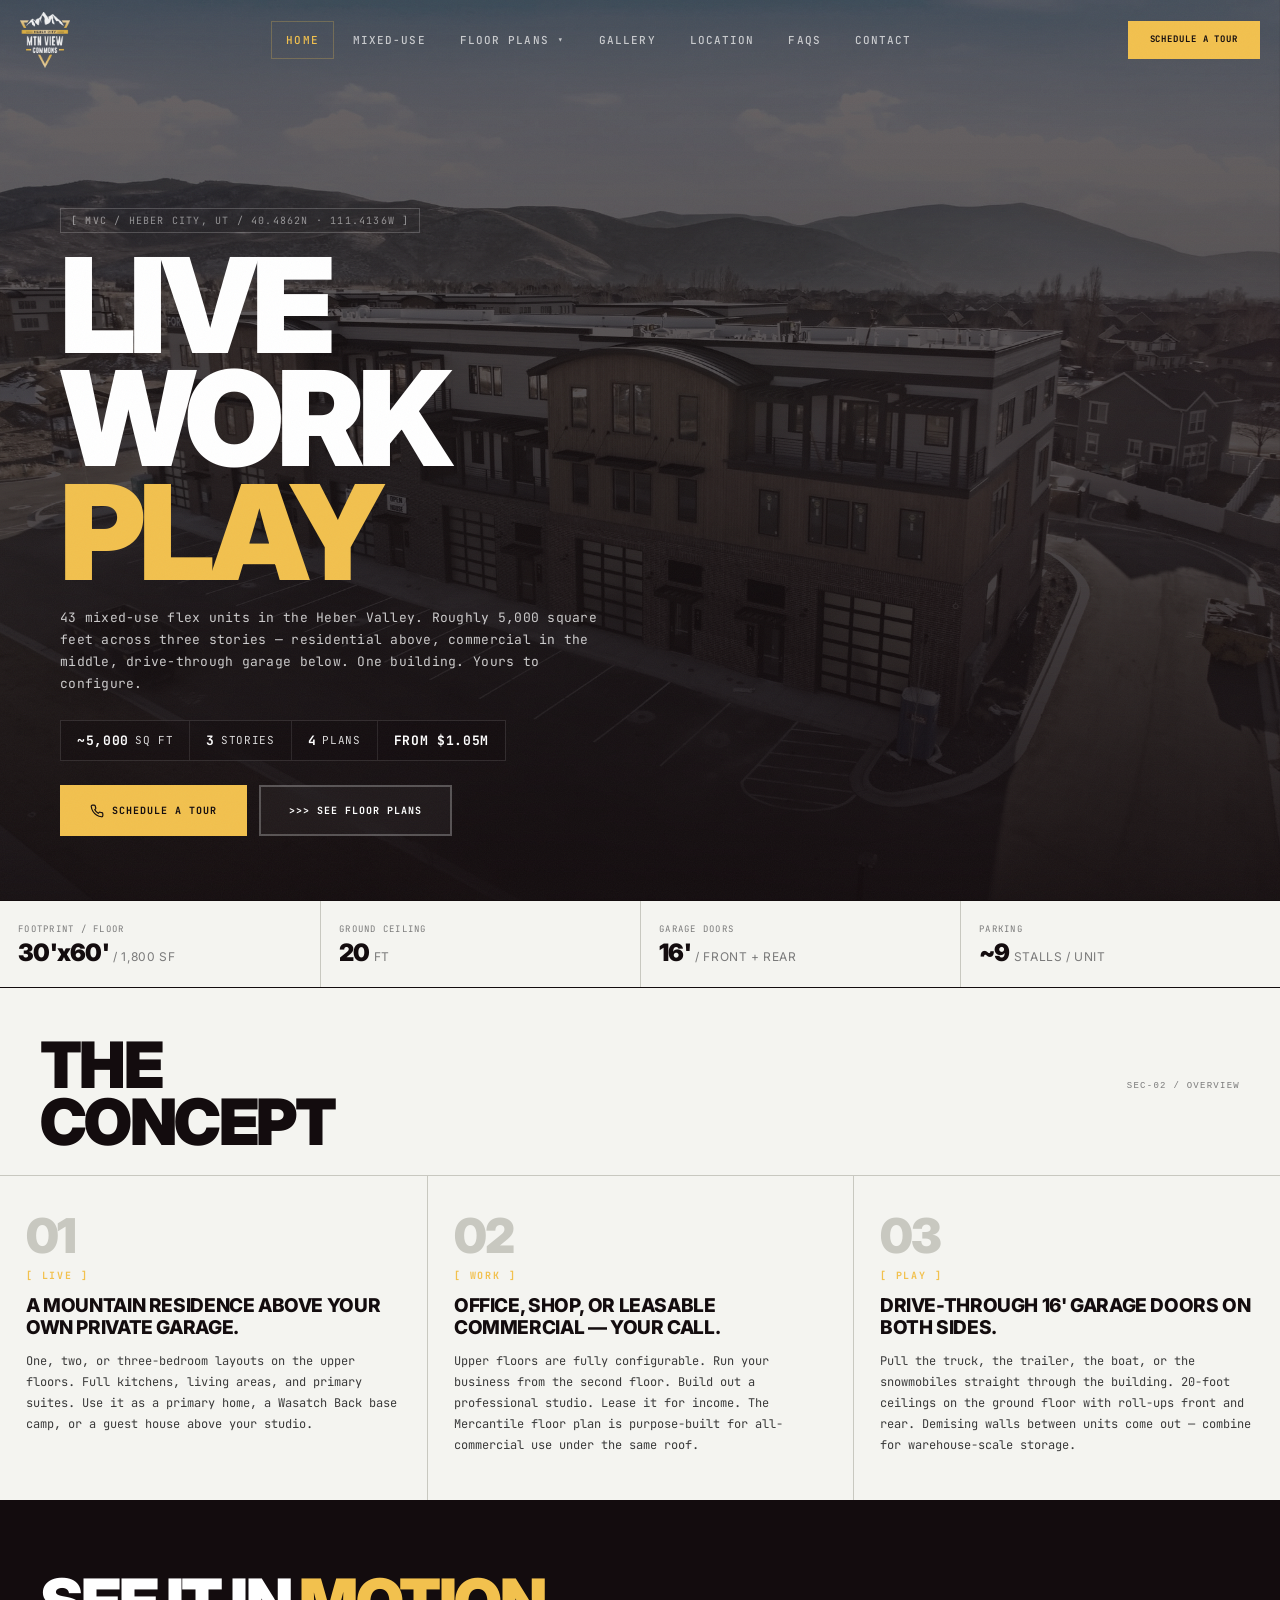
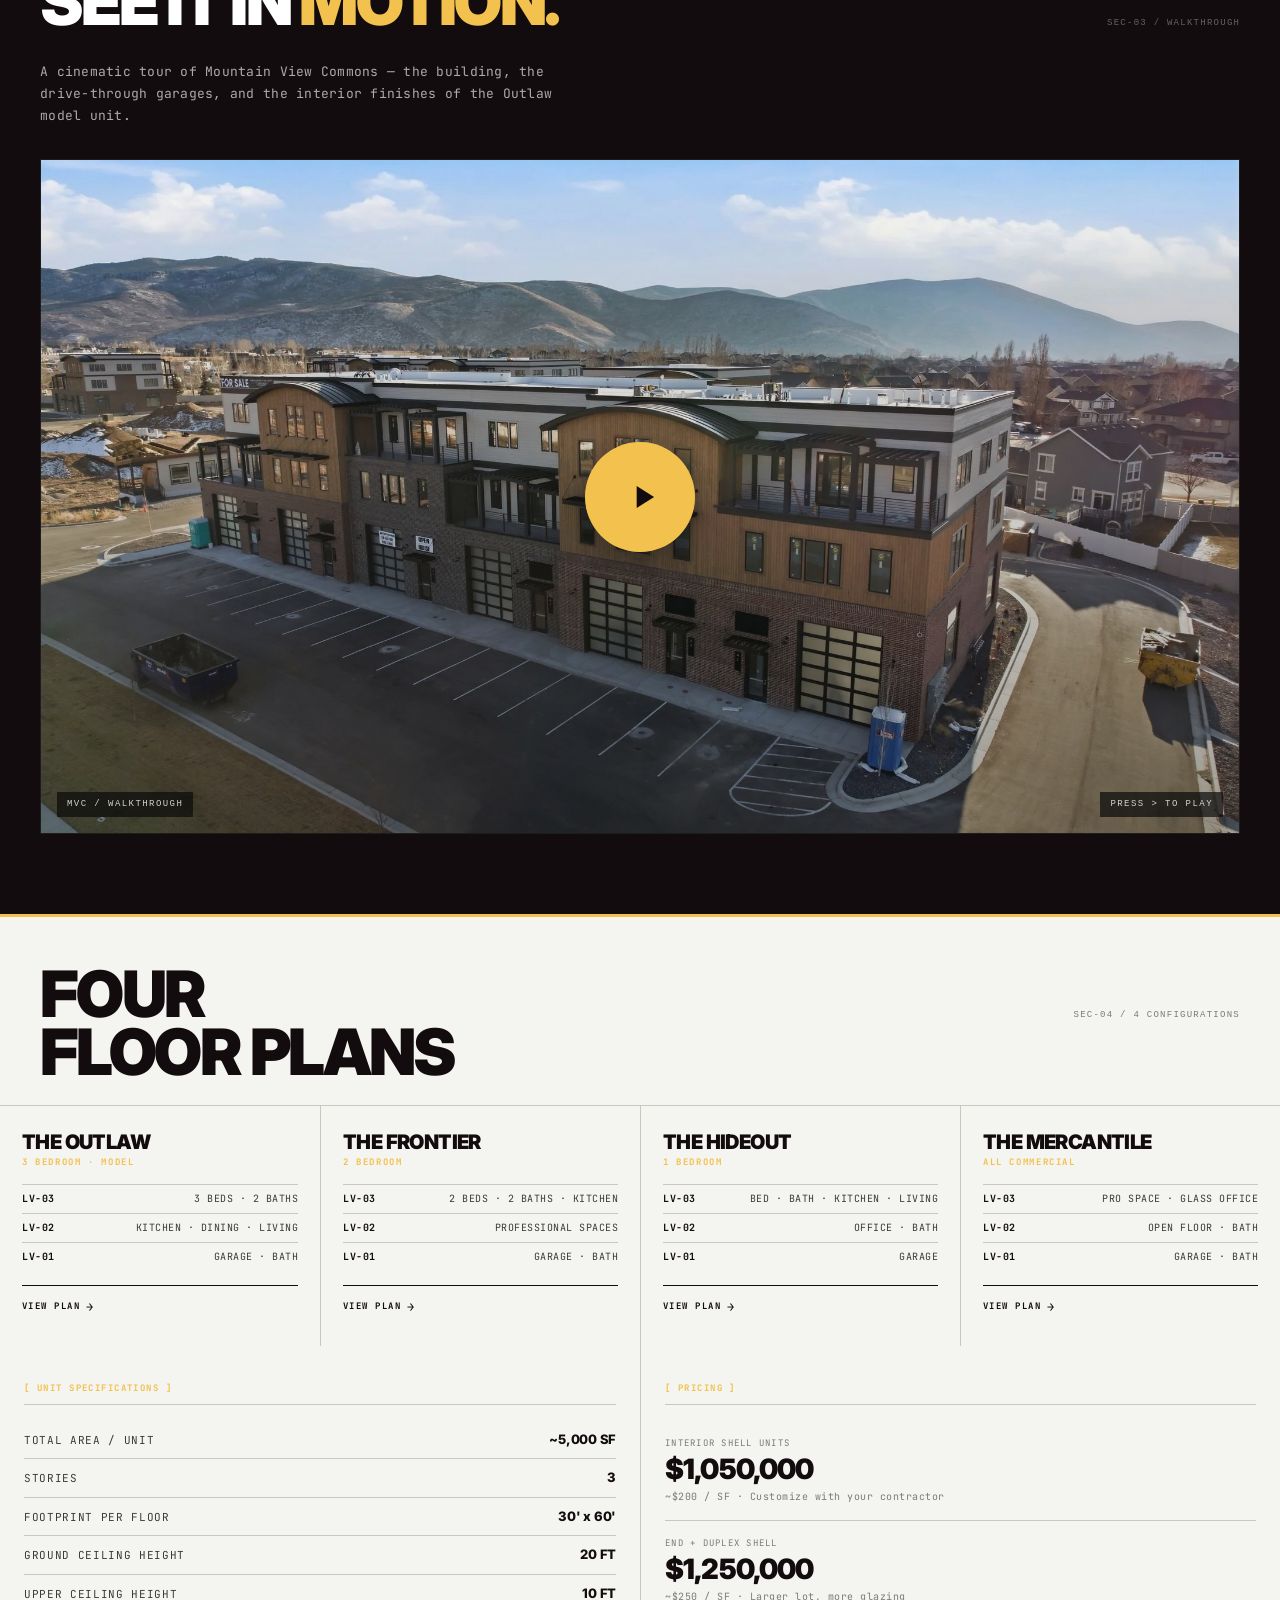
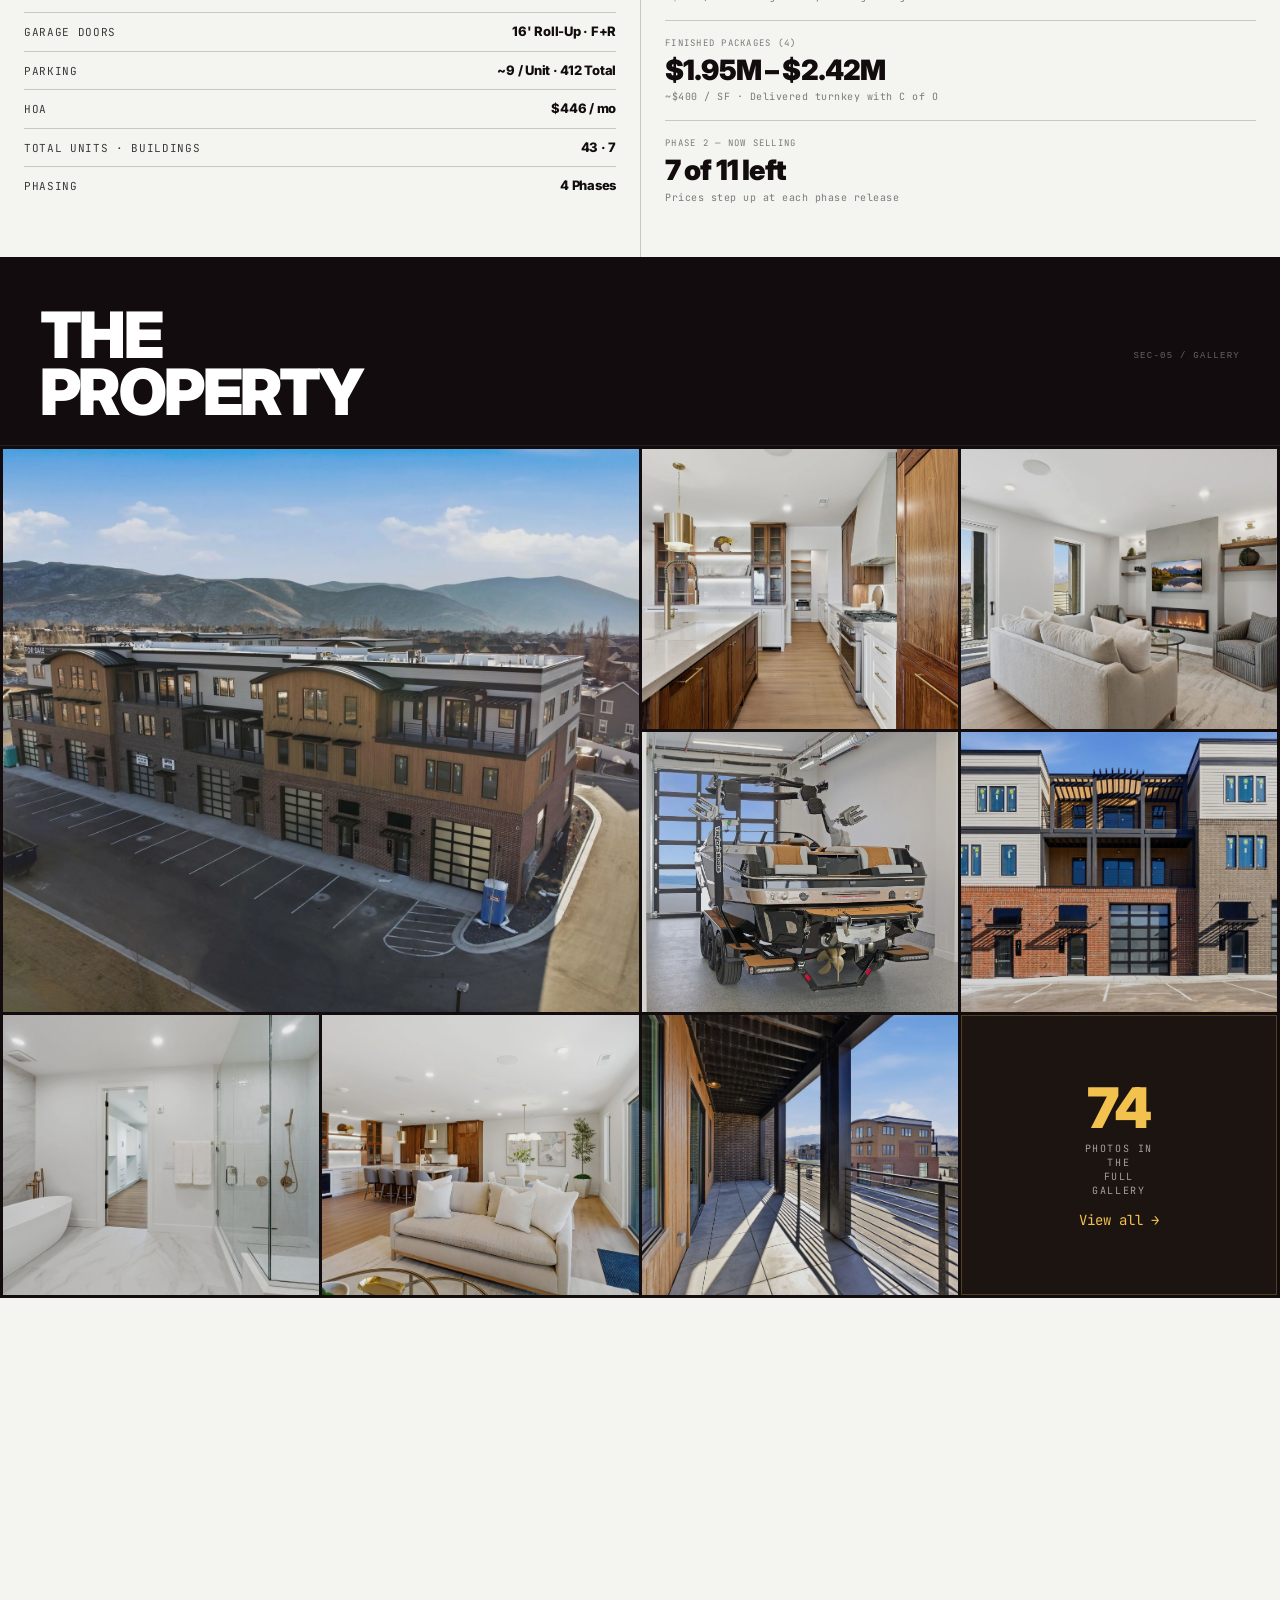
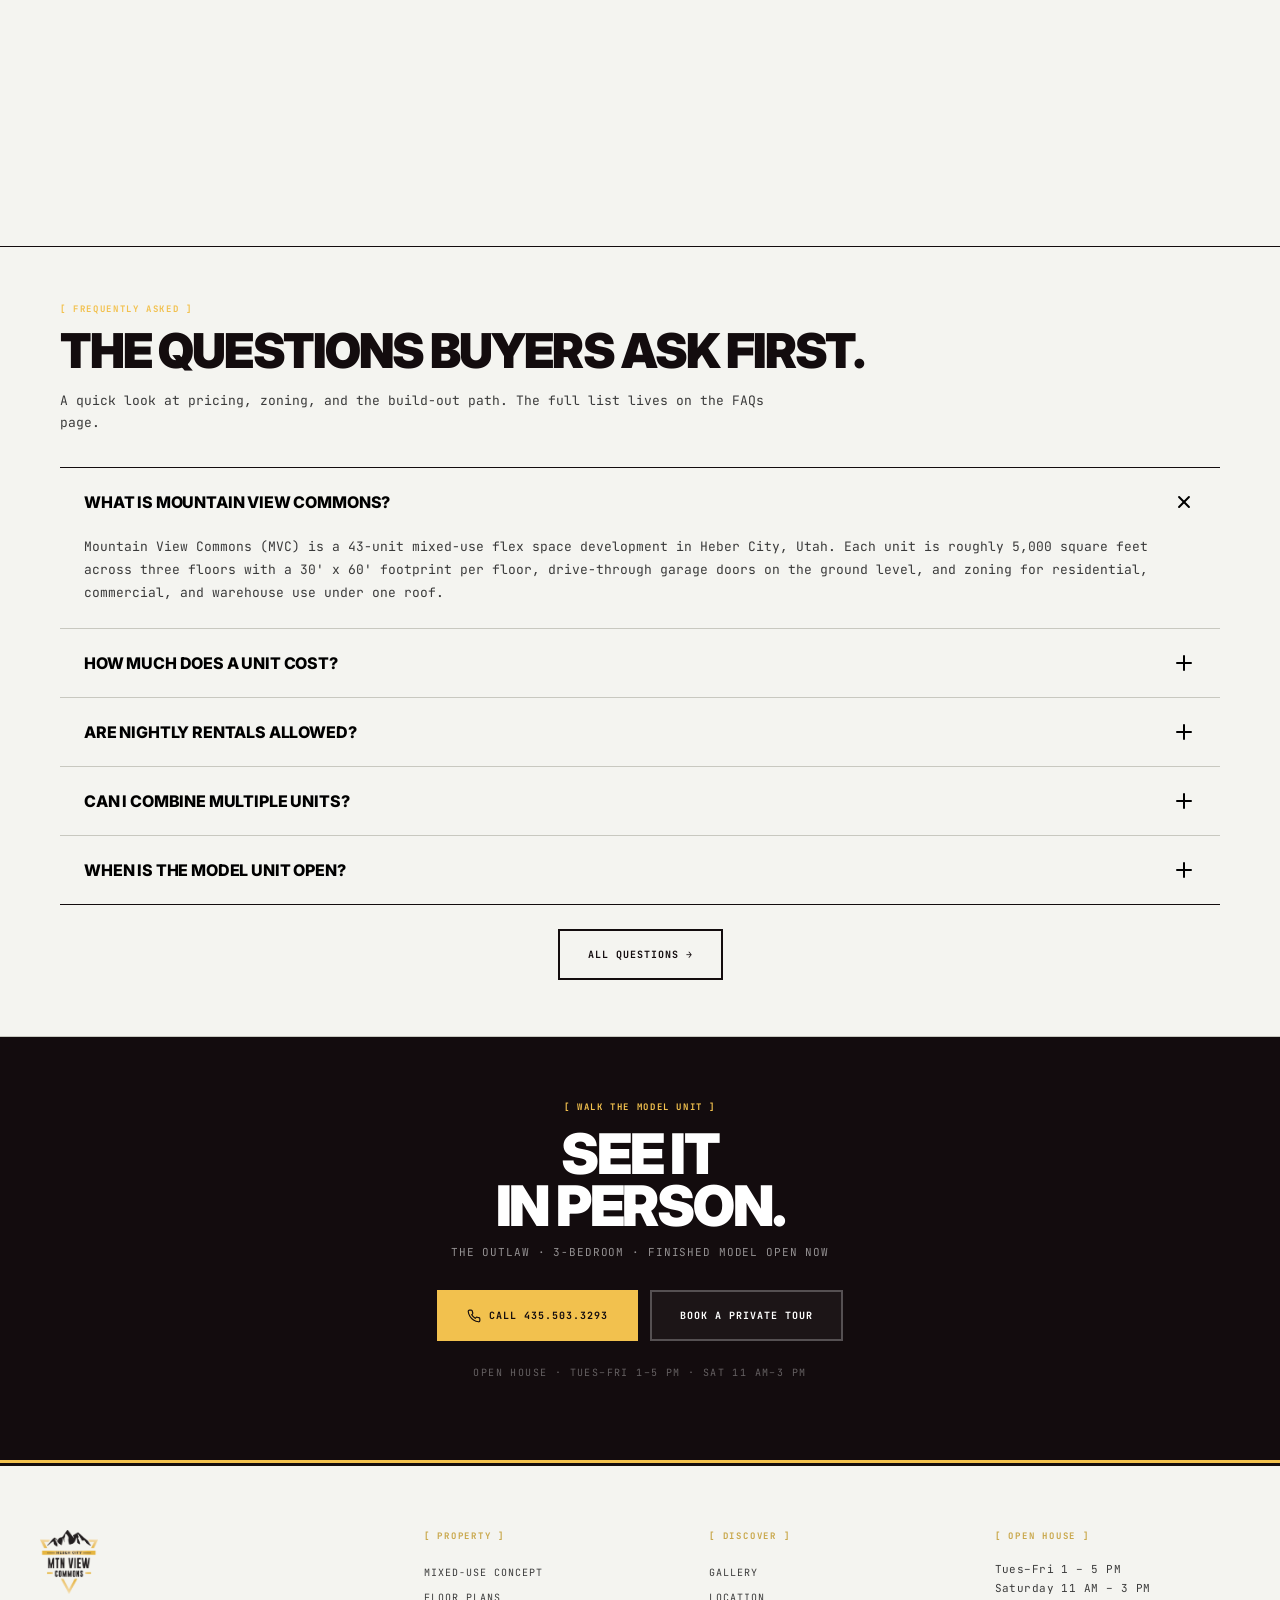
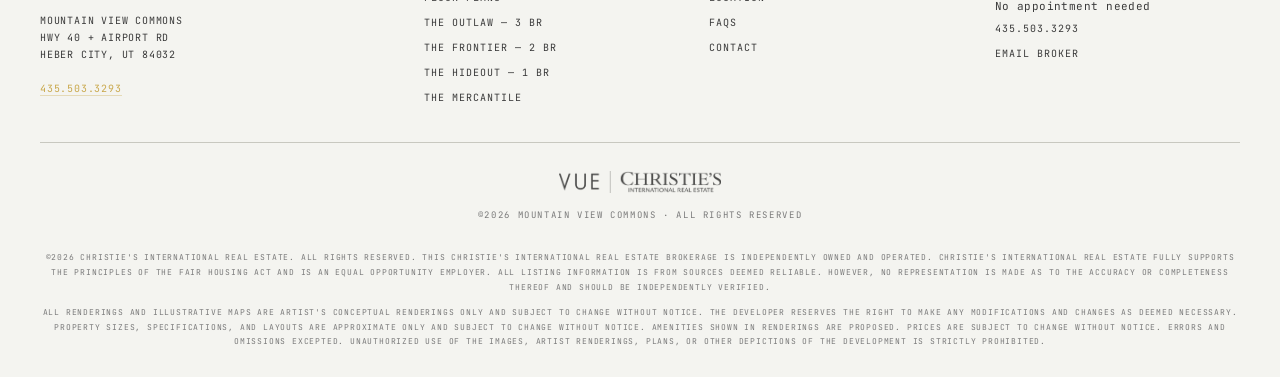
==== index.html @ 3036ed08 "Fix mobile Safari navbar behavior Stabilize the mobile nav scroll state by removing hidden fixed-lay" ====
<!DOCTYPE html>
<html lang="en">
<head>
    <meta charset="UTF-8">
    <meta name="viewport" content="width=device-width, initial-scale=1.0">
    <meta name="theme-color" content="#130C0E">
    <meta name="theme-color" content="#130C0E" media="(prefers-color-scheme: dark)">
    <meta name="theme-color" content="#130C0E" media="(prefers-color-scheme: light)">
    <meta name="apple-mobile-web-app-status-bar-style" content="black">
    <meta name="apple-mobile-web-app-capable" content="yes">

    <title>Mountain View Commons — Mixed-Use Flex Property in Heber City, Utah</title>
    <meta name="description" content="43 mixed-use flex units in Heber City, UT. ~5,000 sq ft across 3 floors with drive-through 16' garages. Residential, commercial, and warehouse zoning from $1.05M. 15 min to Deer Valley.">

    <link rel="canonical" href="https://www.mtnviewcommonsut.com/">

    <!-- Open Graph -->
    <meta property="og:type" content="website">
    <meta property="og:title" content="Mountain View Commons — Mixed-Use Flex Property in Heber City, Utah">
    <meta property="og:description" content="43 mixed-use flex units in Heber City, UT. ~5,000 sq ft across 3 floors with drive-through 16' garages. From $1.05M.">
    <meta property="og:url" content="https://www.mtnviewcommonsut.com/">
    <meta property="og:image" content="https://www.mtnviewcommonsut.com/assets/photos/DJI_0697.webp">
    <meta property="og:site_name" content="Mountain View Commons">

    <!-- Twitter -->
    <meta name="twitter:card" content="summary_large_image">
    <meta name="twitter:title" content="Mountain View Commons — Mixed-Use Flex Property in Heber City, Utah">
    <meta name="twitter:description" content="43 mixed-use flex units in Heber City, UT. Live, work, and store under one roof. Two miles from Heber Valley Airport.">
    <meta name="twitter:image" content="https://www.mtnviewcommonsut.com/assets/photos/DJI_0697.webp">

    <link rel="preconnect" href="https://fonts.googleapis.com">
    <link rel="preconnect" href="https://fonts.gstatic.com" crossorigin>
    <link href="https://fonts.googleapis.com/css2?family=Inter:wght@400;700;800;900&family=JetBrains+Mono:wght@400;500;700&display=swap" rel="stylesheet">

    <link rel="stylesheet" href="/assets/styles.css">

    <!-- Structured Data -->
    <script type="application/ld+json">
    {
      "@context": "https://schema.org",
      "@graph": [
        {
          "@type": "Organization",
          "@id": "https://www.mtnviewcommonsut.com/#org",
          "name": "Mountain View Commons",
          "alternateName": "MVC",
          "url": "https://www.mtnviewcommonsut.com/",
          "logo": "https://www.mtnviewcommonsut.com/assets/mvc-logo-white.png",
          "description": "Mixed-use flex space development in Heber City, Utah. 43 units across 7 buildings, zoned for residential, commercial, and warehouse use.",
          "telephone": "+1-435-503-3293",
          "email": "jonathan.crosswhite@vuere.com",
          "address": {
            "@type": "PostalAddress",
            "streetAddress": "Hwy 40 + Airport Rd",
            "addressLocality": "Heber City",
            "addressRegion": "UT",
            "postalCode": "84032",
            "addressCountry": "US"
          },
          "sameAs": []
        },
        {
          "@type": "RealEstateAgent",
          "@id": "https://www.mtnviewcommonsut.com/#agent",
          "name": "Christie's International Real Estate Park City",
          "url": "https://www.mtnviewcommonsut.com/contact/",
          "telephone": "+1-435-649-4757",
          "address": {
            "@type": "PostalAddress",
            "streetAddress": "1790 Bonanza Dr, Ste 201",
            "addressLocality": "Park City",
            "addressRegion": "UT",
            "postalCode": "84060",
            "addressCountry": "US"
          }
        },
        {
          "@type": "Place",
          "@id": "https://www.mtnviewcommonsut.com/#place",
          "name": "Mountain View Commons",
          "description": "43-unit mixed-use development on Hwy 40 in Heber City, Utah. Less than two miles from the Heber Valley Airport (HCR).",
          "geo": {
            "@type": "GeoCoordinates",
            "latitude": 40.4862,
            "longitude": -111.4136
          },
          "address": {
            "@type": "PostalAddress",
            "addressLocality": "Heber City",
            "addressRegion": "UT",
            "postalCode": "84032",
            "addressCountry": "US"
          }
        },
        {
          "@type": "WebSite",
          "url": "https://www.mtnviewcommonsut.com/",
          "name": "Mountain View Commons",
          "publisher": { "@id": "https://www.mtnviewcommonsut.com/#org" }
        },
        {
          "@type": "VideoObject",
          "name": "Mountain View Commons — Walkthrough",
          "description": "Cinematic walkthrough of Mountain View Commons in Heber City, Utah — the buildings, drive-through garages, and interior finishes of the Outlaw model unit.",
          "thumbnailUrl": "https://www.mtnviewcommonsut.com/assets/photos/DJI_0697.webp",
          "uploadDate": "2026-04-26",
          "contentUrl": "https://assets.cdn.filesafe.space/jmi9G6HcIXtki2Y1JVCz/media/69e1367f8696a78b8d68dff6.mov",
          "publisher": { "@id": "https://www.mtnviewcommonsut.com/#org" }
        }
      ]
    }
    </script>
</head>
<body>

<a class="skip-link" href="#main">Skip to content</a>

<!-- ================================================================
     NAVIGATION
     ================================================================ -->
<div class="navigation">
    <div class="nav-bar">
        <nav class="nav" aria-label="Primary">
            <a href="/" class="nav__logo" aria-label="Mountain View Commons — home">
                <img src="/assets/mvc-logo-white.png" alt="Mountain View Commons">
            </a>
            <ul class="nav__links">
                <li class="nav__item"><a class="nav__link" href="/" aria-current="page">Home</a></li>
                <li class="nav__item"><a class="nav__link" href="/mixed-use/">Mixed-Use</a></li>
                <li class="nav__item">
                    <a class="nav__link" href="/floor-plans/" aria-haspopup="true">Floor Plans ▾</a>
                    <ul class="nav__submenu" role="menu">
                        <li><a class="nav__sub-link" href="/floor-plans/the-outlaw/" role="menuitem"><strong>The Outlaw</strong>3 BR · Model unit open</a></li>
                        <li><a class="nav__sub-link" href="/floor-plans/the-frontier/" role="menuitem"><strong>The Frontier</strong>2 BR · Adventure / family</a></li>
                        <li><a class="nav__sub-link" href="/floor-plans/the-hideout/" role="menuitem"><strong>The Hideout</strong>1 BR · Crash pad / studio</a></li>
                        <li><a class="nav__sub-link" href="/floor-plans/the-mercantile/" role="menuitem"><strong>The Mercantile</strong>All commercial</a></li>
                    </ul>
                </li>
                <li class="nav__item"><a class="nav__link" href="/gallery/">Gallery</a></li>
                <li class="nav__item"><a class="nav__link" href="/location/">Location</a></li>
                <li class="nav__item"><a class="nav__link" href="/faqs/">FAQs</a></li>
                <li class="nav__item"><a class="nav__link" href="/contact/">Contact</a></li>
            </ul>
            <a href="tel:+14355033293" class="nav__cta btn btn--gold">Schedule a Tour</a>
            <button class="nav__toggle" type="button" aria-label="Open menu" aria-expanded="false" aria-controls="mobile-menu">
                <svg viewBox="0 0 24 24" fill="none" stroke="currentColor" stroke-width="2" stroke-linecap="round" stroke-linejoin="round" aria-hidden="true"><line x1="3" y1="6" x2="21" y2="6"/><line x1="3" y1="12" x2="21" y2="12"/><line x1="3" y1="18" x2="21" y2="18"/></svg>
            </button>
        </nav>
    </div>
</div>

<!-- Mobile menu -->
<aside class="mobile-menu" id="mobile-menu" aria-hidden="true">
    <div class="mobile-menu__head">
        <a href="/" class="nav__logo"><img src="/assets/mvc-logo-white.png" alt="Mountain View Commons" style="height:48px"></a>
        <button class="mobile-menu__close" type="button" aria-label="Close menu">
            <svg viewBox="0 0 24 24" fill="none" stroke="currentColor" stroke-width="2" stroke-linecap="round" stroke-linejoin="round" aria-hidden="true"><line x1="18" y1="6" x2="6" y2="18"/><line x1="6" y1="6" x2="18" y2="18"/></svg>
        </button>
    </div>
    <ul class="mobile-menu__list">
        <li><a class="mobile-menu__link" href="/" aria-current="page">Home <span class="mobile-menu__hint">01</span></a></li>
        <li><a class="mobile-menu__link" href="/mixed-use/">Mixed-Use <span class="mobile-menu__hint">02</span></a></li>
        <li>
            <a class="mobile-menu__link" href="/floor-plans/">Floor Plans <span class="mobile-menu__hint">03</span></a>
            <ul class="mobile-menu__sublist">
                <li><a class="mobile-menu__link" href="/floor-plans/the-outlaw/">The Outlaw — 3 BR</a></li>
                <li><a class="mobile-menu__link" href="/floor-plans/the-frontier/">The Frontier — 2 BR</a></li>
                <li><a class="mobile-menu__link" href="/floor-plans/the-hideout/">The Hideout — 1 BR</a></li>
                <li><a class="mobile-menu__link" href="/floor-plans/the-mercantile/">The Mercantile — Commercial</a></li>
            </ul>
        </li>
        <li><a class="mobile-menu__link" href="/gallery/">Gallery <span class="mobile-menu__hint">04</span></a></li>
        <li><a class="mobile-menu__link" href="/location/">Location <span class="mobile-menu__hint">05</span></a></li>
        <li><a class="mobile-menu__link" href="/faqs/">FAQs <span class="mobile-menu__hint">06</span></a></li>
        <li><a class="mobile-menu__link" href="/contact/">Contact <span class="mobile-menu__hint">07</span></a></li>
    </ul>
    <div class="mobile-menu__foot">
        <a href="tel:+14355033293" class="btn btn--gold">Call 435.503.3293</a>
        <a href="/contact/" class="btn btn--white">Schedule a Tour</a>
        <p class="mobile-menu__contact">Open House · Tues–Fri 1–5 PM · Sat 11 AM–3 PM</p>
    </div>
</aside>

<main id="main">

<!-- ================================================================
     HOME HERO
     ================================================================ -->
<section class="home-hero">
    <div class="home-hero__bg">
        <img src="/assets/photos/DJI_0697.webp" alt="Aerial view of Mountain View Commons mixed-use development in Heber City, Utah, with the Wasatch Range in the background" loading="eager" fetchpriority="high">
    </div>
    <div class="home-hero__content">
        <div class="home-hero__id">[ MVC / HEBER CITY, UT / 40.4862N · 111.4136W ]</div>
        <h1 class="home-hero__title">
            LIVE<br>
            WORK<br>
            <span class="gold-line">PLAY</span>
        </h1>
        <p class="home-hero__deck">
            43 mixed-use flex units in the Heber Valley. Roughly 5,000 square feet across three stories — residential above, commercial in the middle, drive-through garage below. One building. Yours to configure.
        </p>
        <div class="home-hero__meta">
            <span class="home-hero__meta-item"><strong>~5,000</strong> SQ FT</span>
            <span class="home-hero__meta-item"><strong>3</strong> STORIES</span>
            <span class="home-hero__meta-item"><strong>4</strong> PLANS</span>
            <span class="home-hero__meta-item"><strong>FROM&nbsp;$1.05M</strong></span>
        </div>
        <div class="btn-row">
            <a href="/contact/" class="btn btn--gold">
                <svg class="btn__icon" viewBox="0 0 24 24" fill="none" stroke="currentColor" stroke-width="2" stroke-linecap="round" stroke-linejoin="round"><path d="M22 16.92v3a2 2 0 0 1-2.18 2 19.79 19.79 0 0 1-8.63-3.07 19.5 19.5 0 0 1-6-6 19.79 19.79 0 0 1-3.07-8.67A2 2 0 0 1 4.11 2h3a2 2 0 0 1 2 1.72 12.84 12.84 0 0 0 .7 2.81 2 2 0 0 1-.45 2.11L8.09 9.91a16 16 0 0 0 6 6l1.27-1.27a2 2 0 0 1 2.11-.45 12.84 12.84 0 0 0 2.81.7A2 2 0 0 1 22 16.92z"/></svg>
                Schedule a Tour
            </a>
            <a href="/floor-plans/" class="btn btn--white">&gt;&gt;&gt; See Floor Plans</a>
        </div>
    </div>
</section>

<!-- ================================================================
     DATA STRIP
     ================================================================ -->
<div class="data-strip">
    <div class="data-strip__inner">
        <div class="data-strip__cell reveal">
            <p class="data-strip__label">Footprint / Floor</p>
            <p class="data-strip__value">30'x60' <span class="unit">/ 1,800 SF</span></p>
        </div>
        <div class="data-strip__cell reveal reveal-delay-1">
            <p class="data-strip__label">Ground Ceiling</p>
            <p class="data-strip__value">20 <span class="unit">FT</span></p>
        </div>
        <div class="data-strip__cell reveal reveal-delay-2">
            <p class="data-strip__label">Garage Doors</p>
            <p class="data-strip__value">16' <span class="unit">/ FRONT + REAR</span></p>
        </div>
        <div class="data-strip__cell reveal reveal-delay-3">
            <p class="data-strip__label">Parking</p>
            <p class="data-strip__value">~9 <span class="unit">STALLS / UNIT</span></p>
        </div>
    </div>
</div>

<!-- ================================================================
     CONCEPT — Live / Work / Play
     ================================================================ -->
<section class="trio" id="concept" aria-labelledby="concept-title">
    <div class="section-head">
        <div class="section-head__inner">
            <h2 class="section-head__title" id="concept-title">The<br>Concept</h2>
            <samp class="section-head__ref">SEC-02 / OVERVIEW</samp>
        </div>
    </div>
    <div class="trio__grid">
        <article class="trio__card reveal">
            <div class="trio__idx">01</div>
            <p class="trio__key">[ LIVE ]</p>
            <h3 class="trio__title">A mountain residence above your own private garage.</h3>
            <p class="trio__body">
                One, two, or three-bedroom layouts on the upper floors. Full kitchens, living areas, and primary suites. Use it as a primary home, a Wasatch Back base camp, or a guest house above your studio.
            </p>
        </article>
        <article class="trio__card reveal reveal-delay-1">
            <div class="trio__idx">02</div>
            <p class="trio__key">[ WORK ]</p>
            <h3 class="trio__title">Office, shop, or leasable commercial — your call.</h3>
            <p class="trio__body">
                Upper floors are fully configurable. Run your business from the second floor. Build out a professional studio. Lease it for income. The Mercantile floor plan is purpose-built for all-commercial use under the same roof.
            </p>
        </article>
        <article class="trio__card reveal reveal-delay-2">
            <div class="trio__idx">03</div>
            <p class="trio__key">[ PLAY ]</p>
            <h3 class="trio__title">Drive-through 16' garage doors on both sides.</h3>
            <p class="trio__body">
                Pull the truck, the trailer, the boat, or the snowmobiles straight through the building. 20-foot ceilings on the ground floor with roll-ups front and rear. Demising walls between units come out — combine for warehouse-scale storage.
            </p>
        </article>
    </div>
</section>

<!-- ================================================================
     FILM / WALKTHROUGH
     ================================================================ -->
<section class="film" id="film" aria-labelledby="film-title">
    <div class="film__inner">
        <div class="film__header">
            <h2 class="film__title reveal" id="film-title">See it in <span class="gold">motion.</span></h2>
            <samp class="film__ref reveal">SEC-03 / WALKTHROUGH</samp>
        </div>
        <p class="film__sub reveal">
            A cinematic tour of Mountain View Commons — the building, the drive-through garages, and the interior finishes of the Outlaw model unit.
        </p>
        <div class="film__stage reveal" id="filmStage" role="button" tabindex="0" aria-label="Play walkthrough video">
            <img class="film__poster" src="/assets/photos/DJI_0697.webp" alt="Mountain View Commons aerial view — walkthrough video poster">
            <video class="film__video"
                   id="filmVideo"
                   preload="none"
                   playsinline
                   controls
                   poster="/assets/photos/DJI_0697.webp"
                   src="https://assets.cdn.filesafe.space/jmi9G6HcIXtki2Y1JVCz/media/69e1367f8696a78b8d68dff6.mov"></video>
            <div class="film__overlay">
                <button class="film__play" type="button" aria-label="Play video">
                    <svg viewBox="0 0 24 24" fill="currentColor" aria-hidden="true"><path d="M8 5v14l11-7z"/></svg>
                </button>
            </div>
            <div class="film__caption">
                <samp>MVC / WALKTHROUGH</samp>
                <samp>PRESS &gt; TO PLAY</samp>
            </div>
        </div>
    </div>
</section>

<!-- ================================================================
     FLOOR PLANS
     ================================================================ -->
<section class="plans" id="floor-plans" aria-labelledby="plans-title">
    <div class="section-head">
        <div class="section-head__inner">
            <h2 class="section-head__title" id="plans-title">Four<br>Floor Plans</h2>
            <samp class="section-head__ref">SEC-04 / 4 CONFIGURATIONS</samp>
        </div>
    </div>
    <div class="plans__grid">
        <article class="plan reveal">
            <h3 class="plan__name">The Outlaw</h3>
            <p class="plan__type">3 Bedroom · Model</p>
            <ul class="plan__levels">
                <li><span class="plan__lv">LV-03</span><span class="plan__desc">3 Beds · 2 Baths</span></li>
                <li><span class="plan__lv">LV-02</span><span class="plan__desc">Kitchen · Dining · Living</span></li>
                <li><span class="plan__lv">LV-01</span><span class="plan__desc">Garage · Bath</span></li>
            </ul>
            <a class="plan__cta" href="/floor-plans/the-outlaw/">View Plan</a>
        </article>
        <article class="plan reveal reveal-delay-1">
            <h3 class="plan__name">The Frontier</h3>
            <p class="plan__type">2 Bedroom</p>
            <ul class="plan__levels">
                <li><span class="plan__lv">LV-03</span><span class="plan__desc">2 Beds · 2 Baths · Kitchen</span></li>
                <li><span class="plan__lv">LV-02</span><span class="plan__desc">Professional Spaces</span></li>
                <li><span class="plan__lv">LV-01</span><span class="plan__desc">Garage · Bath</span></li>
            </ul>
            <a class="plan__cta" href="/floor-plans/the-frontier/">View Plan</a>
        </article>
        <article class="plan reveal reveal-delay-2">
            <h3 class="plan__name">The Hideout</h3>
            <p class="plan__type">1 Bedroom</p>
            <ul class="plan__levels">
                <li><span class="plan__lv">LV-03</span><span class="plan__desc">Bed · Bath · Kitchen · Living</span></li>
                <li><span class="plan__lv">LV-02</span><span class="plan__desc">Office · Bath</span></li>
                <li><span class="plan__lv">LV-01</span><span class="plan__desc">Garage</span></li>
            </ul>
            <a class="plan__cta" href="/floor-plans/the-hideout/">View Plan</a>
        </article>
        <article class="plan reveal reveal-delay-3">
            <h3 class="plan__name">The Mercantile</h3>
            <p class="plan__type">All Commercial</p>
            <ul class="plan__levels">
                <li><span class="plan__lv">LV-03</span><span class="plan__desc">Pro Space · Glass Office</span></li>
                <li><span class="plan__lv">LV-02</span><span class="plan__desc">Open Floor · Bath</span></li>
                <li><span class="plan__lv">LV-01</span><span class="plan__desc">Garage · Bath</span></li>
            </ul>
            <a class="plan__cta" href="/floor-plans/the-mercantile/">View Plan</a>
        </article>
    </div>
</section>

<!-- ================================================================
     SPECS + PRICING
     ================================================================ -->
<section class="two-col" id="pricing" aria-labelledby="specs-title">
    <h2 id="specs-title" class="visually-hidden" style="position:absolute;left:-9999px;">Unit Specifications and Pricing</h2>
    <div class="two-col__grid">
        <div class="two-col__col reveal">
            <p class="two-col__label">[ Unit Specifications ]</p>
            <div class="spec-row"><span class="spec-row__k">Total Area / Unit</span><span class="spec-row__v">~5,000 SF</span></div>
            <div class="spec-row"><span class="spec-row__k">Stories</span><span class="spec-row__v">3</span></div>
            <div class="spec-row"><span class="spec-row__k">Footprint per Floor</span><span class="spec-row__v">30' x 60'</span></div>
            <div class="spec-row"><span class="spec-row__k">Ground Ceiling Height</span><span class="spec-row__v">20 FT</span></div>
            <div class="spec-row"><span class="spec-row__k">Upper Ceiling Height</span><span class="spec-row__v">10 FT</span></div>
            <div class="spec-row"><span class="spec-row__k">Garage Doors</span><span class="spec-row__v">16' Roll-Up · F+R</span></div>
            <div class="spec-row"><span class="spec-row__k">Parking</span><span class="spec-row__v">~9 / Unit · 412 Total</span></div>
            <div class="spec-row"><span class="spec-row__k">HOA</span><span class="spec-row__v">$446 / mo</span></div>
            <div class="spec-row"><span class="spec-row__k">Total Units · Buildings</span><span class="spec-row__v">43 · 7</span></div>
            <div class="spec-row"><span class="spec-row__k">Phasing</span><span class="spec-row__v">4 Phases</span></div>
        </div>
        <div class="two-col__col reveal reveal-delay-1">
            <p class="two-col__label">[ Pricing ]</p>
            <div class="pricing-row">
                <p class="pricing-row__type">Interior Shell Units</p>
                <p class="pricing-row__price">$1,050,000</p>
                <p class="pricing-row__note">~$200 / SF · Customize with your contractor</p>
            </div>
            <div class="pricing-row">
                <p class="pricing-row__type">End + Duplex Shell</p>
                <p class="pricing-row__price">$1,250,000</p>
                <p class="pricing-row__note">~$250 / SF · Larger lot, more glazing</p>
            </div>
            <div class="pricing-row">
                <p class="pricing-row__type">Finished Packages (4)</p>
                <p class="pricing-row__price">$1.95M – $2.42M</p>
                <p class="pricing-row__note">~$400 / SF · Delivered turnkey with C of O</p>
            </div>
            <div class="pricing-row">
                <p class="pricing-row__type">Phase 2 — Now Selling</p>
                <p class="pricing-row__price">7 of 11 left</p>
                <p class="pricing-row__note">Prices step up at each phase release</p>
            </div>
        </div>
    </div>
</section>

<!-- ================================================================
     GALLERY PREVIEW
     ================================================================ -->
<section class="bg-ink" aria-labelledby="gallery-title">
    <div class="section-head section-head--dark">
        <div class="section-head__inner">
            <h2 class="section-head__title" id="gallery-title">The<br>Property</h2>
            <samp class="section-head__ref">SEC-05 / GALLERY</samp>
        </div>
    </div>
    <div class="home-gallery">
        <button class="gallery-tile is-hero" data-cap="Aerial view of the development at golden hour" data-full="/assets/photos/DJI_0697.webp" type="button">
            <img src="/assets/photos/DJI_0697.webp" alt="Mountain View Commons aerial view at sunset over the Heber Valley" loading="lazy">
            <span class="gallery-tile__cap">Aerial · Site</span>
        </button>
        <button class="gallery-tile" data-cap="The Outlaw model — chef kitchen with walnut cabinetry" data-full="/assets/photos/DSC03782-SharpenAI-Motion.webp" type="button">
            <img src="/assets/photos/DSC03782-SharpenAI-Motion.webp" alt="Model unit kitchen with walnut cabinetry, brass hardware, and waterfall island" loading="lazy">
            <span class="gallery-tile__cap">Interior · Kitchen</span>
        </button>
        <button class="gallery-tile" data-cap="Living room with fireplace and mountain views" data-full="/assets/photos/DSC03807_with_fire.webp" type="button">
            <img src="/assets/photos/DSC03807_with_fire.webp" alt="Living room with stone fireplace, mounted television, and Wasatch Range views" loading="lazy">
            <span class="gallery-tile__cap">Interior · Living</span>
        </button>
        <button class="gallery-tile" data-cap="Drive-through garage with toy storage" data-full="/assets/photos/DSC04011.webp" type="button">
            <img src="/assets/photos/DSC04011.webp" alt="Drive-through garage with 20-foot ceilings storing a boat on a trailer" loading="lazy">
            <span class="gallery-tile__cap">Garage</span>
        </button>
        <button class="gallery-tile" data-cap="Exterior — three units fronting the lot" data-full="/assets/photos/DSC04001.webp" type="button">
            <img src="/assets/photos/DSC04001.webp" alt="Mountain View Commons exterior, three mixed-use units fronting the parking lot" loading="lazy">
            <span class="gallery-tile__cap">Exterior</span>
        </button>
        <button class="gallery-tile" data-cap="Primary bath with soaking tub" data-full="/assets/photos/DSC03931.webp" type="button">
            <img src="/assets/photos/DSC03931.webp" alt="Primary bathroom with marble shower and freestanding soaking tub" loading="lazy">
            <span class="gallery-tile__cap">Interior · Primary Bath</span>
        </button>
        <button class="gallery-tile" data-cap="Open great room and dining" data-full="/assets/photos/DSC03822-SharpenAI-Motion.webp" type="button">
            <img src="/assets/photos/DSC03822-SharpenAI-Motion.webp" alt="Great room with open dining area and floor-to-ceiling windows" loading="lazy">
            <span class="gallery-tile__cap">Interior · Great Room</span>
        </button>
        <button class="gallery-tile" data-cap="Balcony with valley view" data-full="/assets/photos/DSC03847.webp" type="button">
            <img src="/assets/photos/DSC03847.webp" alt="Private balcony at Mountain View Commons overlooking the Heber Valley" loading="lazy">
            <span class="gallery-tile__cap">Exterior · Balcony</span>
        </button>
        <a href="/gallery/" class="home-gallery__more" aria-label="View all 74 photos in the full gallery">
            <span class="home-gallery__more-num">74</span>
            <span class="home-gallery__more-label">Photos in the<br>full gallery</span>
            <span class="home-gallery__more-arrow">View all →</span>
        </a>
    </div>
</section>

<!-- Lightbox (shared) -->
<div class="lightbox" role="dialog" aria-modal="true" aria-label="Image gallery">
    <button class="lightbox__close" type="button" aria-label="Close">
        <svg viewBox="0 0 24 24" fill="none" stroke="currentColor" stroke-width="2" stroke-linecap="round" stroke-linejoin="round"><line x1="18" y1="6" x2="6" y2="18"/><line x1="6" y1="6" x2="18" y2="18"/></svg>
    </button>
    <button class="lightbox__nav lightbox__nav--prev" type="button" aria-label="Previous image">
        <svg viewBox="0 0 24 24" fill="none" stroke="currentColor" stroke-width="2" stroke-linecap="round" stroke-linejoin="round"><polyline points="15 18 9 12 15 6"/></svg>
    </button>
    <img class="lightbox__img" src="" alt="">
    <button class="lightbox__nav lightbox__nav--next" type="button" aria-label="Next image">
        <svg viewBox="0 0 24 24" fill="none" stroke="currentColor" stroke-width="2" stroke-linecap="round" stroke-linejoin="round"><polyline points="9 18 15 12 9 6"/></svg>
    </button>
    <div class="lightbox__cap"></div>
</div>

<!-- ================================================================
     LOCATION PREVIEW
     ================================================================ -->
<section class="two-col" id="location" aria-labelledby="location-title">
    <h2 id="location-title" style="position:absolute;left:-9999px;">Location and Heber Valley Market</h2>
    <div class="two-col__grid">
        <div class="two-col__col reveal">
            <p class="two-col__label">[ Location ]</p>
            <h3 class="two-col__title">Hwy 40 + Airport Rd, Heber City</h3>
            <p class="two-col__body">
                On U.S. Highway 40, half a mile east of Hwy 189, less than two miles from the Heber Valley Airport. Direct corridor access to Deer Valley, Park City, Sundance, and the Salt Lake International Airport.
            </p>
            <div class="dist-row"><span class="dist-row__place">Heber Valley Airport (HCR)</span><span class="dist-row__time">&lt;2 MI</span></div>
            <div class="dist-row"><span class="dist-row__place">Downtown Heber City</span><span class="dist-row__time">5 MIN</span></div>
            <div class="dist-row"><span class="dist-row__place">Deer Valley East Village</span><span class="dist-row__time">15 MIN</span></div>
            <div class="dist-row"><span class="dist-row__place">Park City Mountain Resort</span><span class="dist-row__time">25 MIN</span></div>
            <div class="dist-row"><span class="dist-row__place">Sundance Resort</span><span class="dist-row__time">20 MIN</span></div>
            <div class="dist-row"><span class="dist-row__place">Salt Lake International Airport</span><span class="dist-row__time">&lt;1 HR</span></div>
            <div style="margin-top:24px"><a class="btn btn--ghost" href="/location/">Full Location Page →</a></div>
        </div>
        <div class="two-col__col reveal reveal-delay-1">
            <p class="two-col__label">[ Why Heber, Why Now ]</p>
            <h3 class="two-col__title">A market in motion.</h3>
            <div class="market-item">Deer Valley's $1B East Village expansion is 15 minutes away — driving demand across the Wasatch Back.</div>
            <div class="market-item">Wasatch County is a host market for the 2034 Winter Olympics.</div>
            <div class="market-item">Heber Valley runs roughly half the price-per-square-foot of Park City — with the same access.</div>
            <div class="market-item">County population up 12.19% since 2020. Median household income $98,934.</div>
            <div class="market-item">Four-phase release. Each phase prices independently — earlier phases lock the lowest basis.</div>
            <div class="market-item">No direct competitor product in the Heber/Park City corridor for this combination of price, footprint, and zoning.</div>
        </div>
    </div>
</section>

<!-- ================================================================
     FAQ TEASER
     ================================================================ -->
<section class="bg-paper section-block" aria-labelledby="faq-title">
    <div class="section-block__inner">
        <div class="section-block__head">
            <p class="section-block__eyebrow">[ Frequently Asked ]</p>
            <h2 class="section-block__title" id="faq-title">The questions buyers ask first.</h2>
            <p class="section-block__deck">A quick look at pricing, zoning, and the build-out path. The full list lives on the FAQs page.</p>
        </div>
        <div class="faq-list" style="border-top:1px solid var(--ink);">
            <div class="faq-item">
                <button class="faq-q" aria-expanded="true" aria-controls="faq-1" type="button">
                    <span class="faq-q__text">What is Mountain View Commons?</span>
                    <svg class="faq-q__icon" viewBox="0 0 24 24" fill="none" stroke="currentColor" stroke-width="2" stroke-linecap="round" stroke-linejoin="round"><line x1="12" y1="5" x2="12" y2="19"/><line x1="5" y1="12" x2="19" y2="12"/></svg>
                </button>
                <div class="faq-a" id="faq-1" style="max-height:600px">
                    <div class="faq-a__inner">
                        <p>Mountain View Commons (MVC) is a 43-unit mixed-use flex space development in Heber City, Utah. Each unit is roughly 5,000 square feet across three floors with a 30' x 60' footprint per floor, drive-through garage doors on the ground level, and zoning for residential, commercial, and warehouse use under one roof.</p>
                    </div>
                </div>
            </div>
            <div class="faq-item">
                <button class="faq-q" aria-expanded="false" aria-controls="faq-2" type="button">
                    <span class="faq-q__text">How much does a unit cost?</span>
                    <svg class="faq-q__icon" viewBox="0 0 24 24" fill="none" stroke="currentColor" stroke-width="2" stroke-linecap="round" stroke-linejoin="round"><line x1="12" y1="5" x2="12" y2="19"/><line x1="5" y1="12" x2="19" y2="12"/></svg>
                </button>
                <div class="faq-a" id="faq-2">
                    <div class="faq-a__inner">
                        <p>Interior gray-shell units start at $1,050,000 (~$200/SF). End and duplex shells are $1,250,000 (~$250/SF). Finished, turnkey packages with a certificate of occupancy run $1,950,000 to $2,420,000 (~$400/SF) depending on the floor plan. Each phase releases at a higher price than the previous one.</p>
                    </div>
                </div>
            </div>
            <div class="faq-item">
                <button class="faq-q" aria-expanded="false" aria-controls="faq-3" type="button">
                    <span class="faq-q__text">Are nightly rentals allowed?</span>
                    <svg class="faq-q__icon" viewBox="0 0 24 24" fill="none" stroke="currentColor" stroke-width="2" stroke-linecap="round" stroke-linejoin="round"><line x1="12" y1="5" x2="12" y2="19"/><line x1="5" y1="12" x2="19" y2="12"/></svg>
                </button>
                <div class="faq-a" id="faq-3">
                    <div class="faq-a__inner">
                        <p>Yes. Mountain View Commons permits nightly rentals — useful for owners who want to lease the residential floors when not in use, or run a short-term rental as part of an investment strategy.</p>
                    </div>
                </div>
            </div>
            <div class="faq-item">
                <button class="faq-q" aria-expanded="false" aria-controls="faq-4" type="button">
                    <span class="faq-q__text">Can I combine multiple units?</span>
                    <svg class="faq-q__icon" viewBox="0 0 24 24" fill="none" stroke="currentColor" stroke-width="2" stroke-linecap="round" stroke-linejoin="round"><line x1="12" y1="5" x2="12" y2="19"/><line x1="5" y1="12" x2="19" y2="12"/></svg>
                </button>
                <div class="faq-a" id="faq-4">
                    <div class="faq-a__inner">
                        <p>Yes. Demising walls between adjacent units can be removed to combine two, three, or more units horizontally. One owner has already combined multiple units into a single building — ground floor warehouse, second floor showroom, third floor studio space.</p>
                    </div>
                </div>
            </div>
            <div class="faq-item">
                <button class="faq-q" aria-expanded="false" aria-controls="faq-5" type="button">
                    <span class="faq-q__text">When is the model unit open?</span>
                    <svg class="faq-q__icon" viewBox="0 0 24 24" fill="none" stroke="currentColor" stroke-width="2" stroke-linecap="round" stroke-linejoin="round"><line x1="12" y1="5" x2="12" y2="19"/><line x1="5" y1="12" x2="19" y2="12"/></svg>
                </button>
                <div class="faq-a" id="faq-5">
                    <div class="faq-a__inner">
                        <p>The Outlaw model is open Tuesday through Friday 1–5 PM and Saturday 11 AM–3 PM. No appointment is required during open hours. Private tours are available by calling <a href="tel:+14355033293" style="color:var(--gold-deep);border-bottom:1px solid var(--gold-deep)">435.503.3293</a>.</p>
                    </div>
                </div>
            </div>
        </div>
        <div style="margin-top:24px;text-align:center;">
            <a class="btn btn--ghost" href="/faqs/">All Questions →</a>
        </div>
    </div>
</section>

<!-- ================================================================
     CTA BANNER
     ================================================================ -->
<section class="cta-banner" id="contact-cta">
    <p class="cta-banner__label reveal">[ Walk the Model Unit ]</p>
    <h2 class="cta-banner__title reveal">See It<br>In Person.</h2>
    <p class="cta-banner__sub reveal">The Outlaw · 3-bedroom · finished model open now</p>
    <div class="btn-row reveal" style="justify-content:center">
        <a href="tel:+14355033293" class="btn btn--gold">
            <svg class="btn__icon" viewBox="0 0 24 24" fill="none" stroke="currentColor" stroke-width="2" stroke-linecap="round" stroke-linejoin="round"><path d="M22 16.92v3a2 2 0 0 1-2.18 2 19.79 19.79 0 0 1-8.63-3.07 19.5 19.5 0 0 1-6-6 19.79 19.79 0 0 1-3.07-8.67A2 2 0 0 1 4.11 2h3a2 2 0 0 1 2 1.72 12.84 12.84 0 0 0 .7 2.81 2 2 0 0 1-.45 2.11L8.09 9.91a16 16 0 0 0 6 6l1.27-1.27a2 2 0 0 1 2.11-.45 12.84 12.84 0 0 0 2.81.7A2 2 0 0 1 22 16.92z"/></svg>
            Call 435.503.3293
        </a>
        <a href="/contact/" class="btn btn--white">Book a Private Tour</a>
    </div>
    <p class="cta-banner__hours reveal">Open House · Tues–Fri 1–5 PM · Sat 11 AM–3 PM</p>
</section>

</main>

<!-- ================================================================
     FOOTER
     ================================================================ -->
<footer class="footer">
    <div class="footer__grid">
        <div class="footer__brand">
            <img src="/assets/mvc-logo-dark.png" alt="Mountain View Commons">
            <p class="footer__addr">
                Mountain View Commons<br>
                Hwy 40 + Airport Rd<br>
                Heber City, UT 84032<br><br>
                <a href="tel:+14355033293" style="color:var(--gold)">435.503.3293</a>
            </p>
        </div>
        <div>
            <p class="footer__col-title">[ Property ]</p>
            <ul class="footer__list">
                <li><a href="/mixed-use/">Mixed-Use Concept</a></li>
                <li><a href="/floor-plans/">Floor Plans</a></li>
                <li><a href="/floor-plans/the-outlaw/">The Outlaw — 3 BR</a></li>
                <li><a href="/floor-plans/the-frontier/">The Frontier — 2 BR</a></li>
                <li><a href="/floor-plans/the-hideout/">The Hideout — 1 BR</a></li>
                <li><a href="/floor-plans/the-mercantile/">The Mercantile</a></li>
            </ul>
        </div>
        <div>
            <p class="footer__col-title">[ Discover ]</p>
            <ul class="footer__list">
                <li><a href="/gallery/">Gallery</a></li>
                <li><a href="/location/">Location</a></li>
                <li><a href="/faqs/">FAQs</a></li>
                <li><a href="/contact/">Contact</a></li>
            </ul>
        </div>
        <div>
            <p class="footer__col-title">[ Open House ]</p>
            <ul class="footer__list">
                <li>Tues–Fri 1 – 5 PM</li>
                <li>Saturday 11 AM – 3 PM</li>
                <li>No appointment needed</li>
                <li><a href="tel:+14355033293">435.503.3293</a></li>
                <li><a href="mailto:jonathan.crosswhite@vuere.com">Email broker</a></li>
            </ul>
        </div>
    </div>
    <div class="footer__bottom">
        <img src="/assets/vue-dark.png" alt="VUE | Christie's International Real Estate">
        <p class="footer__copy">©2026 Mountain View Commons · All rights reserved</p>
    </div>
    <div class="footer__legal">
        <p>©2026 Christie's International Real Estate. All rights reserved. This Christie's International Real Estate brokerage is independently owned and operated. Christie's International Real Estate fully supports the principles of the Fair Housing Act and is an Equal Opportunity Employer. All listing information is from sources deemed reliable. However, no representation is made as to the accuracy or completeness thereof and should be independently verified.</p>
        <p>All renderings and illustrative maps are artist's conceptual renderings only and subject to change without notice. The developer reserves the right to make any modifications and changes as deemed necessary. Property sizes, specifications, and layouts are approximate only and subject to change without notice. Amenities shown in renderings are proposed. Prices are subject to change without notice. Errors and omissions excepted. Unauthorized use of the images, artist renderings, plans, or other depictions of the development is strictly prohibited.</p>
    </div>
</footer>

<script src="/assets/site.js"></script>

</body>
</html>
---- assets/styles.css ----
/* ================================================================
   MOUNTAIN VIEW COMMONS / SITE STYLES
   ================================================================ */

/* ----------------------------------------------------------------
   RESET / TOKENS
   ---------------------------------------------------------------- */
*, *::before, *::after { margin: 0; padding: 0; box-sizing: border-box; }
html { overflow-x: hidden; scroll-behavior: smooth; background-color: #130C0E; }

:root {
    --paper: #F4F4F0;
    --paper-mid: #EAEAE6;
    --ink: #130C0E;
    --ink-mid: #3A3A3A;
    --ink-light: #7A7A7A;
    --gold: #F2C14E;
    --gold-deep: #C9A84C;
    --rule: #1A1A2E;
    --rule-light: #C8C8C0;
    --shell: rgba(255,255,255,0.06);
}

body {
    font-family: 'JetBrains Mono', 'Courier New', monospace;
    background: var(--ink);
    color: var(--ink);
    font-size: 12px;
    line-height: 1.5;
    -webkit-font-smoothing: antialiased;
    text-rendering: optimizeLegibility;
}

main {
    background: var(--paper);
}

body::after {
    content: '';
    position: fixed;
    inset: 0;
    z-index: 9999;
    pointer-events: none;
    opacity: 0.035;
    background-image: url("data:image/svg+xml,%3Csvg viewBox='0 0 256 256' xmlns='http://www.w3.org/2000/svg'%3E%3Cfilter id='n'%3E%3CfeTurbulence type='fractalNoise' baseFrequency='0.9' numOctaves='4' stitchTiles='stitch'/%3E%3C/filter%3E%3Crect width='100%25' height='100%25' filter='url(%23n)'/%3E%3C/svg%3E");
    background-repeat: repeat;
    background-size: 256px 256px;
}

img { max-width: 100%; height: auto; display: block; }
a { color: inherit; text-decoration: none; }
button { font: inherit; }

::selection { background: var(--gold); color: var(--ink); }

/* ----------------------------------------------------------------
   TYPOGRAPHY
   ---------------------------------------------------------------- */
.t-macro {
    font-family: 'Inter', 'Helvetica Neue', sans-serif;
    font-weight: 900;
    text-transform: uppercase;
    letter-spacing: -0.04em;
    line-height: 0.9;
}
.t-display {
    font-family: 'Inter', sans-serif;
    font-weight: 900;
    text-transform: uppercase;
    letter-spacing: -0.03em;
    line-height: 0.95;
}
.t-mono {
    font-family: 'JetBrains Mono', monospace;
    font-weight: 400;
    text-transform: uppercase;
    letter-spacing: 0.08em;
    font-size: 11px;
}
.t-mono-sm {
    font-family: 'JetBrains Mono', monospace;
    font-weight: 400;
    text-transform: uppercase;
    letter-spacing: 0.12em;
    font-size: 9px;
    color: var(--ink-light);
}
.t-body {
    font-family: 'JetBrains Mono', monospace;
    font-weight: 400;
    font-size: 12px;
    line-height: 1.7;
    letter-spacing: 0.02em;
}
.t-eyebrow {
    font-family: 'JetBrains Mono', monospace;
    font-size: 10px;
    font-weight: 700;
    letter-spacing: 0.18em;
    text-transform: uppercase;
    color: var(--gold);
}
.gold { color: var(--gold); }
.ink-mid { color: var(--ink-mid); }
.ink-light { color: var(--ink-light); }

/* ----------------------------------------------------------------
   LAYOUT PRIMITIVES
   ---------------------------------------------------------------- */
.container {
    max-width: 1200px;
    margin: 0 auto;
    padding: 0 20px;
}

.rule { border: none; height: 2px; background: var(--ink); margin: 0; }
.rule--thin { height: 1px; background: var(--rule-light); }
.rule--gold { height: 3px; background: var(--gold); }

.section-pad {
    padding: 64px 0;
}
@media (min-width: 768px) {
    .section-pad { padding: 96px 0; }
}

.section-head {
    padding: 48px 20px 24px 20px;
    border-bottom: 1px solid var(--rule-light);
}
.section-head__inner {
    max-width: 1200px;
    margin: 0 auto;
    display: flex;
    justify-content: space-between;
    align-items: baseline;
    flex-wrap: wrap;
    gap: 8px;
}
.section-head__title {
    font-family: 'Inter', sans-serif;
    font-weight: 900;
    font-size: clamp(32px, 6vw, 64px);
    text-transform: uppercase;
    letter-spacing: -0.04em;
    line-height: 0.9;
}
.section-head__ref {
    font-size: 9px;
    letter-spacing: 0.14em;
    color: var(--ink-light);
    text-transform: uppercase;
}

/* On dark sections (--ink background), invert head colors */
.section-head--dark { border-bottom-color: rgba(255,255,255,0.08); }
.section-head--dark .section-head__title { color: #fff; }
.section-head--dark .section-head__ref { color: rgba(255,255,255,0.35); }

/* ----------------------------------------------------------------
   BUTTONS
   ---------------------------------------------------------------- */
.btn {
    display: inline-flex;
    align-items: center;
    justify-content: center;
    gap: 8px;
    font-family: 'JetBrains Mono', monospace;
    font-size: 10px;
    font-weight: 700;
    letter-spacing: 0.1em;
    text-transform: uppercase;
    padding: 16px 28px;
    border: 2px solid var(--ink);
    cursor: pointer;
    transition: transform 0.4s cubic-bezier(0.16, 1, 0.3, 1),
                filter 0.4s cubic-bezier(0.16, 1, 0.3, 1),
                background 0.3s cubic-bezier(0.16, 1, 0.3, 1),
                border-color 0.3s cubic-bezier(0.16, 1, 0.3, 1),
                color 0.3s cubic-bezier(0.16, 1, 0.3, 1);
    white-space: nowrap;
    background: transparent;
    color: var(--ink);
    text-decoration: none;
}

.btn--gold { background: var(--gold); color: var(--ink); border-color: var(--gold); }
.btn--gold:hover { filter: brightness(1.08); transform: scale(1.02); }
.btn--gold:active { filter: brightness(0.95); transform: scale(0.98); }

.btn--white {
    background: rgba(255,255,255,0.04);
    color: #fff;
    border-color: rgba(255,255,255,0.25);
    -webkit-backdrop-filter: blur(12px);
    backdrop-filter: blur(12px);
}
.btn--white:hover { border-color: rgba(255,255,255,0.7); background: rgba(255,255,255,0.1); }

.btn--dark { background: var(--ink); color: var(--paper); border-color: var(--ink); }
.btn--dark:hover { border-color: var(--gold); color: var(--gold); }

.btn--ghost { background: transparent; color: var(--ink); border-color: var(--ink); }
.btn--ghost:hover { background: var(--ink); color: var(--paper); }

.btn__icon { width: 14px; height: 14px; flex-shrink: 0; transition: transform 0.4s cubic-bezier(0.16, 1, 0.3, 1); }
.btn:hover .btn__icon { transform: scale(1.15) rotate(-8deg); }

.btn-row { display: flex; gap: 12px; flex-wrap: wrap; }
@media (max-width: 640px) {
    .btn-row { flex-direction: column; }
    .btn-row .btn { width: 100%; min-height: 52px; }
}

/* ----------------------------------------------------------------
   NAVIGATION (multi-page, two-layer pattern)
   ---------------------------------------------------------------- */
.navigation {
    position: fixed;
    top: 0; left: 0; right: 0;
    z-index: 50;
}

.nav-bar {
    position: relative;
    width: 100%;
    background: transparent;
    border-bottom: 1px solid transparent;
    transition: background 0.5s cubic-bezier(0.16, 1, 0.3, 1),
                border-color 0.5s cubic-bezier(0.16, 1, 0.3, 1);
}
.nav-bar.scrolled {
    background: var(--ink);
    border-bottom-color: rgba(201, 168, 76, 0.22);
}

/* Mobile Safari fix (≤520px):
   Keep the working BHI-style structure, but use the MVC dark nav color.
   Avoid scroll-time theme-color mutation and hidden fixed overlays. */
@media (max-width: 520px) {
    body::after {
        display: none;
    }

    body > main {
        margin-top: -81px;
    }

    .navigation {
        position: sticky;
        top: 0;
        left: auto;
        right: auto;
        width: 100%;
        z-index: 999;
        background: transparent;
        -webkit-transform: translate3d(0, 0, 0);
        transform: translate3d(0, 0, 0);
        -webkit-backface-visibility: hidden;
        backface-visibility: hidden;
    }

    .navigation.is-scrolled {
        background: var(--ink);
    }

    .nav-bar {
        background: transparent;
        border-bottom-color: transparent;
    }

    .nav-bar.scrolled {
        background: var(--ink);
        border-bottom-color: rgba(201, 168, 76, 0.22);
    }

    .nav__toggle {
        color: #fff;
        border-color: rgba(255,255,255,0.18);
    }
}

.nav {
    display: flex;
    align-items: center;
    justify-content: space-between;
    padding: 12px 20px;
    max-width: 1280px;
    margin: 0 auto;
    gap: 24px;
}

.nav__logo { display: inline-flex; flex-shrink: 0; }
.nav__logo img {
    height: 56px;
    width: auto;
    opacity: 0.92;
    transition: transform 0.5s cubic-bezier(0.16, 1, 0.3, 1), opacity 0.5s cubic-bezier(0.16, 1, 0.3, 1);
    transform-origin: left center;
}
.nav-bar.scrolled .nav__logo img { transform: scale(0.78); opacity: 0.85; }

.nav__links {
    display: none;
    gap: 4px;
    align-items: center;
    list-style: none;
    flex: 1;
    justify-content: center;
}
@media (min-width: 1024px) {
    .nav__links { display: flex; }
}

.nav__link {
    display: inline-flex;
    align-items: center;
    gap: 4px;
    font-family: 'JetBrains Mono', monospace;
    font-size: 11px;
    font-weight: 500;
    letter-spacing: 0.1em;
    text-transform: uppercase;
    color: rgba(255,255,255,0.7);
    padding: 10px 14px;
    border: 1px solid transparent;
    transition: color 0.3s ease, border-color 0.3s ease, background 0.3s ease;
    cursor: pointer;
    background: transparent;
}
.nav__link:hover { color: #fff; border-color: rgba(255,255,255,0.15); }
.nav__link[aria-current="page"] { color: var(--gold); border-color: rgba(242,193,78,0.25); }
.nav__link[aria-expanded="true"] { color: #fff; border-color: rgba(255,255,255,0.2); }

.nav__cta {
    display: none;
    flex-shrink: 0;
}
@media (min-width: 768px) {
    .nav__cta { display: inline-flex; padding: 10px 20px; font-size: 9px; }
}

.nav__toggle {
    display: inline-flex;
    align-items: center;
    justify-content: center;
    width: 44px;
    height: 44px;
    background: transparent;
    border: 1px solid rgba(255,255,255,0.18);
    color: #fff;
    cursor: pointer;
    transition: border-color 0.3s ease, background 0.3s ease;
}
.nav__toggle:hover { border-color: rgba(255,255,255,0.5); }
.nav__toggle svg { width: 18px; height: 18px; }
@media (min-width: 1024px) { .nav__toggle { display: none; } }

/* Submenu */
.nav__submenu {
    position: absolute;
    top: calc(100% - 1px);
    left: 50%;
    transform: translateX(-50%) translateY(-6px);
    background: var(--ink);
    border: 1px solid rgba(255,255,255,0.1);
    min-width: 280px;
    padding: 8px;
    opacity: 0;
    pointer-events: none;
    transition: opacity 0.25s ease, transform 0.25s ease;
    z-index: 60;
    list-style: none;
}
.nav__item { position: relative; }
.nav__item:hover .nav__submenu,
.nav__submenu:hover { opacity: 1; pointer-events: auto; transform: translateX(-50%) translateY(0); }

.nav__sub-link {
    display: block;
    padding: 12px 16px;
    font-family: 'JetBrains Mono', monospace;
    font-size: 11px;
    letter-spacing: 0.06em;
    color: rgba(255,255,255,0.75);
    border: 1px solid transparent;
    transition: color 0.2s ease, background 0.2s ease, border-color 0.2s ease;
}
.nav__sub-link strong { display: block; color: #fff; font-weight: 700; letter-spacing: 0.02em; font-size: 12px; margin-bottom: 2px; }
.nav__sub-link:hover { background: rgba(242,193,78,0.06); border-color: rgba(242,193,78,0.2); color: #fff; }

/* Mobile menu drawer */
.mobile-menu {
    position: fixed;
    inset: 0;
    z-index: 100;
    background: var(--ink);
    transform: translateY(0);
    transition: transform 0.5s cubic-bezier(0.85, 0, 0.15, 1);
    display: none;
    flex-direction: column;
    padding: max(env(safe-area-inset-top, 16px), 16px) 20px 32px 20px;
    overflow-y: auto;
}
.mobile-menu.open { display: flex; }
.mobile-menu__head {
    display: flex;
    justify-content: space-between;
    align-items: center;
    padding-bottom: 24px;
    border-bottom: 1px solid rgba(255,255,255,0.08);
}
.mobile-menu__close {
    width: 44px; height: 44px;
    display: inline-flex; align-items: center; justify-content: center;
    background: transparent;
    border: 1px solid rgba(255,255,255,0.18);
    color: #fff;
    cursor: pointer;
}
.mobile-menu__close svg { width: 18px; height: 18px; }
.mobile-menu__list {
    list-style: none;
    margin-top: 12px;
}
.mobile-menu__list li { border-bottom: 1px solid rgba(255,255,255,0.06); }
.mobile-menu__link {
    display: flex;
    justify-content: space-between;
    align-items: center;
    padding: 18px 4px;
    font-family: 'Inter', sans-serif;
    font-weight: 800;
    font-size: 22px;
    text-transform: uppercase;
    letter-spacing: -0.01em;
    color: #fff;
}
.mobile-menu__link[aria-current="page"] { color: var(--gold); }
.mobile-menu__link span.mobile-menu__hint {
    font-family: 'JetBrains Mono', monospace;
    font-size: 9px;
    letter-spacing: 0.12em;
    color: rgba(255,255,255,0.35);
    font-weight: 400;
}
.mobile-menu__sublist {
    list-style: none;
    margin: 0 0 12px 0;
    padding: 0 0 0 12px;
    border-left: 1px solid rgba(255,255,255,0.08);
}
.mobile-menu__sublist .mobile-menu__link {
    font-size: 14px;
    padding: 12px 4px;
    color: rgba(255,255,255,0.75);
    text-transform: none;
    letter-spacing: 0.02em;
    font-weight: 600;
}
.mobile-menu__foot {
    margin-top: auto;
    padding-top: 24px;
    display: grid;
    gap: 8px;
}
.mobile-menu__foot .btn { width: 100%; min-height: 52px; }
.mobile-menu__contact {
    margin-top: 16px;
    padding-top: 16px;
    border-top: 1px solid rgba(255,255,255,0.08);
    font-size: 10px;
    letter-spacing: 0.12em;
    color: rgba(255,255,255,0.45);
    text-transform: uppercase;
    line-height: 1.8;
}

body.menu-open { overflow: hidden; }

/* ----------------------------------------------------------------
   PAGE HERO (smaller than home hero)
   ---------------------------------------------------------------- */
.page-hero {
    position: relative;
    min-height: 60vh;
    padding-top: 96px;
    background: var(--ink);
    overflow: hidden;
    color: #fff;
    display: flex;
    align-items: flex-end;
}
@media (min-width: 768px) {
    .page-hero { min-height: 70vh; padding-top: 120px; }
}

.page-hero__bg { position: absolute; inset: 0; z-index: 1; }
.page-hero__bg img {
    width: 100%; height: 100%; object-fit: cover;
    opacity: 0.45;
    filter: grayscale(50%) contrast(1.05) brightness(1.05);
}
.page-hero__bg::after {
    content: '';
    position: absolute; inset: 0;
    background: linear-gradient(to top,
        rgba(19,12,14,0.95) 0%,
        rgba(19,12,14,0.55) 55%,
        rgba(19,12,14,0.25) 100%);
}

.page-hero__inner {
    position: relative;
    z-index: 3;
    width: 100%;
    max-width: 1200px;
    margin: 0 auto;
    padding: 32px 20px 48px 20px;
}

.breadcrumbs {
    display: flex;
    flex-wrap: wrap;
    gap: 8px;
    align-items: center;
    margin-bottom: 18px;
    font-family: 'JetBrains Mono', monospace;
    font-size: 9px;
    letter-spacing: 0.14em;
    text-transform: uppercase;
    color: rgba(255,255,255,0.5);
}
.breadcrumbs a:hover { color: var(--gold); }
.breadcrumbs span[aria-current] { color: var(--gold); }
.breadcrumbs .sep { color: rgba(255,255,255,0.2); }

.page-hero__id {
    display: inline-block;
    border: 1px solid rgba(255,255,255,0.2);
    padding: 4px 10px;
    margin-bottom: 16px;
    font-family: 'JetBrains Mono', monospace;
    font-size: 10px;
    letter-spacing: 0.12em;
    color: rgba(255,255,255,0.5);
    text-transform: uppercase;
}

.page-hero__title {
    font-family: 'Inter', sans-serif;
    font-weight: 900;
    font-size: clamp(44px, 9vw, 112px);
    text-transform: uppercase;
    letter-spacing: -0.05em;
    line-height: 0.86;
    color: #fff;
    margin-bottom: 20px;
}
.page-hero__title .gold { color: var(--gold); }

.page-hero__deck {
    max-width: 640px;
    font-size: 13px;
    line-height: 1.7;
    color: rgba(255,255,255,0.75);
    letter-spacing: 0.02em;
    margin-bottom: 24px;
}

/* ----------------------------------------------------------------
   HOMEPAGE HERO (full-bleed)
   ---------------------------------------------------------------- */
.home-hero {
    position: relative;
    min-height: 100dvh;
    display: flex;
    flex-direction: column;
    justify-content: flex-end;
    overflow: hidden;
    background: var(--ink);
}
.home-hero__bg { position: absolute; inset: 0; z-index: 1; }

@keyframes hero-drift {
    0%   { transform: scale(1.05) translate(0, 0); }
    50%  { transform: scale(1.08) translate(-0.5%, -0.3%); }
    100% { transform: scale(1.05) translate(0, 0); }
}

.home-hero__bg img {
    width: 100%; height: 100%; object-fit: cover;
    opacity: 0.5;
    filter: grayscale(60%) contrast(1.05) brightness(1.1);
    animation: hero-drift 25s cubic-bezier(0.45, 0, 0.55, 1) infinite;
    will-change: transform;
}
.home-hero__bg::after {
    content: '';
    position: absolute; inset: 0;
    background: linear-gradient(to top,
        rgba(19,12,14,0.92) 0%,
        rgba(19,12,14,0.5) 45%,
        rgba(19,12,14,0.25) 100%);
}

.home-hero__content {
    position: relative;
    z-index: 3;
    padding: 0 20px 48px 20px;
    max-width: 1200px;
    margin: 0 auto;
    width: 100%;
}
@media (min-width: 768px) { .home-hero__content { padding-bottom: 64px; } }

.home-hero__id {
    display: inline-block;
    border: 1px solid rgba(255,255,255,0.2);
    padding: 4px 10px;
    margin-bottom: 16px;
    font-family: 'JetBrains Mono', monospace;
    font-size: 10px;
    letter-spacing: 0.12em;
    color: rgba(255,255,255,0.5);
    text-transform: uppercase;
}

.home-hero__title {
    font-family: 'Inter', sans-serif;
    font-weight: 900;
    font-size: clamp(46px, 11vw, 132px);
    text-transform: uppercase;
    letter-spacing: -0.05em;
    line-height: 0.86;
    color: #fff;
    margin-bottom: 18px;
}
.home-hero__title .gold-line { display: block; color: var(--gold); }
@media (max-width: 380px) {
    .home-hero__title { font-size: 42px; }
}

.home-hero__deck {
    max-width: 540px;
    font-size: 13px;
    line-height: 1.7;
    color: rgba(255,255,255,0.78);
    letter-spacing: 0.02em;
    margin-bottom: 24px;
}

.home-hero__meta {
    display: flex;
    margin-bottom: 24px;
    background: rgba(19, 12, 14, 0.45);
    border: 1px solid rgba(255,255,255,0.12);
    overflow: hidden;
    width: fit-content;
    -webkit-backdrop-filter: blur(10px);
    backdrop-filter: blur(10px);
}
.home-hero__meta-item {
    font-family: 'JetBrains Mono', monospace;
    font-size: 11px;
    letter-spacing: 0.06em;
    text-transform: uppercase;
    color: rgba(255,255,255,0.85);
    padding: 10px 16px;
    display: flex;
    align-items: center;
    gap: 6px;
    white-space: nowrap;
}
.home-hero__meta-item + .home-hero__meta-item { border-left: 1px solid rgba(255,255,255,0.1); }
.home-hero__meta-item strong { color: #fff; font-weight: 700; font-size: 13px; }
@media (max-width: 767px) {
    .home-hero__meta { display: grid; grid-template-columns: 1fr 1fr; width: 100%; }
    .home-hero__meta-item { font-size: 11px; padding: 10px 12px; justify-content: center; }
    .home-hero__meta-item + .home-hero__meta-item { border-left: none; }
    .home-hero__meta-item:nth-child(odd) { border-right: 1px solid rgba(255,255,255,0.1); }
    .home-hero__meta-item:nth-child(n+3) { border-top: 1px solid rgba(255,255,255,0.1); }
}

/* ----------------------------------------------------------------
   DATA STRIP (4-up cells with hover)
   ---------------------------------------------------------------- */
.data-strip {
    border-top: 1px solid var(--ink);
    border-bottom: 1px solid var(--ink);
    background: var(--paper);
}
.data-strip__inner {
    display: grid;
    grid-template-columns: 1fr;
}
.data-strip__cell {
    background: var(--paper);
    padding: 22px 18px;
    transition: background 0.5s cubic-bezier(0.16, 1, 0.3, 1);
    border-top: 1px solid var(--rule-light);
}
.data-strip__cell:first-child { border-top: none; }
@media (min-width: 640px) {
    .data-strip__inner { grid-template-columns: repeat(4, 1fr); }
    .data-strip__cell { border-top: none; border-left: 1px solid var(--rule-light); }
    .data-strip__cell:first-child { border-left: none; }
}
.data-strip__cell:hover { background: var(--paper-mid); }

.data-strip__label {
    font-size: 9px;
    letter-spacing: 0.14em;
    color: var(--ink-light);
    text-transform: uppercase;
    margin-bottom: 4px;
}
.data-strip__value {
    font-family: 'Inter', sans-serif;
    font-weight: 900;
    font-size: 24px;
    letter-spacing: -0.03em;
    color: var(--ink);
    line-height: 1;
}
.data-strip__value .unit {
    font-size: 12px;
    font-weight: 400;
    letter-spacing: 0.05em;
    color: var(--ink-light);
}

/* ----------------------------------------------------------------
   TRIO GRID (3-card pattern from LP-FLY)
   ---------------------------------------------------------------- */
.trio { padding: 0; }
.trio__grid {
    display: grid;
    grid-template-columns: 1fr;
    background: var(--paper);
    border-bottom: 1px solid var(--ink);
}
@media (min-width: 768px) {
    .trio__grid { grid-template-columns: repeat(3, 1fr); }
}
.trio__card {
    background: var(--paper);
    padding: 36px 26px 44px 26px;
    border-top: 1px solid var(--rule-light);
    transition: background 0.5s cubic-bezier(0.16, 1, 0.3, 1);
}
.trio__card:first-child { border-top: none; }
@media (min-width: 768px) {
    .trio__card { border-top: none; border-left: 1px solid var(--rule-light); }
    .trio__card:first-child { border-left: none; }
    .trio__card:hover { background: var(--paper-mid); }
}
.trio__idx {
    font-family: 'Inter', sans-serif;
    font-weight: 900;
    font-size: 48px;
    letter-spacing: -0.04em;
    line-height: 1;
    color: var(--rule-light);
    margin-bottom: 8px;
}
.trio__key {
    font-family: 'JetBrains Mono', monospace;
    font-size: 10px;
    font-weight: 700;
    letter-spacing: 0.18em;
    text-transform: uppercase;
    color: var(--gold);
    margin-bottom: 12px;
}
.trio__title {
    font-family: 'Inter', sans-serif;
    font-weight: 800;
    font-size: 19px;
    text-transform: uppercase;
    letter-spacing: -0.02em;
    line-height: 1.15;
    margin-bottom: 12px;
}
.trio__body { font-size: 12px; line-height: 1.75; color: var(--ink-mid); }

/* ----------------------------------------------------------------
   TWO-COL (specs/pricing/location)
   ---------------------------------------------------------------- */
.two-col { border-bottom: 1px solid var(--ink); }
.two-col__grid { display: grid; grid-template-columns: 1fr; background: var(--paper); }
.two-col__col {
    background: var(--paper);
    padding: 36px 24px;
    border-top: 1px solid var(--rule-light);
}
.two-col__col:first-child { border-top: none; }
@media (min-width: 768px) {
    .two-col__grid { grid-template-columns: 1fr 1fr; }
    .two-col__col { border-top: none; border-left: 1px solid var(--rule-light); }
    .two-col__col:first-child { border-left: none; }
}
.two-col__label {
    font-size: 9px;
    font-weight: 700;
    letter-spacing: 0.16em;
    text-transform: uppercase;
    color: var(--gold);
    margin-bottom: 16px;
    padding-bottom: 8px;
    border-bottom: 1px solid var(--rule-light);
}
.two-col__title {
    font-family: 'Inter', sans-serif;
    font-weight: 900;
    font-size: clamp(22px, 3vw, 32px);
    text-transform: uppercase;
    letter-spacing: -0.03em;
    line-height: 1;
    margin-bottom: 16px;
}
.two-col__body {
    font-size: 12px;
    line-height: 1.75;
    color: var(--ink-mid);
    margin-bottom: 20px;
}
.two-col__body p + p { margin-top: 12px; }

/* ----------------------------------------------------------------
   SPEC + PRICING ROWS
   ---------------------------------------------------------------- */
.spec-row {
    display: flex;
    justify-content: space-between;
    align-items: baseline;
    gap: 12px;
    padding: 9px 0;
    border-bottom: 1px solid var(--rule-light);
}
.spec-row:last-child { border-bottom: none; }
.spec-row__k {
    font-size: 11px;
    color: var(--ink-mid);
    letter-spacing: 0.06em;
    text-transform: uppercase;
}
.spec-row__v {
    font-family: 'Inter', sans-serif;
    font-weight: 800;
    font-size: 13px;
    letter-spacing: -0.02em;
    text-align: right;
}

.pricing-row { padding: 16px 0; border-bottom: 1px solid var(--rule-light); }
.pricing-row:last-child { border-bottom: none; }
.pricing-row__type {
    font-size: 9px;
    letter-spacing: 0.14em;
    color: var(--ink-light);
    text-transform: uppercase;
    margin-bottom: 4px;
}
.pricing-row__price {
    font-family: 'Inter', sans-serif;
    font-weight: 900;
    font-size: 28px;
    letter-spacing: -0.03em;
    line-height: 1.1;
}
.pricing-row__note {
    font-size: 10px;
    color: var(--ink-light);
    letter-spacing: 0.05em;
    margin-top: 4px;
}

/* Distance / market row */
.dist-row {
    display: flex;
    justify-content: space-between;
    align-items: baseline;
    padding: 9px 0;
    border-bottom: 1px solid var(--rule-light);
    font-size: 11px;
    gap: 12px;
}
.dist-row:last-child { border-bottom: none; }
.dist-row__place { color: var(--ink-mid); letter-spacing: 0.05em; text-transform: uppercase; }
.dist-row__time {
    font-family: 'Inter', sans-serif;
    font-weight: 800;
    font-size: 13px;
    letter-spacing: -0.02em;
    flex-shrink: 0;
}

.market-item {
    padding: 11px 0 11px 18px;
    border-bottom: 1px solid var(--rule-light);
    font-size: 11px;
    line-height: 1.65;
    color: var(--ink-mid);
    letter-spacing: 0.03em;
    position: relative;
}
.market-item:last-child { border-bottom: none; }
.market-item::before {
    content: '///';
    position: absolute;
    left: 0; top: 11px;
    font-size: 8px;
    color: var(--gold);
    letter-spacing: 0;
}

/* ----------------------------------------------------------------
   PLAN CARDS (4-up)
   ---------------------------------------------------------------- */
.plans { border-bottom: 1px solid var(--ink); }
.plans__grid { display: grid; grid-template-columns: 1fr; background: var(--paper); }
.plan {
    background: var(--paper);
    padding: 26px 22px 30px 22px;
    border-top: 1px solid var(--rule-light);
    transition: background 0.5s cubic-bezier(0.16, 1, 0.3, 1);
    display: flex; flex-direction: column;
}
.plan:first-child { border-top: none; }

@media (min-width: 640px) and (max-width: 959.98px) {
    .plans__grid { grid-template-columns: repeat(2, 1fr); }
    .plan { border-top: 1px solid var(--rule-light); border-left: 1px solid var(--rule-light); }
    .plan:nth-child(1) { border-top: none; border-left: none; }
    .plan:nth-child(2) { border-top: none; }
    .plan:nth-child(odd) { border-left: none; }
}
@media (min-width: 960px) {
    .plans__grid { grid-template-columns: repeat(4, 1fr); }
    .plan { border-top: none; border-left: 1px solid var(--rule-light); }
    .plan:first-child { border-left: none; }
}
.plan:hover { background: var(--paper-mid); }

.plan__name {
    font-family: 'Inter', sans-serif;
    font-weight: 900;
    font-size: 20px;
    text-transform: uppercase;
    letter-spacing: -0.03em;
    line-height: 1;
    margin-bottom: 4px;
}
.plan__type {
    font-size: 9px;
    font-weight: 700;
    letter-spacing: 0.18em;
    text-transform: uppercase;
    color: var(--gold);
    margin-bottom: 14px;
}
.plan__levels { list-style: none; margin-bottom: 14px; }
.plan__levels li {
    display: flex;
    justify-content: space-between;
    gap: 8px;
    padding: 7px 0;
    border-top: 1px solid var(--rule-light);
    font-size: 10px;
    letter-spacing: 0.05em;
    line-height: 1.4;
}
.plan__lv { font-weight: 700; white-space: nowrap; flex-shrink: 0; }
.plan__desc { color: var(--ink-mid); text-align: right; text-transform: uppercase; }

.plan__cta {
    margin-top: auto;
    font-family: 'JetBrains Mono', monospace;
    font-size: 9px;
    font-weight: 700;
    letter-spacing: 0.16em;
    text-transform: uppercase;
    color: var(--ink);
    border-top: 1px solid var(--ink);
    padding-top: 12px;
    display: inline-flex;
    align-items: center;
    gap: 6px;
    transition: color 0.3s ease, border-color 0.3s ease;
}
.plan__cta:hover { color: var(--gold-deep); border-top-color: var(--gold-deep); }
.plan__cta::after { content: '→'; font-size: 12px; }

/* ----------------------------------------------------------------
   GALLERY (page) — masonry-style grid + lightbox
   ---------------------------------------------------------------- */
.gallery-page { background: var(--ink); padding: 0 0 64px 0; }

.gallery-cat-bar {
    display: flex;
    gap: 0;
    overflow-x: auto;
    border-bottom: 1px solid rgba(255,255,255,0.08);
    padding: 0 8px;
    scrollbar-width: none;
    background: rgba(0,0,0,0.2);
}
.gallery-cat-bar::-webkit-scrollbar { display: none; }
.gallery-cat {
    background: transparent;
    border: 0;
    color: rgba(255,255,255,0.55);
    font-family: 'JetBrains Mono', monospace;
    font-size: 10px;
    font-weight: 600;
    letter-spacing: 0.14em;
    text-transform: uppercase;
    padding: 18px 18px;
    cursor: pointer;
    white-space: nowrap;
    border-bottom: 2px solid transparent;
    transition: color 0.25s ease, border-color 0.25s ease;
}
.gallery-cat:hover { color: #fff; }
.gallery-cat[aria-pressed="true"] { color: var(--gold); border-bottom-color: var(--gold); }
.gallery-cat__count {
    color: rgba(255,255,255,0.3);
    font-weight: 400;
    margin-left: 6px;
}

.gallery-grid {
    display: grid;
    grid-template-columns: repeat(auto-fill, minmax(180px, 1fr));
    gap: 2px;
    padding: 2px;
}
@media (min-width: 768px) {
    .gallery-grid { grid-template-columns: repeat(auto-fill, minmax(280px, 1fr)); gap: 3px; padding: 3px; }
}

.gallery-tile {
    position: relative;
    aspect-ratio: 4 / 3;
    overflow: hidden;
    background: #0a0a0a;
    cursor: zoom-in;
    border: 0;
    padding: 0;
    margin: 0;
    display: block;
    width: 100%;
}
.gallery-tile img {
    width: 100%; height: 100%;
    object-fit: cover;
    transition: transform 0.7s cubic-bezier(0.16, 1, 0.3, 1), opacity 0.3s ease;
    opacity: 0.92;
}
.gallery-tile:hover img { transform: scale(1.05); opacity: 1; }

.gallery-tile__cap {
    position: absolute;
    left: 10px; bottom: 10px;
    font-family: 'JetBrains Mono', monospace;
    font-size: 9px;
    letter-spacing: 0.14em;
    text-transform: uppercase;
    color: rgba(255,255,255,0.85);
    background: rgba(10,10,10,0.7);
    padding: 5px 9px;
    opacity: 0;
    transform: translateY(6px);
    transition: opacity 0.3s ease, transform 0.3s ease;
}
.gallery-tile:hover .gallery-tile__cap { opacity: 1; transform: translateY(0); }

.gallery-tile.is-tall { grid-row: span 2; aspect-ratio: 3 / 5; }
.gallery-tile.is-wide { grid-column: span 2; aspect-ratio: 8 / 5; }

/* ----------------------------------------------------------------
   HOME GALLERY (editorial mosaic — fixed grid, deliberate composition)
   ---------------------------------------------------------------- */
.home-gallery {
    display: grid;
    grid-template-columns: 1fr;
    gap: 3px;
    padding: 3px;
    background: transparent;
}
@media (min-width: 640px) {
    .home-gallery {
        grid-template-columns: repeat(2, 1fr);
        grid-auto-rows: 220px;
    }
}
@media (min-width: 1024px) {
    .home-gallery {
        grid-template-columns: repeat(4, 1fr);
        grid-auto-rows: 250px;
    }
}
@media (min-width: 1280px) {
    .home-gallery {
        grid-auto-rows: 280px;
    }
}

.home-gallery .gallery-tile {
    aspect-ratio: 4 / 3;
}
@media (min-width: 640px) {
    .home-gallery .gallery-tile { aspect-ratio: auto; }
}

/* Hero tile: spans 2 cols × 2 rows on tablet+, full-width on mobile */
.home-gallery .gallery-tile.is-hero {
    aspect-ratio: 16 / 10;
}
@media (min-width: 640px) {
    .home-gallery .gallery-tile.is-hero {
        grid-column: span 2;
        grid-row: span 2;
        aspect-ratio: auto;
    }
}

/* "View all" CTA tile that fills the last cell */
.home-gallery__more {
    position: relative;
    display: flex;
    flex-direction: column;
    align-items: center;
    justify-content: center;
    text-align: center;
    aspect-ratio: 4 / 3;
    background: rgba(242, 193, 78, 0.04);
    border: 1px solid rgba(242, 193, 78, 0.25);
    color: rgba(255,255,255,0.85);
    text-decoration: none;
    padding: 20px;
    transition: background 0.3s ease, border-color 0.3s ease;
}
@media (min-width: 640px) {
    .home-gallery__more { aspect-ratio: auto; }
}
.home-gallery__more:hover {
    background: rgba(242, 193, 78, 0.08);
    border-color: var(--gold);
}
.home-gallery__more-num {
    font-family: 'Inter', sans-serif;
    font-weight: 900;
    font-size: clamp(36px, 5vw, 56px);
    letter-spacing: -0.04em;
    line-height: 1;
    color: var(--gold);
    margin-bottom: 6px;
}
.home-gallery__more-label {
    font-family: 'JetBrains Mono', monospace;
    font-size: 10px;
    letter-spacing: 0.16em;
    text-transform: uppercase;
    color: rgba(255,255,255,0.6);
    line-height: 1.4;
    max-width: 14ch;
}
.home-gallery__more-arrow {
    margin-top: 12px;
    font-size: 14px;
    color: var(--gold);
    transition: transform 0.4s cubic-bezier(0.16, 1, 0.3, 1);
}
.home-gallery__more:hover .home-gallery__more-arrow { transform: translateX(4px); }

/* Lightbox */
.lightbox {
    position: fixed;
    inset: 0;
    z-index: 200;
    background: rgba(10,10,10,0.96);
    display: flex;
    align-items: center;
    justify-content: center;
    opacity: 0;
    pointer-events: none;
    transition: opacity 0.3s ease;
}
.lightbox.open { opacity: 1; pointer-events: auto; }
.lightbox__img {
    max-width: 95vw;
    max-height: 90vh;
    object-fit: contain;
    background: #0a0a0a;
}
.lightbox__close, .lightbox__nav {
    position: absolute;
    width: 48px; height: 48px;
    display: inline-flex; align-items: center; justify-content: center;
    background: rgba(255,255,255,0.05);
    border: 1px solid rgba(255,255,255,0.18);
    color: #fff;
    cursor: pointer;
    transition: background 0.2s, border-color 0.2s;
}
.lightbox__close:hover, .lightbox__nav:hover {
    background: rgba(255,255,255,0.1);
    border-color: rgba(255,255,255,0.4);
}
.lightbox__close { top: 16px; right: 16px; }
.lightbox__nav--prev { left: 16px; top: 50%; transform: translateY(-50%); }
.lightbox__nav--next { right: 16px; top: 50%; transform: translateY(-50%); }
.lightbox__cap {
    position: absolute;
    bottom: 16px; left: 50%; transform: translateX(-50%);
    font-family: 'JetBrains Mono', monospace;
    font-size: 10px;
    letter-spacing: 0.14em;
    text-transform: uppercase;
    color: rgba(255,255,255,0.65);
    background: rgba(10,10,10,0.6);
    padding: 8px 14px;
    border: 1px solid rgba(255,255,255,0.08);
}
.lightbox svg { width: 18px; height: 18px; }

@media (max-width: 600px) {
    .lightbox__nav { width: 40px; height: 40px; }
    .lightbox__nav--prev { left: 8px; }
    .lightbox__nav--next { right: 8px; }
    .lightbox__close { top: 8px; right: 8px; width: 40px; height: 40px; }
}

/* ----------------------------------------------------------------
   FAQ
   ---------------------------------------------------------------- */
.faq-list { background: var(--paper); border-top: 1px solid var(--ink); border-bottom: 1px solid var(--ink); }
.faq-item { border-bottom: 1px solid var(--rule-light); }
.faq-item:last-child { border-bottom: none; }
.faq-q {
    width: 100%;
    background: transparent;
    border: 0;
    padding: 22px 24px;
    display: flex;
    justify-content: space-between;
    align-items: center;
    gap: 16px;
    cursor: pointer;
    text-align: left;
    transition: background 0.3s ease;
}
.faq-q:hover { background: var(--paper-mid); }
.faq-q__text {
    font-family: 'Inter', sans-serif;
    font-weight: 800;
    font-size: 16px;
    text-transform: uppercase;
    letter-spacing: -0.01em;
    line-height: 1.25;
    flex: 1;
}
.faq-q__icon {
    width: 24px; height: 24px;
    flex-shrink: 0;
    transition: transform 0.4s cubic-bezier(0.16, 1, 0.3, 1);
}
.faq-q[aria-expanded="true"] .faq-q__icon { transform: rotate(45deg); }

.faq-a {
    max-height: 0;
    overflow: hidden;
    transition: max-height 0.5s cubic-bezier(0.85, 0, 0.15, 1);
}
.faq-a__inner {
    padding: 0 24px 24px 24px;
    font-size: 13px;
    line-height: 1.75;
    color: var(--ink-mid);
}
.faq-a__inner p + p { margin-top: 12px; }

/* ----------------------------------------------------------------
   CONTACT FORM
   ---------------------------------------------------------------- */
.form { display: grid; gap: 16px; }
.form__row {
    display: grid;
    grid-template-columns: 1fr;
    gap: 16px;
}
@media (min-width: 640px) { .form__row { grid-template-columns: 1fr 1fr; } }

.form__field { display: flex; flex-direction: column; gap: 6px; }
.form__label {
    font-family: 'JetBrains Mono', monospace;
    font-size: 10px;
    letter-spacing: 0.16em;
    text-transform: uppercase;
    color: var(--ink-mid);
    font-weight: 700;
}
.form__input, .form__select, .form__textarea {
    background: rgba(255,255,255,0.04);
    border: 1px solid rgba(255,255,255,0.18);
    color: #fff;
    padding: 14px 14px;
    font-family: 'JetBrains Mono', monospace;
    font-size: 13px;
    letter-spacing: 0.02em;
    transition: border-color 0.25s ease, background 0.25s ease;
}
.form__input:focus, .form__select:focus, .form__textarea:focus {
    outline: none;
    border-color: var(--gold);
    background: rgba(255,255,255,0.07);
}
.form__textarea { min-height: 120px; resize: vertical; }
.form__select {
    appearance: none;
    -webkit-appearance: none;
    background-image: url("data:image/svg+xml,%3Csvg xmlns='http://www.w3.org/2000/svg' width='12' height='8' viewBox='0 0 12 8'%3E%3Cpath fill='%23F2C14E' d='M6 8 0 0h12z'/%3E%3C/svg%3E");
    background-repeat: no-repeat;
    background-position: right 14px center;
    padding-right: 38px;
}
.form__select option { background: var(--ink); color: #fff; }

.form__submit { margin-top: 8px; }
.form__hint {
    font-family: 'JetBrains Mono', monospace;
    font-size: 10px;
    letter-spacing: 0.06em;
    color: rgba(255,255,255,0.45);
    line-height: 1.6;
}

/* ----------------------------------------------------------------
   CTA BANNER (final cta on most pages)
   ---------------------------------------------------------------- */
.cta-banner {
    background: var(--ink);
    padding: 64px 20px 80px 20px;
    text-align: center;
    border-bottom: 3px solid var(--gold);
    position: relative;
    overflow: hidden;
}
.cta-banner__label {
    font-size: 9px;
    font-weight: 700;
    letter-spacing: 0.18em;
    text-transform: uppercase;
    color: var(--gold);
    margin-bottom: 14px;
}
.cta-banner__title {
    font-family: 'Inter', sans-serif;
    font-weight: 900;
    font-size: clamp(28px, 5vw, 56px);
    text-transform: uppercase;
    letter-spacing: -0.04em;
    line-height: 0.92;
    color: #fff;
    margin-bottom: 12px;
}
.cta-banner__sub {
    font-size: 11px;
    letter-spacing: 0.08em;
    color: rgba(255,255,255,0.55);
    text-transform: uppercase;
    margin-bottom: 30px;
}

@keyframes cta-pulse {
    0%   { box-shadow: 0 0 0 0 rgba(242, 193, 78, 0.4); }
    70%  { box-shadow: 0 0 0 12px rgba(242, 193, 78, 0); }
    100% { box-shadow: 0 0 0 0 rgba(242, 193, 78, 0); }
}
.cta-banner .btn--gold {
    animation: cta-pulse 2.5s cubic-bezier(0.16, 1, 0.3, 1) infinite;
}

.cta-banner__hours {
    font-size: 10px;
    letter-spacing: 0.14em;
    color: rgba(255,255,255,0.35);
    text-transform: uppercase;
    margin-top: 24px;
}

/* ----------------------------------------------------------------
   FOOTER (light / paper)
   ---------------------------------------------------------------- */
.footer {
    background: var(--paper);
    border-top: 3px solid var(--ink);
    padding: 64px 24px 28px 24px;
    color: var(--ink-mid);
}
.footer__grid {
    max-width: 1200px;
    margin: 0 auto;
    display: grid;
    grid-template-columns: 1fr;
    gap: 32px;
    padding-bottom: 32px;
    border-bottom: 1px solid var(--rule-light);
}
@media (min-width: 768px) {
    .footer__grid { grid-template-columns: 1.4fr 1fr 1fr 1fr; gap: 40px; }
}
.footer__col-title {
    font-family: 'JetBrains Mono', monospace;
    font-size: 9px;
    letter-spacing: 0.2em;
    text-transform: uppercase;
    color: var(--gold-deep);
    margin-bottom: 16px;
    font-weight: 700;
}
.footer__brand img { height: 64px; width: auto; opacity: 1; margin-bottom: 18px; }
.footer__addr {
    font-size: 10px;
    line-height: 1.7;
    letter-spacing: 0.08em;
    text-transform: uppercase;
    color: var(--ink-mid);
}
.footer__addr a { color: var(--gold-deep) !important; border-bottom: 1px solid rgba(201, 168, 76, 0.35); }
.footer__addr a:hover { border-bottom-color: var(--gold-deep); }

.footer__list { list-style: none; }
.footer__list li {
    font-size: 11px;
    line-height: 1.7;
    letter-spacing: 0.04em;
    color: var(--ink-mid);
}
.footer__list a {
    color: var(--ink-mid);
    transition: color 0.25s ease;
    text-transform: uppercase;
    font-size: 10px;
    letter-spacing: 0.1em;
    padding: 4px 0;
    display: inline-block;
}
.footer__list a:hover { color: var(--gold-deep); }

.footer__legal {
    max-width: 1200px;
    margin: 28px auto 0 auto;
    font-size: 8px;
    letter-spacing: 0.1em;
    color: var(--ink-light);
    text-transform: uppercase;
    line-height: 1.85;
    text-align: center;
}
.footer__legal p + p { margin-top: 10px; }
.footer__bottom {
    max-width: 1200px;
    margin: 28px auto 0 auto;
    display: flex;
    flex-direction: column;
    gap: 16px;
    align-items: center;
    text-align: center;
}
.footer__bottom img { height: 22px; opacity: 0.7; }
.footer__copy {
    font-size: 9px;
    letter-spacing: 0.18em;
    color: var(--ink-light);
    text-transform: uppercase;
}

/* ----------------------------------------------------------------
   SCROLL REVEAL
   ---------------------------------------------------------------- */
.reveal {
    opacity: 0;
    transform: translateY(14px);
    transition:
        opacity 0.7s cubic-bezier(0.16, 1, 0.3, 1),
        transform 0.7s cubic-bezier(0.16, 1, 0.3, 1);
    will-change: transform, opacity;
}
.reveal.visible { opacity: 1; transform: translateY(0); }
.reveal-delay-1 { transition-delay: 0.1s; }
.reveal-delay-2 { transition-delay: 0.2s; }
.reveal-delay-3 { transition-delay: 0.3s; }
.reveal-delay-4 { transition-delay: 0.4s; }

@media (prefers-reduced-motion: reduce) {
    *, *::before, *::after {
        animation-duration: 0.01ms !important;
        animation-iteration-count: 1 !important;
        transition-duration: 0.01ms !important;
    }
    .reveal { opacity: 1; transform: none; }
    .home-hero__bg img { animation: none; }
}

/* ----------------------------------------------------------------
   SECTION VARIANTS
   ---------------------------------------------------------------- */
.bg-paper { background: var(--paper); color: var(--ink); }
.bg-ink { background: var(--ink); color: #fff; }

.section-block {
    padding: 56px 0;
    border-bottom: 1px solid var(--rule-light);
}
.section-block.bg-ink { border-bottom-color: rgba(255,255,255,0.08); }
.section-block:last-child { border-bottom: none; }

.section-block__inner {
    max-width: 1200px;
    margin: 0 auto;
    padding: 0 20px;
}

.section-block__head {
    margin-bottom: 32px;
}
.section-block__eyebrow {
    font-size: 9px;
    font-weight: 700;
    letter-spacing: 0.18em;
    text-transform: uppercase;
    color: var(--gold);
    margin-bottom: 12px;
}
.section-block__title {
    font-family: 'Inter', sans-serif;
    font-weight: 900;
    font-size: clamp(28px, 4.5vw, 48px);
    text-transform: uppercase;
    letter-spacing: -0.04em;
    line-height: 0.95;
    margin-bottom: 16px;
    max-width: 880px;
}
.section-block__deck {
    max-width: 720px;
    font-size: 13px;
    line-height: 1.75;
    color: var(--ink-mid);
}
.bg-ink .section-block__deck { color: rgba(255,255,255,0.7); }

/* Persona cards (mixed-use page) */
.persona-grid {
    display: grid;
    grid-template-columns: 1fr;
    gap: 1px;
    background: var(--rule-light);
    border: 1px solid var(--rule-light);
}
@media (min-width: 768px) { .persona-grid { grid-template-columns: 1fr 1fr; } }

.persona {
    background: var(--paper);
    padding: 28px 24px;
    transition: background 0.4s ease;
}
.persona:hover { background: var(--paper-mid); }
.persona__num {
    font-family: 'Inter', sans-serif;
    font-weight: 900;
    font-size: 32px;
    letter-spacing: -0.04em;
    color: var(--gold);
    line-height: 1;
    margin-bottom: 8px;
}
.persona__name {
    font-family: 'Inter', sans-serif;
    font-weight: 800;
    font-size: 18px;
    text-transform: uppercase;
    letter-spacing: -0.02em;
    margin-bottom: 8px;
}
.persona__tag {
    font-family: 'JetBrains Mono', monospace;
    font-size: 9px;
    letter-spacing: 0.16em;
    text-transform: uppercase;
    color: var(--ink-light);
    margin-bottom: 14px;
}
.persona__body { font-size: 12px; line-height: 1.75; color: var(--ink-mid); }

/* Use-case feature block (AV company) */
.use-case {
    background: var(--ink);
    color: #fff;
    padding: 56px 24px;
    border-bottom: 3px solid var(--gold);
}
.use-case__inner {
    max-width: 1200px;
    margin: 0 auto;
    display: grid;
    grid-template-columns: 1fr;
    gap: 32px;
}
@media (min-width: 900px) {
    .use-case__inner { grid-template-columns: 1fr 1fr; gap: 48px; align-items: center; }
}
.use-case__label {
    font-size: 9px;
    letter-spacing: 0.18em;
    color: var(--gold);
    text-transform: uppercase;
    margin-bottom: 14px;
    font-weight: 700;
}
.use-case__title {
    font-family: 'Inter', sans-serif;
    font-weight: 900;
    font-size: clamp(28px, 4.5vw, 44px);
    text-transform: uppercase;
    letter-spacing: -0.04em;
    line-height: 0.95;
    margin-bottom: 18px;
}
.use-case__body {
    font-size: 13px;
    line-height: 1.75;
    color: rgba(255,255,255,0.75);
    margin-bottom: 18px;
}
.use-case__levels { list-style: none; padding: 0; }
.use-case__levels li {
    display: flex;
    justify-content: space-between;
    padding: 12px 0;
    border-bottom: 1px solid rgba(255,255,255,0.08);
    font-size: 11px;
    text-transform: uppercase;
    letter-spacing: 0.06em;
    gap: 12px;
}
.use-case__levels li:last-child { border-bottom: none; }
.use-case__levels strong {
    font-family: 'Inter', sans-serif;
    font-weight: 800;
    color: var(--gold);
    letter-spacing: -0.01em;
    flex-shrink: 0;
}
.use-case__levels span { color: rgba(255,255,255,0.7); text-align: right; }

/* Render block (floor plan detail) */
.render-stack {
    display: grid;
    gap: 1px;
    background: var(--rule-light);
    border: 1px solid var(--rule-light);
    grid-template-columns: 1fr;
}
@media (min-width: 768px) { .render-stack { grid-template-columns: 1fr 1fr 1fr; } }
.render-stack figure {
    background: var(--paper);
    padding: 0;
    margin: 0;
}
.render-stack img {
    width: 100%;
    aspect-ratio: 4 / 3;
    object-fit: cover;
    background: #1a1a1a;
}
.render-stack figcaption {
    padding: 12px 16px;
    font-family: 'JetBrains Mono', monospace;
    font-size: 10px;
    letter-spacing: 0.14em;
    text-transform: uppercase;
    color: var(--ink-mid);
    border-top: 1px solid var(--rule-light);
    background: var(--paper);
}

/* Plan-detail hero overrides */
.plan-hero__id {
    color: var(--gold);
    border-color: rgba(242,193,78,0.3);
}

/* ----------------------------------------------------------------
   FILM / WALKTHROUGH VIDEO
   ---------------------------------------------------------------- */
.film {
    background: var(--ink);
    color: #fff;
    padding: 72px 24px 80px 24px;
    border-bottom: 3px solid var(--gold);
    position: relative;
    overflow: hidden;
}
.film__inner { max-width: 1200px; margin: 0 auto; }
.film__header {
    display: flex;
    justify-content: space-between;
    align-items: baseline;
    gap: 16px;
    margin-bottom: 28px;
    flex-wrap: wrap;
}
.film__title {
    font-family: 'Inter', sans-serif;
    font-weight: 900;
    font-size: clamp(28px, 5vw, 64px);
    text-transform: uppercase;
    letter-spacing: -0.04em;
    line-height: 0.95;
    color: #fff;
}
.film__title .gold { color: var(--gold); }
.film__ref {
    font-size: 9px;
    letter-spacing: 0.14em;
    color: rgba(255,255,255,0.35);
    text-transform: uppercase;
}
.film__sub {
    max-width: 560px;
    margin-bottom: 32px;
    font-size: 13px;
    line-height: 1.7;
    color: rgba(255,255,255,0.65);
    letter-spacing: 0.02em;
}
.film__stage {
    position: relative;
    aspect-ratio: 16 / 9;
    background: #0a0a0a;
    overflow: hidden;
    border: 1px solid rgba(255,255,255,0.08);
    cursor: pointer;
}
.film__video {
    position: absolute;
    inset: 0;
    width: 100%;
    height: 100%;
    object-fit: cover;
    background: #0a0a0a;
}
.film__poster {
    position: absolute;
    inset: 0;
    width: 100%;
    height: 100%;
    object-fit: cover;
    transition: transform 0.8s cubic-bezier(0.16, 1, 0.3, 1), opacity 0.4s ease;
    z-index: 2;
}
.film__stage:hover .film__poster { transform: scale(1.025); }
.film__stage.is-playing .film__poster { opacity: 0; pointer-events: none; }

.film__overlay {
    position: absolute;
    inset: 0;
    z-index: 3;
    display: flex;
    align-items: center;
    justify-content: center;
    background: linear-gradient(180deg, rgba(0,0,0,0) 0%, rgba(0,0,0,0.35) 100%);
    transition: opacity 0.3s ease;
}
.film__stage.is-playing .film__overlay { opacity: 0; pointer-events: none; }

.film__play {
    position: relative;
    display: inline-flex;
    align-items: center;
    justify-content: center;
    width: 110px;
    height: 110px;
    border-radius: 50%;
    background: var(--gold);
    color: var(--ink);
    border: 0;
    cursor: pointer;
    transition: transform 0.25s cubic-bezier(0.16, 1, 0.3, 1), box-shadow 0.25s ease;
    box-shadow: 0 10px 40px rgba(0,0,0,0.4);
}
.film__play::before {
    content: '';
    position: absolute;
    width: 110px;
    height: 110px;
    border-radius: 50%;
    border: 1px solid rgba(242, 193, 78, 0.4);
    animation: filmPulse 2.2s ease-out infinite;
}
@keyframes filmPulse {
    0%   { transform: scale(1);    opacity: 0.8; }
    100% { transform: scale(1.45); opacity: 0;   }
}
.film__stage:hover .film__play {
    transform: scale(1.07);
    box-shadow: 0 14px 50px rgba(0,0,0,0.55);
}
.film__play svg { width: 38px; height: 38px; margin-left: 6px; }

.film__caption {
    position: absolute;
    bottom: 16px; left: 16px; right: 16px;
    display: flex;
    justify-content: space-between;
    align-items: center;
    font-size: 9px;
    letter-spacing: 0.16em;
    text-transform: uppercase;
    color: rgba(255,255,255,0.8);
    gap: 12px;
    pointer-events: none;
    z-index: 3;
    transition: opacity 0.3s ease;
}
.film__caption samp { background: rgba(10,10,10,0.7); padding: 6px 10px; }
.film__stage.is-playing .film__caption { opacity: 0; }

@media (max-width: 640px) {
    .film { padding: 48px 16px 60px 16px; }
    .film__play { width: 76px; height: 76px; }
    .film__play::before { width: 76px; height: 76px; }
    .film__play svg { width: 28px; height: 28px; margin-left: 4px; }
}

/* Skip link */
.skip-link {
    position: absolute;
    top: -100px;
    left: 0;
    background: var(--gold);
    color: var(--ink);
    padding: 12px 16px;
    font-family: 'JetBrains Mono', monospace;
    font-size: 11px;
    text-transform: uppercase;
    letter-spacing: 0.12em;
    z-index: 999;
    transition: top 0.2s ease;
}
.skip-link:focus { top: 0; }

/* Utility */
.text-center { text-align: center; }
.mt-4 { margin-top: 16px; }
.mt-6 { margin-top: 24px; }
.mt-8 { margin-top: 32px; }
.mb-4 { margin-bottom: 16px; }
.mb-6 { margin-bottom: 24px; }
.mb-8 { margin-bottom: 32px; }
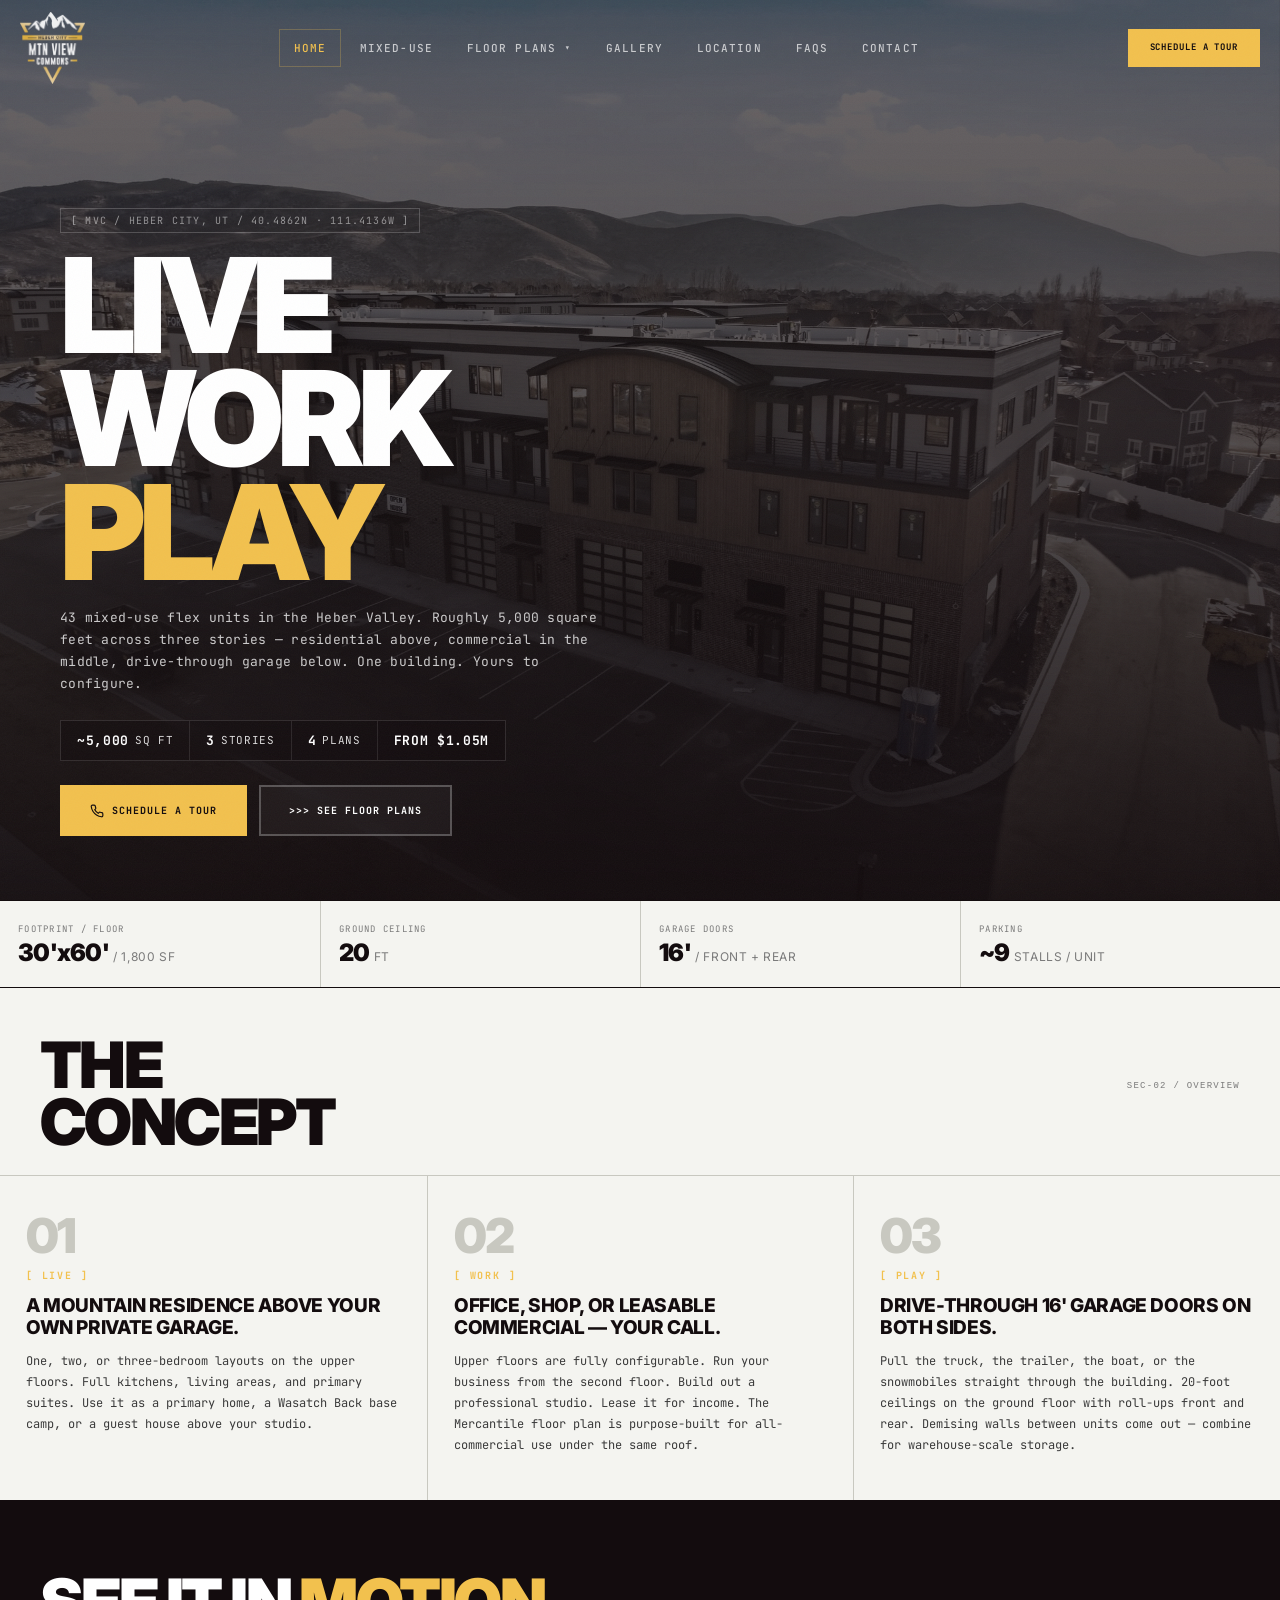
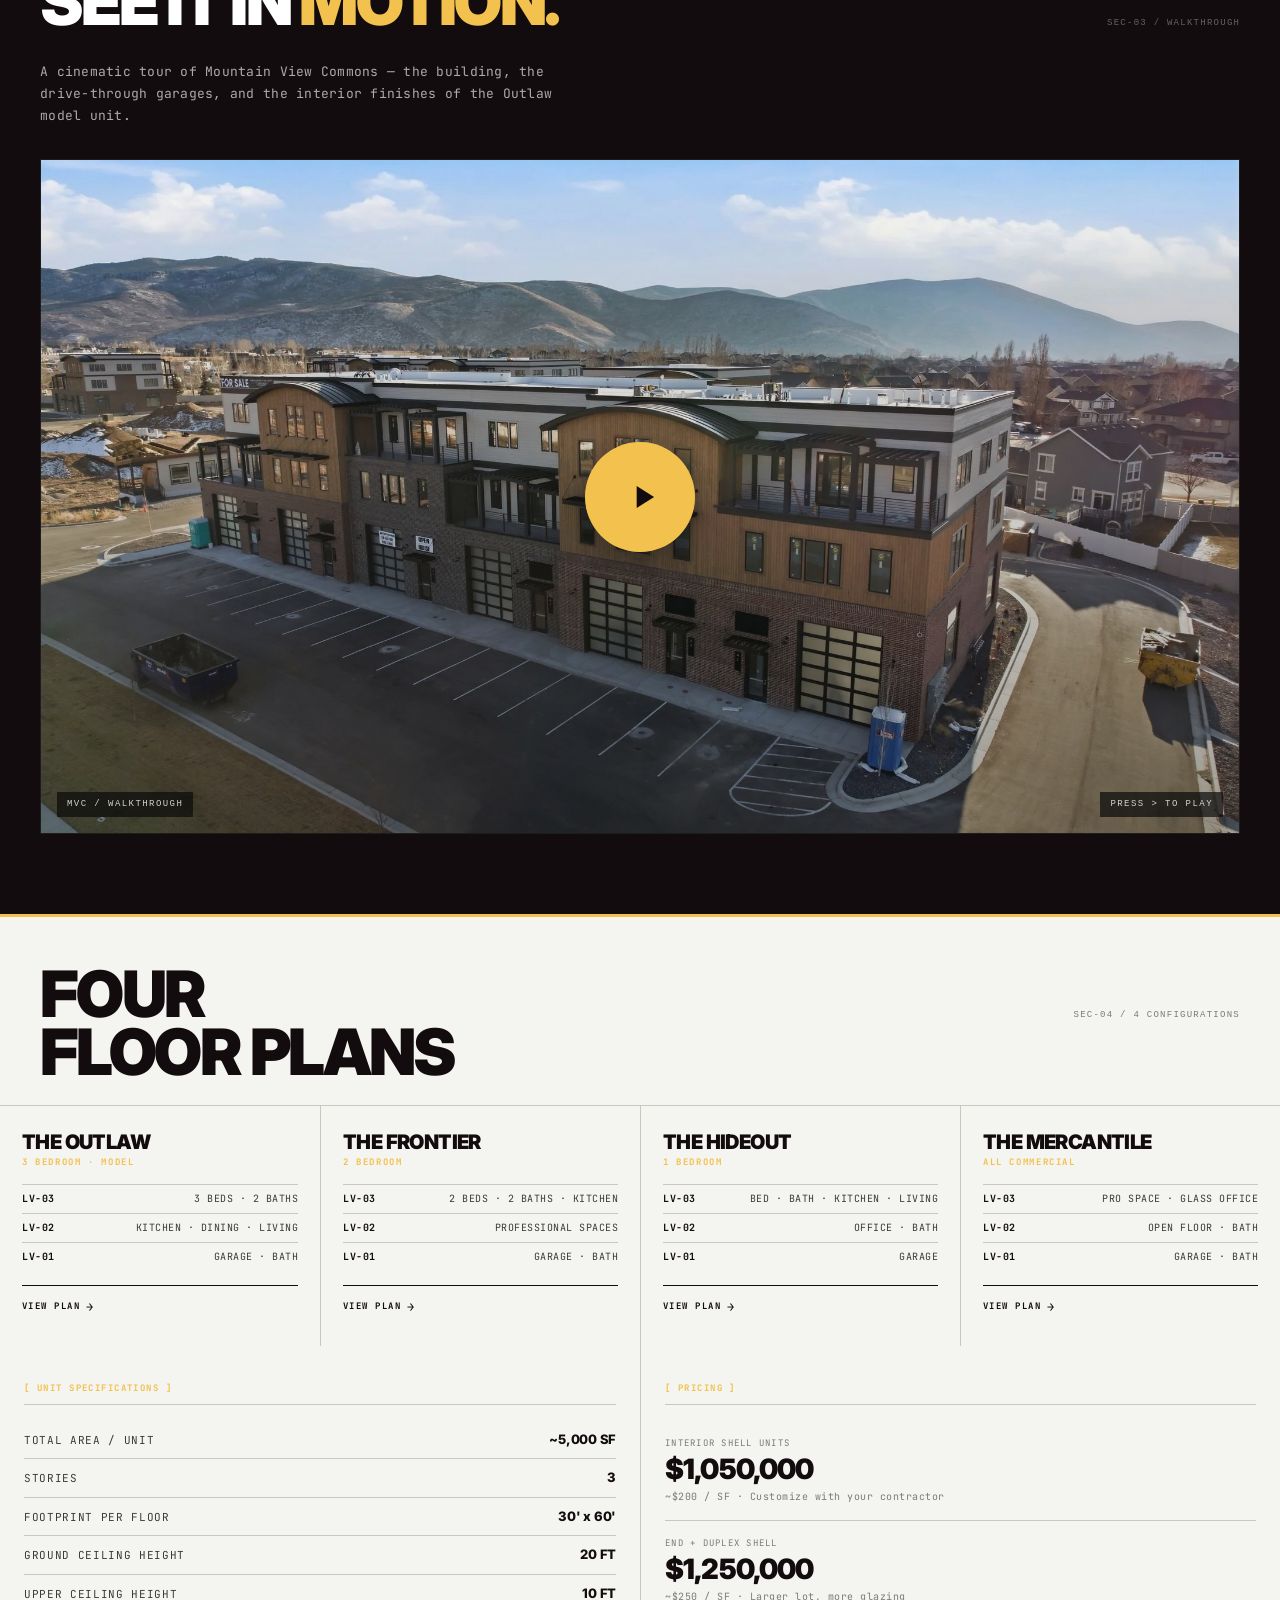
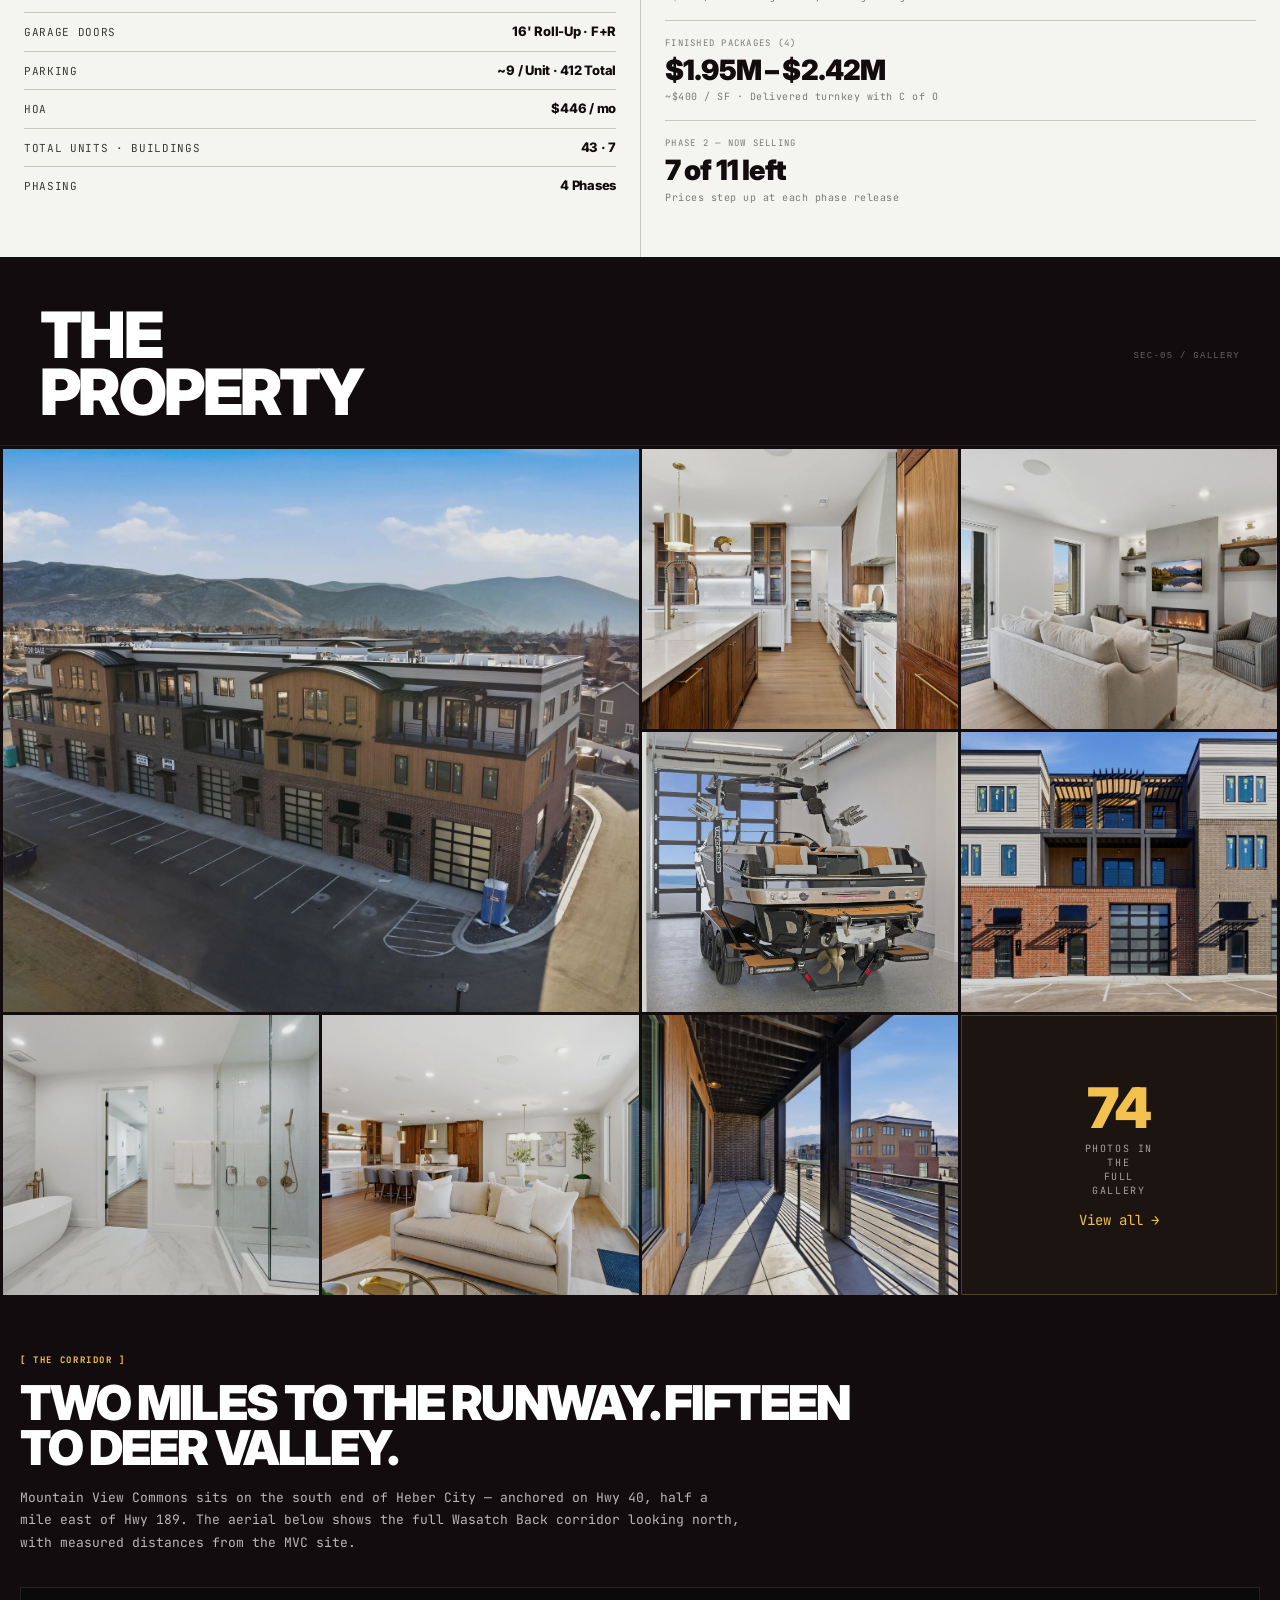
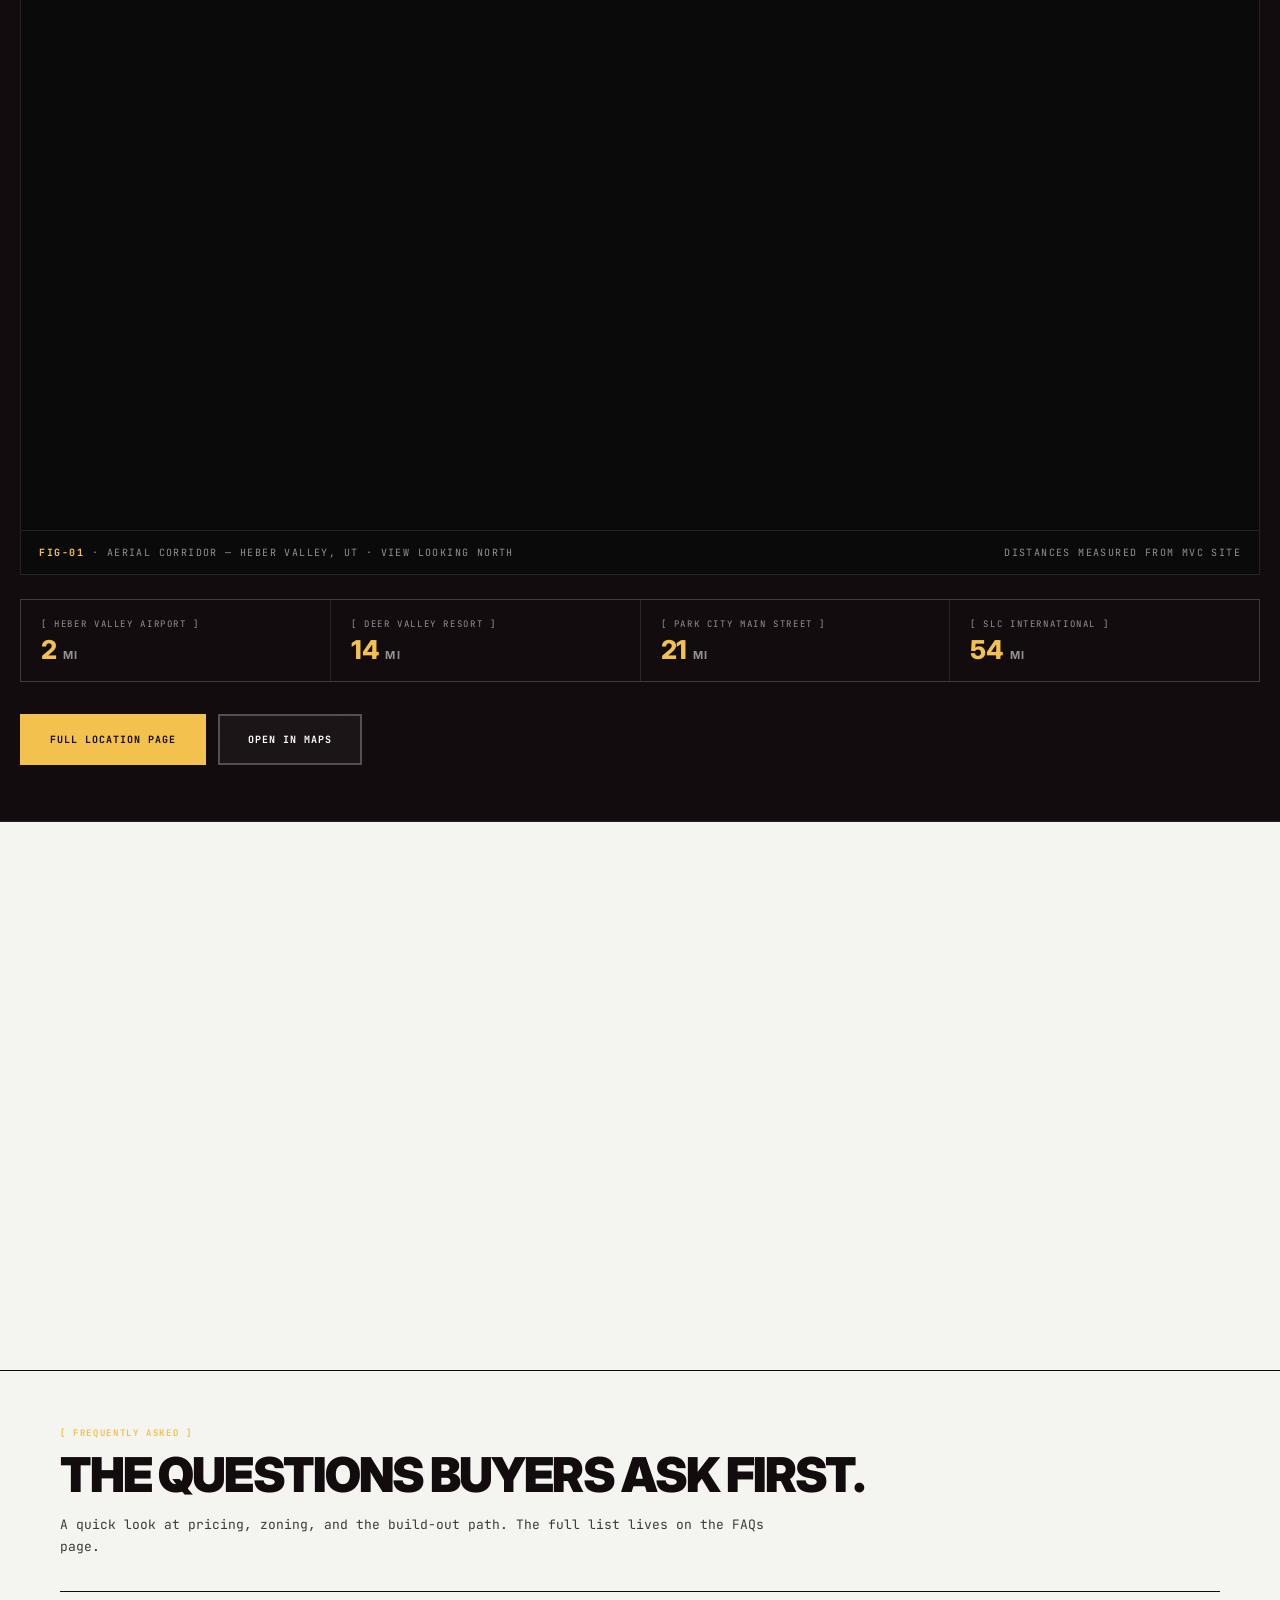
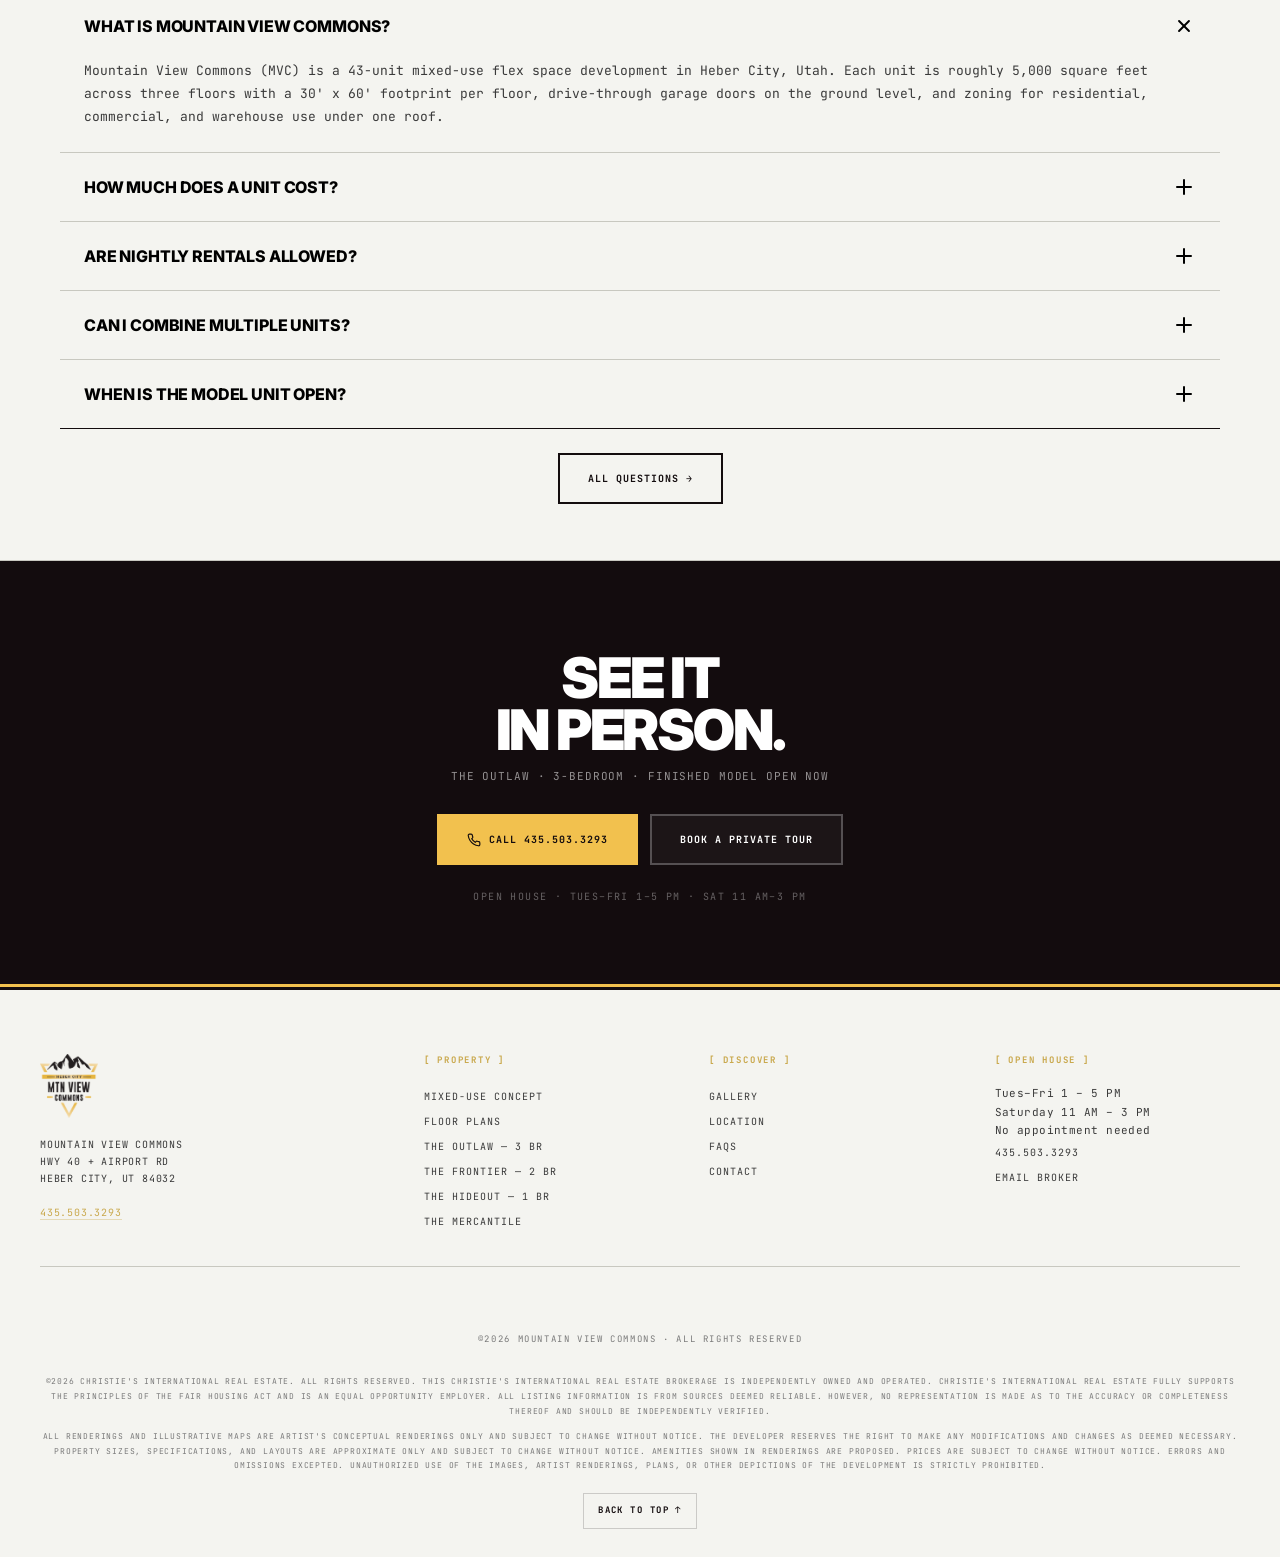
==== commit 9f52f519: "Production prep: LeadConnector form, a11y, SEO, perf Form: replace FormSubmit endpoint with LeadConn" ====
--- a/index.html
+++ b/index.html
@@ -8,6 +8,14 @@
     <meta name="theme-color" content="#130C0E" media="(prefers-color-scheme: light)">
     <meta name="apple-mobile-web-app-status-bar-style" content="black">
     <meta name="apple-mobile-web-app-capable" content="yes">
+
+    <!-- Favicons -->
+    <link rel="icon" type="image/png" href="/assets/favicons/favicon-96x96.png" sizes="96x96">
+    <link rel="icon" type="image/svg+xml" href="/assets/favicons/favicon.svg">
+    <link rel="shortcut icon" href="/favicon.ico">
+    <link rel="apple-touch-icon" sizes="180x180" href="/assets/favicons/apple-touch-icon.png">
+    <meta name="apple-mobile-web-app-title" content="MVC">
+    <link rel="manifest" href="/assets/favicons/site.webmanifest">
 
     <title>Mountain View Commons — Mixed-Use Flex Property in Heber City, Utah</title>
     <meta name="description" content="43 mixed-use flex units in Heber City, UT. ~5,000 sq ft across 3 floors with drive-through 16' garages. Residential, commercial, and warehouse zoning from $1.05M. 15 min to Deer Valley.">
@@ -86,6 +94,7 @@
           },
           "address": {
             "@type": "PostalAddress",
+            "streetAddress": "Hwy 40 + Airport Rd",
             "addressLocality": "Heber City",
             "addressRegion": "UT",
             "postalCode": "84032",
@@ -188,7 +197,7 @@
      ================================================================ -->
 <section class="home-hero">
     <div class="home-hero__bg">
-        <img src="/assets/photos/DJI_0697.webp" alt="Aerial view of Mountain View Commons mixed-use development in Heber City, Utah, with the Wasatch Range in the background" loading="eager" fetchpriority="high">
+        <img src="/assets/photos/DJI_0697.webp" alt="Aerial view of Mountain View Commons mixed-use development in Heber City, Utah, with the Wasatch Range in the background" width="2048" height="1364" loading="eager" fetchpriority="high">
     </div>
     <div class="home-hero__content">
         <div class="home-hero__id">[ MVC / HEBER CITY, UT / 40.4862N · 111.4136W ]</div>
@@ -463,7 +472,7 @@
 </section>
 
 <!-- Lightbox (shared) -->
-<div class="lightbox" role="dialog" aria-modal="true" aria-label="Image gallery">
+<div class="lightbox" role="dialog" aria-modal="true" aria-hidden="true" aria-label="Image gallery">
     <button class="lightbox__close" type="button" aria-label="Close">
         <svg viewBox="0 0 24 24" fill="none" stroke="currentColor" stroke-width="2" stroke-linecap="round" stroke-linejoin="round"><line x1="18" y1="6" x2="6" y2="18"/><line x1="6" y1="6" x2="18" y2="18"/></svg>
     </button>
@@ -476,6 +485,57 @@
     </button>
     <div class="lightbox__cap"></div>
 </div>
+
+<!-- ================================================================
+     LOCATOR MAP (aerial corridor)
+     ================================================================ -->
+<section class="bg-ink section-block locator-map" aria-labelledby="locator-map-title">
+    <div class="section-block__inner">
+        <div class="section-block__head">
+            <p class="section-block__eyebrow">[ The Corridor ]</p>
+            <h2 class="section-block__title" id="locator-map-title" style="color:#fff">Two miles to the runway. Fifteen to Deer Valley.</h2>
+            <p class="section-block__deck">Mountain View Commons sits on the south end of Heber City — anchored on Hwy 40, half a mile east of Hwy 189. The aerial below shows the full Wasatch Back corridor looking north, with measured distances from the MVC site.</p>
+        </div>
+        <figure class="locator-map__figure">
+            <picture>
+                <source media="(min-width: 1200px)" srcset="/assets/photos/mountain-view-commons-location-map-heber-valley-utah.webp" type="image/webp">
+                <source media="(min-width: 768px)" srcset="/assets/photos/mountain-view-commons-location-map-heber-valley-utah-1600.webp" type="image/webp">
+                <img src="/assets/photos/mountain-view-commons-location-map-heber-valley-utah-1200.webp"
+                     alt="Aerial map of Mountain View Commons in Heber City, Utah, looking north toward Salt Lake City. Labeled distances from the MVC site: Heber Valley Airport 2 miles, Deer Creek Reservoir 4 miles, Deer Valley Resort 14 miles, Jordanelle Reservoir 15 miles, Sundance Resort 16 miles, Park City Main Street 21 miles, Provo Airport 32 miles, Salt Lake City International Airport 54 miles."
+                     width="2400" height="1050"
+                     class="locator-map__img"
+                     loading="lazy"
+                     decoding="async">
+            </picture>
+            <figcaption class="locator-map__caption">
+                <span><strong>FIG-01</strong> · Aerial corridor — Heber Valley, UT · view looking north</span>
+                <span>Distances measured from MVC site</span>
+            </figcaption>
+        </figure>
+        <div class="locator-map__legend" aria-label="Distances from Mountain View Commons">
+            <div class="locator-map__legend-item">
+                <p class="locator-map__legend-key">[ Heber Valley Airport ]</p>
+                <p class="locator-map__legend-val"><span class="num">2</span><span class="unit">mi</span></p>
+            </div>
+            <div class="locator-map__legend-item">
+                <p class="locator-map__legend-key">[ Deer Valley Resort ]</p>
+                <p class="locator-map__legend-val"><span class="num">14</span><span class="unit">mi</span></p>
+            </div>
+            <div class="locator-map__legend-item">
+                <p class="locator-map__legend-key">[ Park City Main Street ]</p>
+                <p class="locator-map__legend-val"><span class="num">21</span><span class="unit">mi</span></p>
+            </div>
+            <div class="locator-map__legend-item">
+                <p class="locator-map__legend-key">[ SLC International ]</p>
+                <p class="locator-map__legend-val"><span class="num">54</span><span class="unit">mi</span></p>
+            </div>
+        </div>
+        <div class="btn-row" style="margin-top:32px">
+            <a href="/location/" class="btn btn--gold">Full Location Page</a>
+            <a href="https://www.google.com/maps/search/?api=1&amp;query=Mountain+View+Commons+Heber+City+UT" target="_blank" rel="noopener noreferrer" class="btn btn--white">Open in Maps</a>
+        </div>
+    </div>
+</section>
 
 <!-- ================================================================
      LOCATION PREVIEW
@@ -648,13 +708,14 @@
         </div>
     </div>
     <div class="footer__bottom">
-        <img src="/assets/vue-dark.png" alt="VUE | Christie's International Real Estate">
+        <img src="/assets/vue-dark.png" alt="VUE | Christie's International Real Estate" width="163" height="22" loading="lazy" decoding="async">
         <p class="footer__copy">©2026 Mountain View Commons · All rights reserved</p>
     </div>
     <div class="footer__legal">
         <p>©2026 Christie's International Real Estate. All rights reserved. This Christie's International Real Estate brokerage is independently owned and operated. Christie's International Real Estate fully supports the principles of the Fair Housing Act and is an Equal Opportunity Employer. All listing information is from sources deemed reliable. However, no representation is made as to the accuracy or completeness thereof and should be independently verified.</p>
         <p>All renderings and illustrative maps are artist's conceptual renderings only and subject to change without notice. The developer reserves the right to make any modifications and changes as deemed necessary. Property sizes, specifications, and layouts are approximate only and subject to change without notice. Amenities shown in renderings are proposed. Prices are subject to change without notice. Errors and omissions excepted. Unauthorized use of the images, artist renderings, plans, or other depictions of the development is strictly prohibited.</p>
     </div>
+    <a class="footer__top-link" href="#" aria-label="Back to top">Back to top ↑</a>
 </footer>
 
 <script src="/assets/site.js"></script>
--- a/assets/styles.css
+++ b/assets/styles.css
@@ -56,20 +56,6 @@
 /* ----------------------------------------------------------------
    TYPOGRAPHY
    ---------------------------------------------------------------- */
-.t-macro {
-    font-family: 'Inter', 'Helvetica Neue', sans-serif;
-    font-weight: 900;
-    text-transform: uppercase;
-    letter-spacing: -0.04em;
-    line-height: 0.9;
-}
-.t-display {
-    font-family: 'Inter', sans-serif;
-    font-weight: 900;
-    text-transform: uppercase;
-    letter-spacing: -0.03em;
-    line-height: 0.95;
-}
 .t-mono {
     font-family: 'JetBrains Mono', monospace;
     font-weight: 400;
@@ -101,29 +87,10 @@
     color: var(--gold);
 }
 .gold { color: var(--gold); }
-.ink-mid { color: var(--ink-mid); }
-.ink-light { color: var(--ink-light); }
 
 /* ----------------------------------------------------------------
    LAYOUT PRIMITIVES
    ---------------------------------------------------------------- */
-.container {
-    max-width: 1200px;
-    margin: 0 auto;
-    padding: 0 20px;
-}
-
-.rule { border: none; height: 2px; background: var(--ink); margin: 0; }
-.rule--thin { height: 1px; background: var(--rule-light); }
-.rule--gold { height: 3px; background: var(--gold); }
-
-.section-pad {
-    padding: 64px 0;
-}
-@media (min-width: 768px) {
-    .section-pad { padding: 96px 0; }
-}
-
 .section-head {
     padding: 48px 20px 24px 20px;
     border-bottom: 1px solid var(--rule-light);
@@ -197,9 +164,6 @@
 }
 .btn--white:hover { border-color: rgba(255,255,255,0.7); background: rgba(255,255,255,0.1); }
 
-.btn--dark { background: var(--ink); color: var(--paper); border-color: var(--ink); }
-.btn--dark:hover { border-color: var(--gold); color: var(--gold); }
-
 .btn--ghost { background: transparent; color: var(--ink); border-color: var(--ink); }
 .btn--ghost:hover { background: var(--ink); color: var(--paper); }
 
@@ -219,6 +183,24 @@
     position: fixed;
     top: 0; left: 0; right: 0;
     z-index: 50;
+}
+.navigation::after {
+    content: '';
+    position: absolute;
+    left: 0;
+    right: 0;
+    bottom: 0;
+    height: 3px;
+    background: var(--gold);
+    opacity: 0;
+    pointer-events: none;
+    transform: scaleX(var(--scroll-progress, 0));
+    transform-origin: left center;
+    transition: opacity 0.3s ease;
+    z-index: 2;
+}
+.navigation.is-scrolled::after {
+    opacity: 1;
 }
 
 .nav-bar {
@@ -297,6 +279,11 @@
     opacity: 0.92;
     transition: transform 0.5s cubic-bezier(0.16, 1, 0.3, 1), opacity 0.5s cubic-bezier(0.16, 1, 0.3, 1);
     transform-origin: left center;
+}
+@media (min-width: 1024px) {
+    .nav__logo img {
+        height: 72px;
+    }
 }
 .nav-bar.scrolled .nav__logo img { transform: scale(0.78); opacity: 0.85; }
 
@@ -1033,16 +1020,27 @@
 .gallery-grid {
     display: grid;
     grid-template-columns: repeat(auto-fill, minmax(180px, 1fr));
+    grid-auto-rows: 200px;
+    grid-auto-flow: dense;
     gap: 2px;
     padding: 2px;
 }
 @media (min-width: 768px) {
-    .gallery-grid { grid-template-columns: repeat(auto-fill, minmax(280px, 1fr)); gap: 3px; padding: 3px; }
+    .gallery-grid { 
+        grid-template-columns: repeat(auto-fill, minmax(280px, 1fr)); 
+        grid-auto-rows: 250px;
+        gap: 3px; 
+        padding: 3px; 
+    }
+}
+@media (min-width: 1200px) {
+    .gallery-grid { 
+        grid-auto-rows: 300px;
+    }
 }
 
 .gallery-tile {
     position: relative;
-    aspect-ratio: 4 / 3;
     overflow: hidden;
     background: #0a0a0a;
     cursor: zoom-in;
@@ -1051,6 +1049,7 @@
     margin: 0;
     display: block;
     width: 100%;
+    height: 100%;
 }
 .gallery-tile img {
     width: 100%; height: 100%;
@@ -1076,8 +1075,8 @@
 }
 .gallery-tile:hover .gallery-tile__cap { opacity: 1; transform: translateY(0); }
 
-.gallery-tile.is-tall { grid-row: span 2; aspect-ratio: 3 / 5; }
-.gallery-tile.is-wide { grid-column: span 2; aspect-ratio: 8 / 5; }
+.gallery-tile.is-tall { grid-row: span 2; }
+.gallery-tile.is-wide { grid-column: span 2; }
 
 /* ----------------------------------------------------------------
    HOME GALLERY (editorial mosaic — fixed grid, deliberate composition)
@@ -1329,12 +1328,27 @@
 .form__select option { background: var(--ink); color: #fff; }
 
 .form__submit { margin-top: 8px; }
+.form__submit[disabled] { opacity: 0.6; cursor: progress; }
 .form__hint {
     font-family: 'JetBrains Mono', monospace;
     font-size: 10px;
     letter-spacing: 0.06em;
     color: rgba(255,255,255,0.45);
     line-height: 1.6;
+    transition: color 0.25s ease;
+}
+.form__success {
+    border: 1px solid rgba(242,193,78,0.35);
+    background: rgba(242,193,78,0.04);
+    padding: 32px 28px;
+    animation: form-success-in 0.4s ease;
+}
+@keyframes form-success-in {
+    from { opacity: 0; transform: translateY(8px); }
+    to { opacity: 1; transform: translateY(0); }
+}
+@media (prefers-reduced-motion: reduce) {
+    .form__success { animation: none; }
 }
 
 /* ----------------------------------------------------------------
@@ -1461,6 +1475,25 @@
     text-align: center;
 }
 .footer__legal p + p { margin-top: 10px; }
+.footer__top-link {
+    display: flex;
+    width: fit-content;
+    margin: 20px auto 0 auto;
+    padding: 10px 14px;
+    border: 1px solid rgba(19, 12, 14, 0.18);
+    color: var(--ink);
+    font-family: 'JetBrains Mono', monospace;
+    font-size: 9px;
+    font-weight: 700;
+    letter-spacing: 0.16em;
+    text-transform: uppercase;
+    transition: color 0.25s ease, border-color 0.25s ease, background 0.25s ease;
+}
+.footer__top-link:hover {
+    background: var(--ink);
+    border-color: var(--ink);
+    color: var(--paper);
+}
 .footer__bottom {
     max-width: 1200px;
     margin: 28px auto 0 auto;
@@ -1493,7 +1526,6 @@
 .reveal-delay-1 { transition-delay: 0.1s; }
 .reveal-delay-2 { transition-delay: 0.2s; }
 .reveal-delay-3 { transition-delay: 0.3s; }
-.reveal-delay-4 { transition-delay: 0.4s; }
 
 @media (prefers-reduced-motion: reduce) {
     *, *::before, *::after {
@@ -1665,7 +1697,6 @@
     border: 1px solid var(--rule-light);
     grid-template-columns: 1fr;
 }
-@media (min-width: 768px) { .render-stack { grid-template-columns: 1fr 1fr 1fr; } }
 .render-stack figure {
     background: var(--paper);
     padding: 0;
@@ -1673,8 +1704,8 @@
 }
 .render-stack img {
     width: 100%;
-    aspect-ratio: 4 / 3;
-    object-fit: cover;
+    height: auto;
+    display: block;
     background: #1a1a1a;
 }
 .render-stack figcaption {
@@ -1854,11 +1885,81 @@
 }
 .skip-link:focus { top: 0; }
 
-/* Utility */
-.text-center { text-align: center; }
-.mt-4 { margin-top: 16px; }
-.mt-6 { margin-top: 24px; }
-.mt-8 { margin-top: 32px; }
-.mb-4 { margin-bottom: 16px; }
-.mb-6 { margin-bottom: 24px; }
-.mb-8 { margin-bottom: 32px; }
+/* ----------------------------------------------------------------
+   LOCATOR MAP (aerial corridor map)
+   ---------------------------------------------------------------- */
+.locator-map .section-block__inner { max-width: 1320px; }
+
+.locator-map__figure {
+    margin: 0;
+    padding: 0;
+    border: 1px solid rgba(255,255,255,0.10);
+    background: #0a0a0a;
+    position: relative;
+    overflow: hidden;
+}
+.bg-paper .locator-map__figure {
+    border-color: var(--rule-light);
+    background: var(--ink);
+}
+.locator-map__img {
+    display: block;
+    width: 100%;
+    height: auto;
+    background: #0a0a0a;
+}
+.locator-map__caption {
+    border-top: 1px solid rgba(255,255,255,0.10);
+    padding: 14px 18px;
+    font-family: 'JetBrains Mono', monospace;
+    font-size: 10px;
+    letter-spacing: 0.14em;
+    text-transform: uppercase;
+    color: rgba(255,255,255,0.55);
+    display: flex;
+    justify-content: space-between;
+    align-items: center;
+    gap: 16px;
+    flex-wrap: wrap;
+    background: #0a0a0a;
+}
+.locator-map__caption strong { color: var(--gold); font-weight: 700; letter-spacing: 0.16em; }
+.bg-paper .locator-map__caption {
+    background: var(--paper);
+    color: var(--ink-mid);
+    border-top-color: var(--rule-light);
+}
+.bg-paper .locator-map__caption strong { color: var(--gold-deep); }
+
+.locator-map__legend {
+    display: grid;
+    grid-template-columns: repeat(2, 1fr);
+    gap: 1px;
+    background: rgba(255,255,255,0.10);
+    border: 1px solid rgba(255,255,255,0.10);
+    margin-top: 24px;
+}
+@media (min-width: 768px) { .locator-map__legend { grid-template-columns: repeat(4, 1fr); } }
+.locator-map__legend-item {
+    background: var(--ink);
+    padding: 18px 20px;
+}
+.locator-map__legend-key {
+    font-family: 'JetBrains Mono', monospace;
+    font-size: 9px;
+    letter-spacing: 0.18em;
+    text-transform: uppercase;
+    color: rgba(255,255,255,0.55);
+    margin: 0 0 6px 0;
+}
+.locator-map__legend-val {
+    font-family: 'Inter', sans-serif;
+    font-weight: 800;
+    font-size: 18px;
+    color: #fff;
+    letter-spacing: -0.01em;
+    line-height: 1;
+    margin: 0;
+}
+.locator-map__legend-val .num { color: var(--gold); font-size: 26px; margin-right: 2px; }
+.locator-map__legend-val .unit { color: rgba(255,255,255,0.55); font-size: 11px; font-weight: 700; letter-spacing: 0.12em; text-transform: uppercase; margin-left: 4px; }
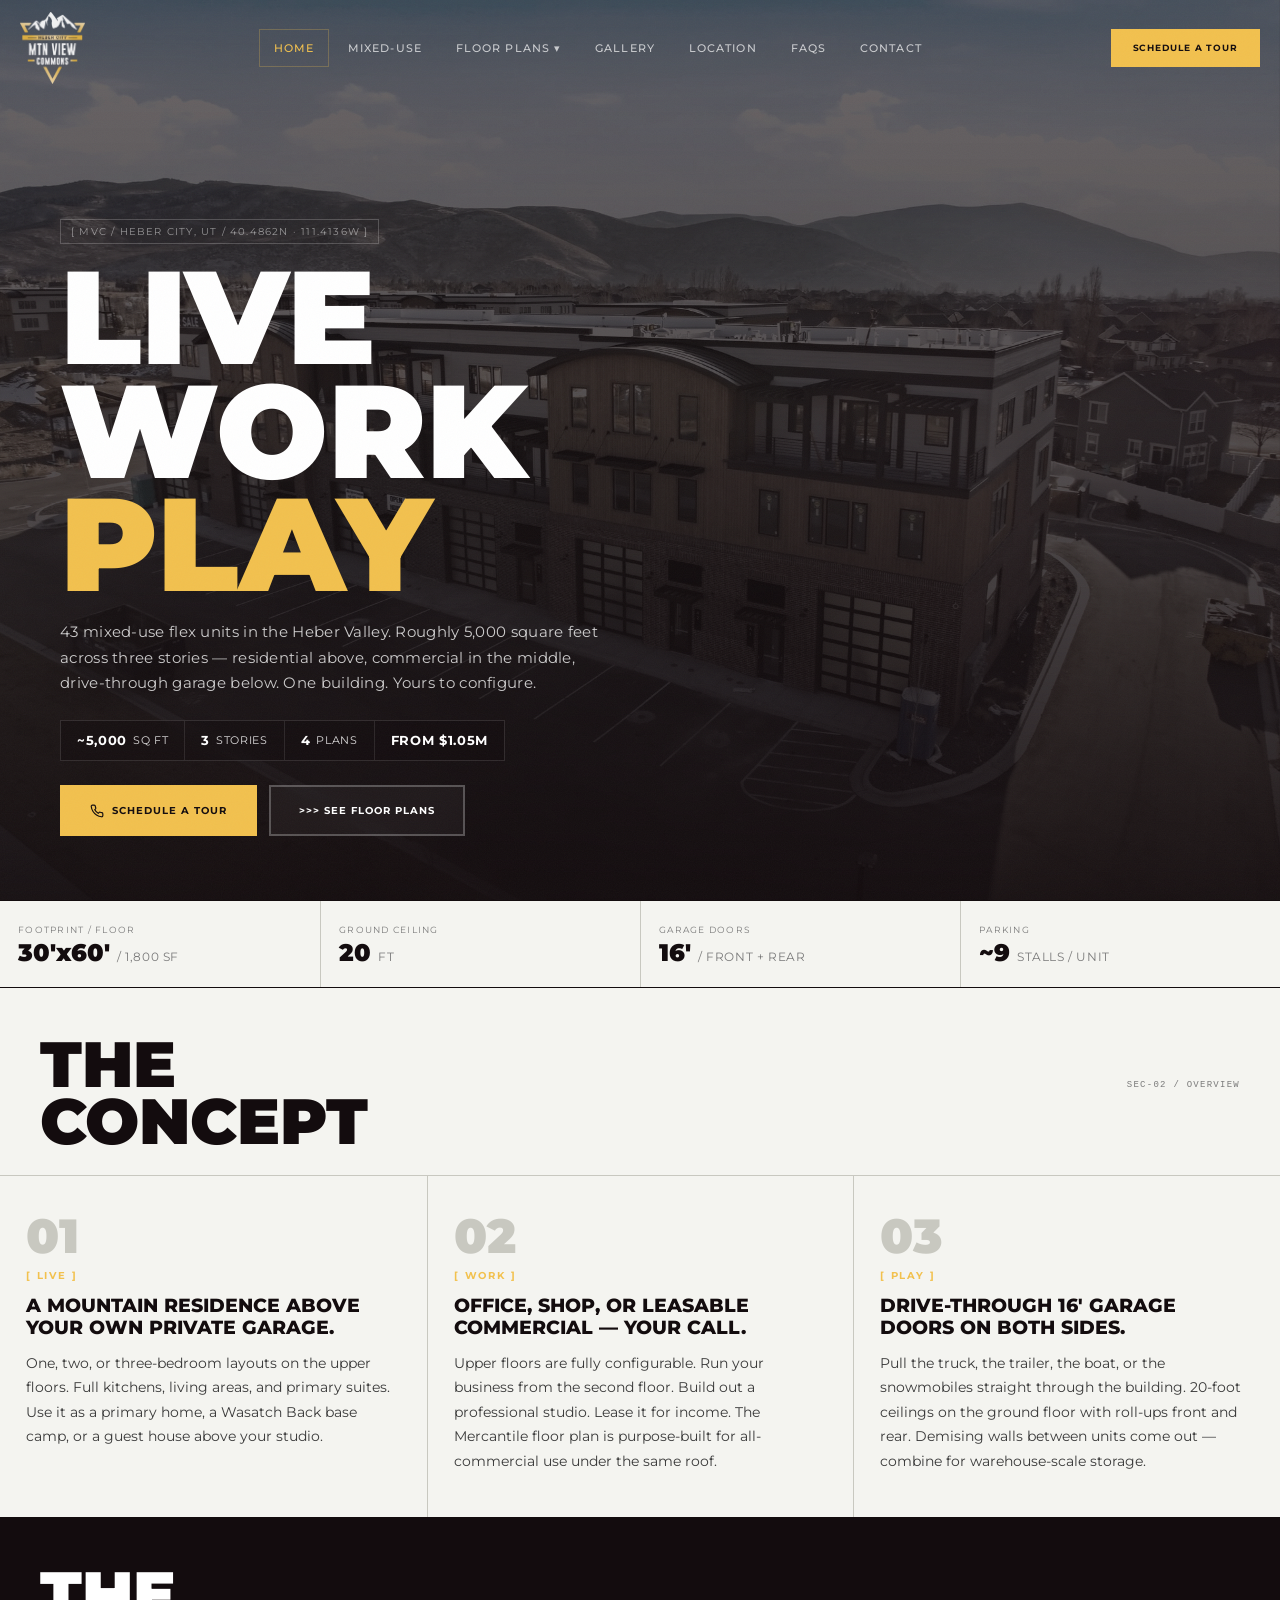
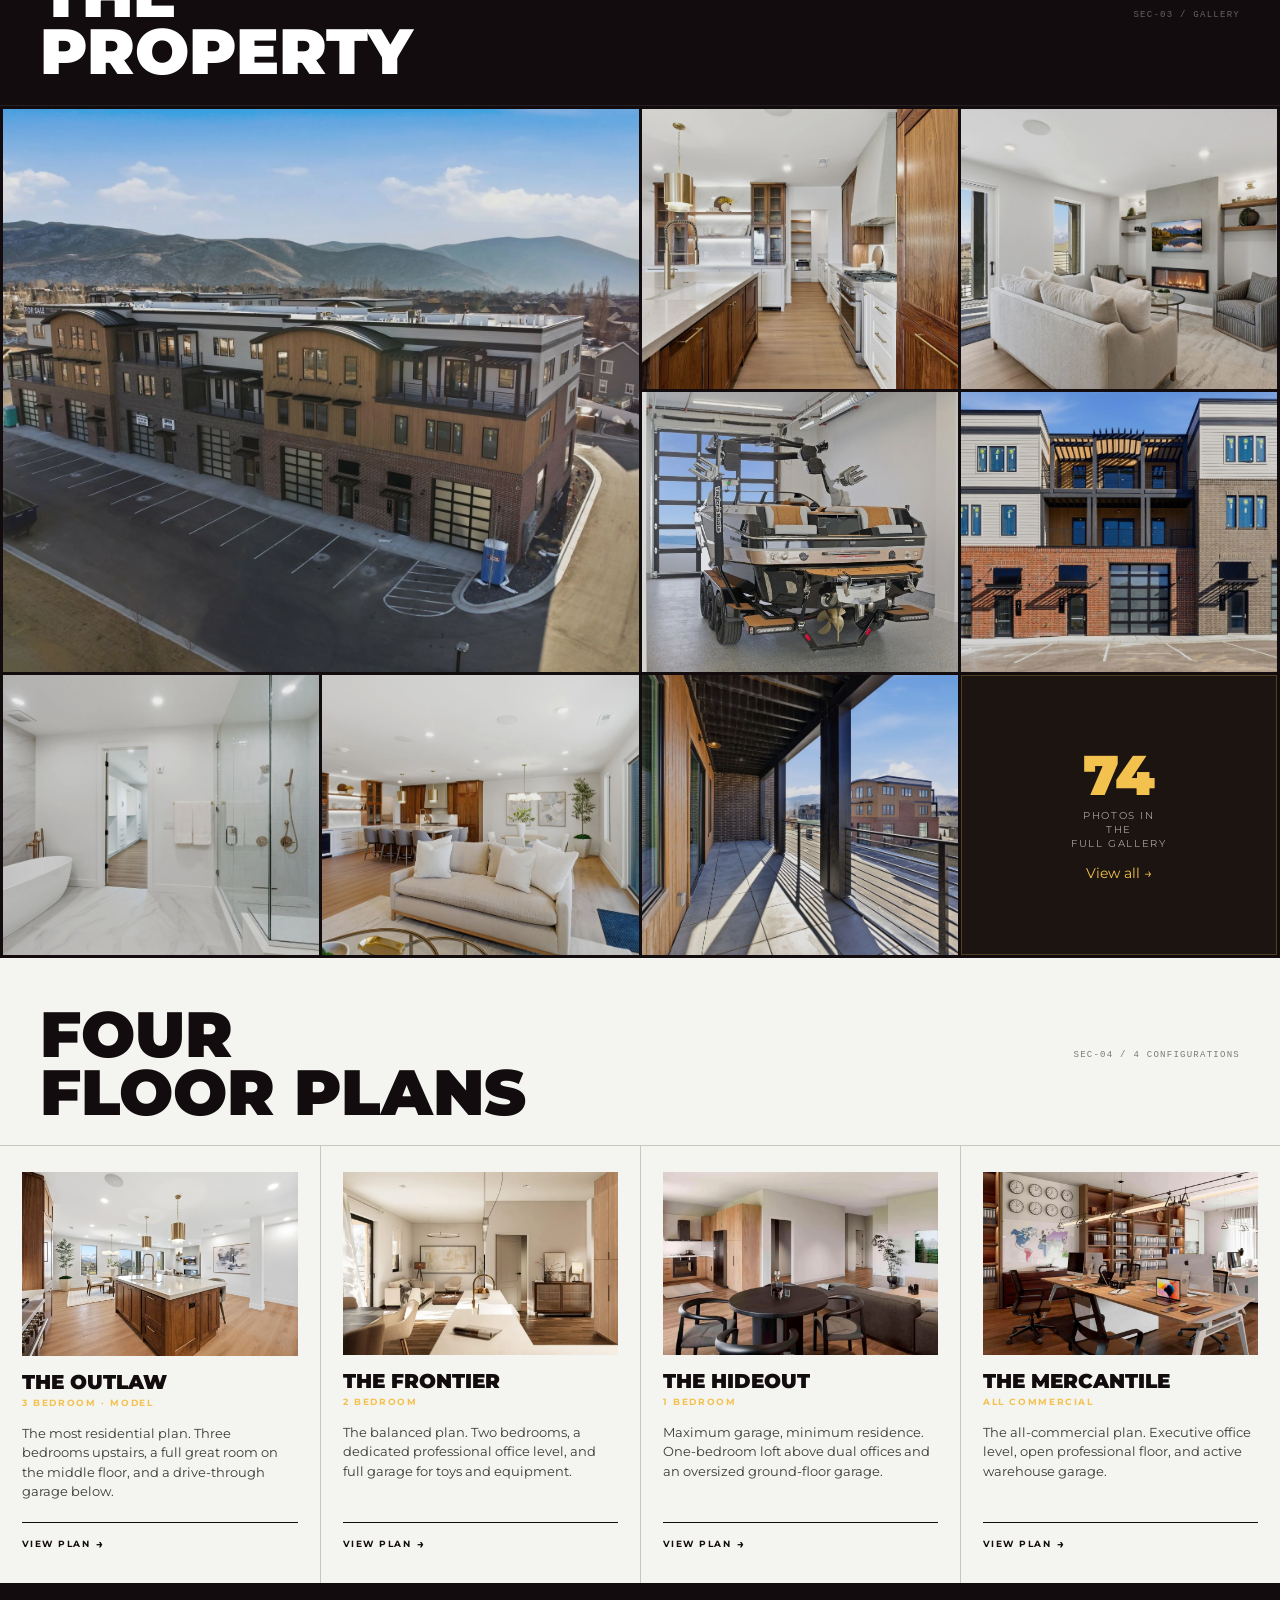
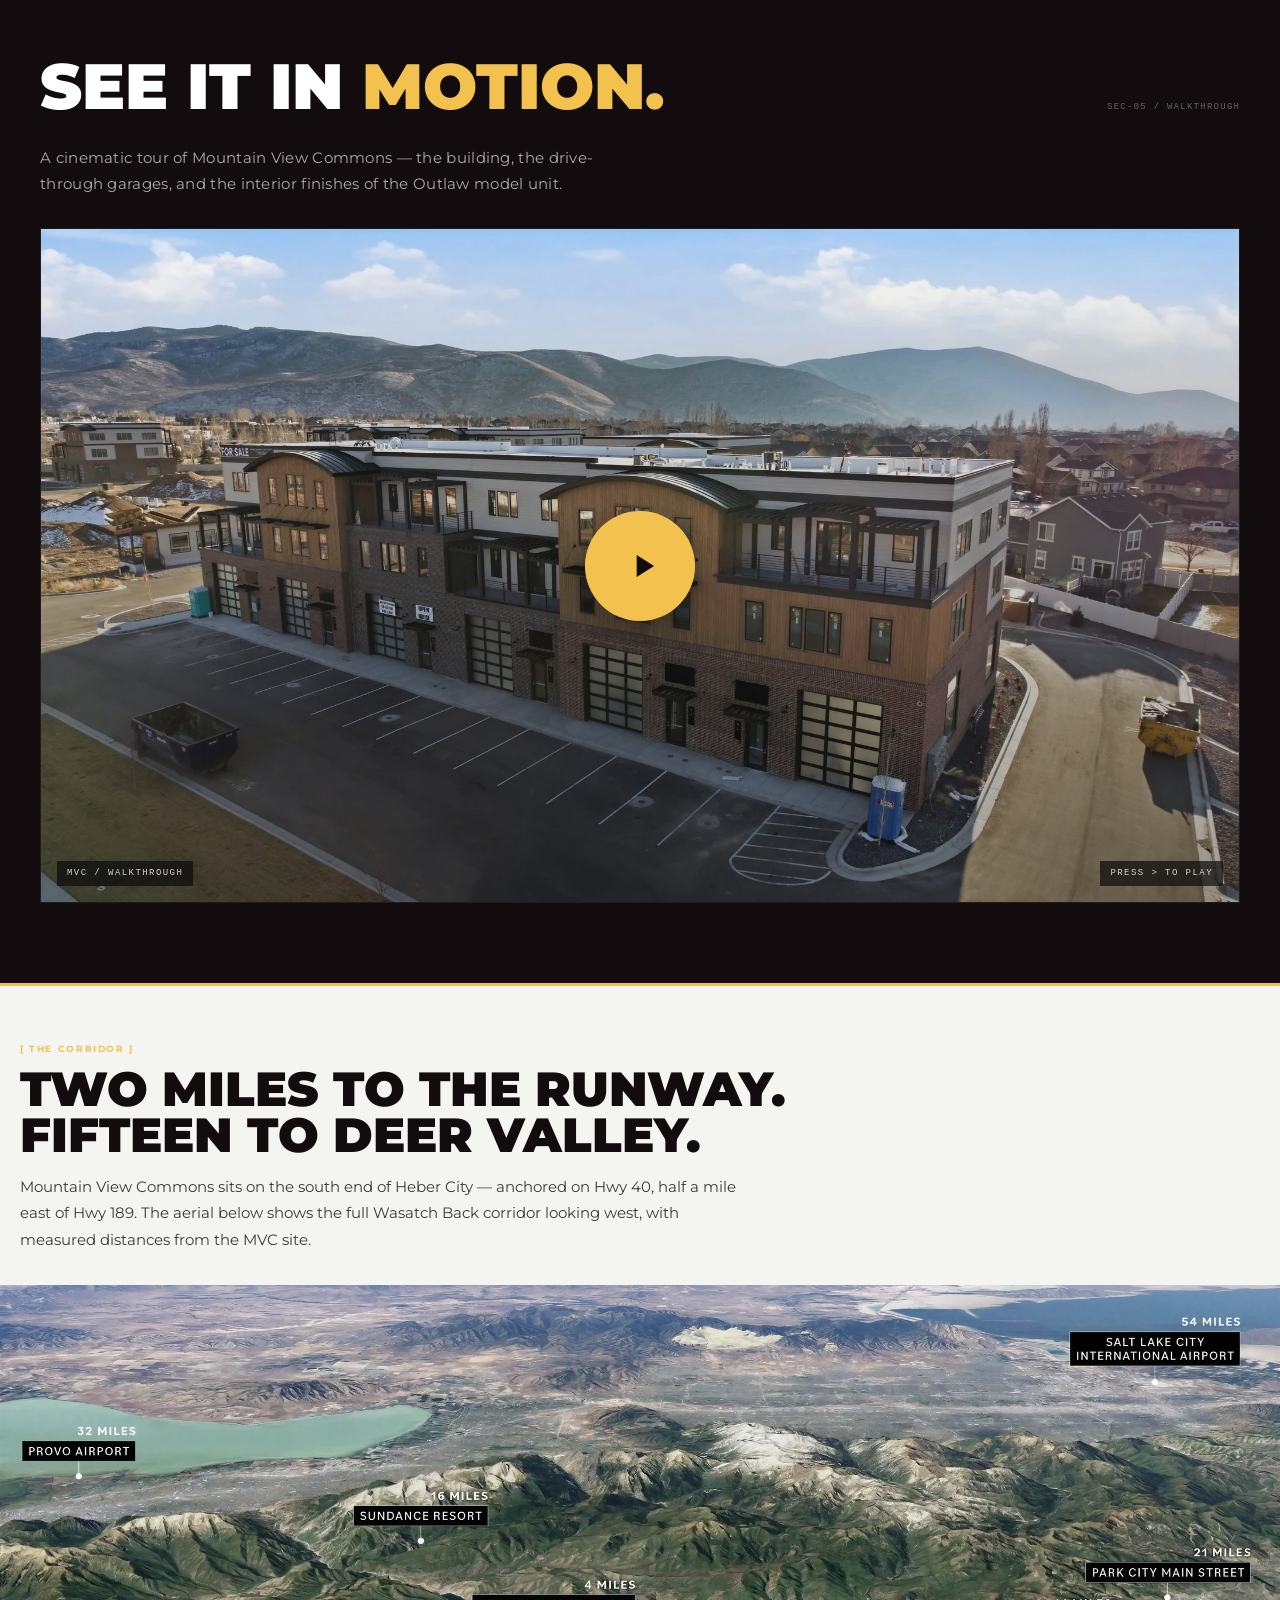
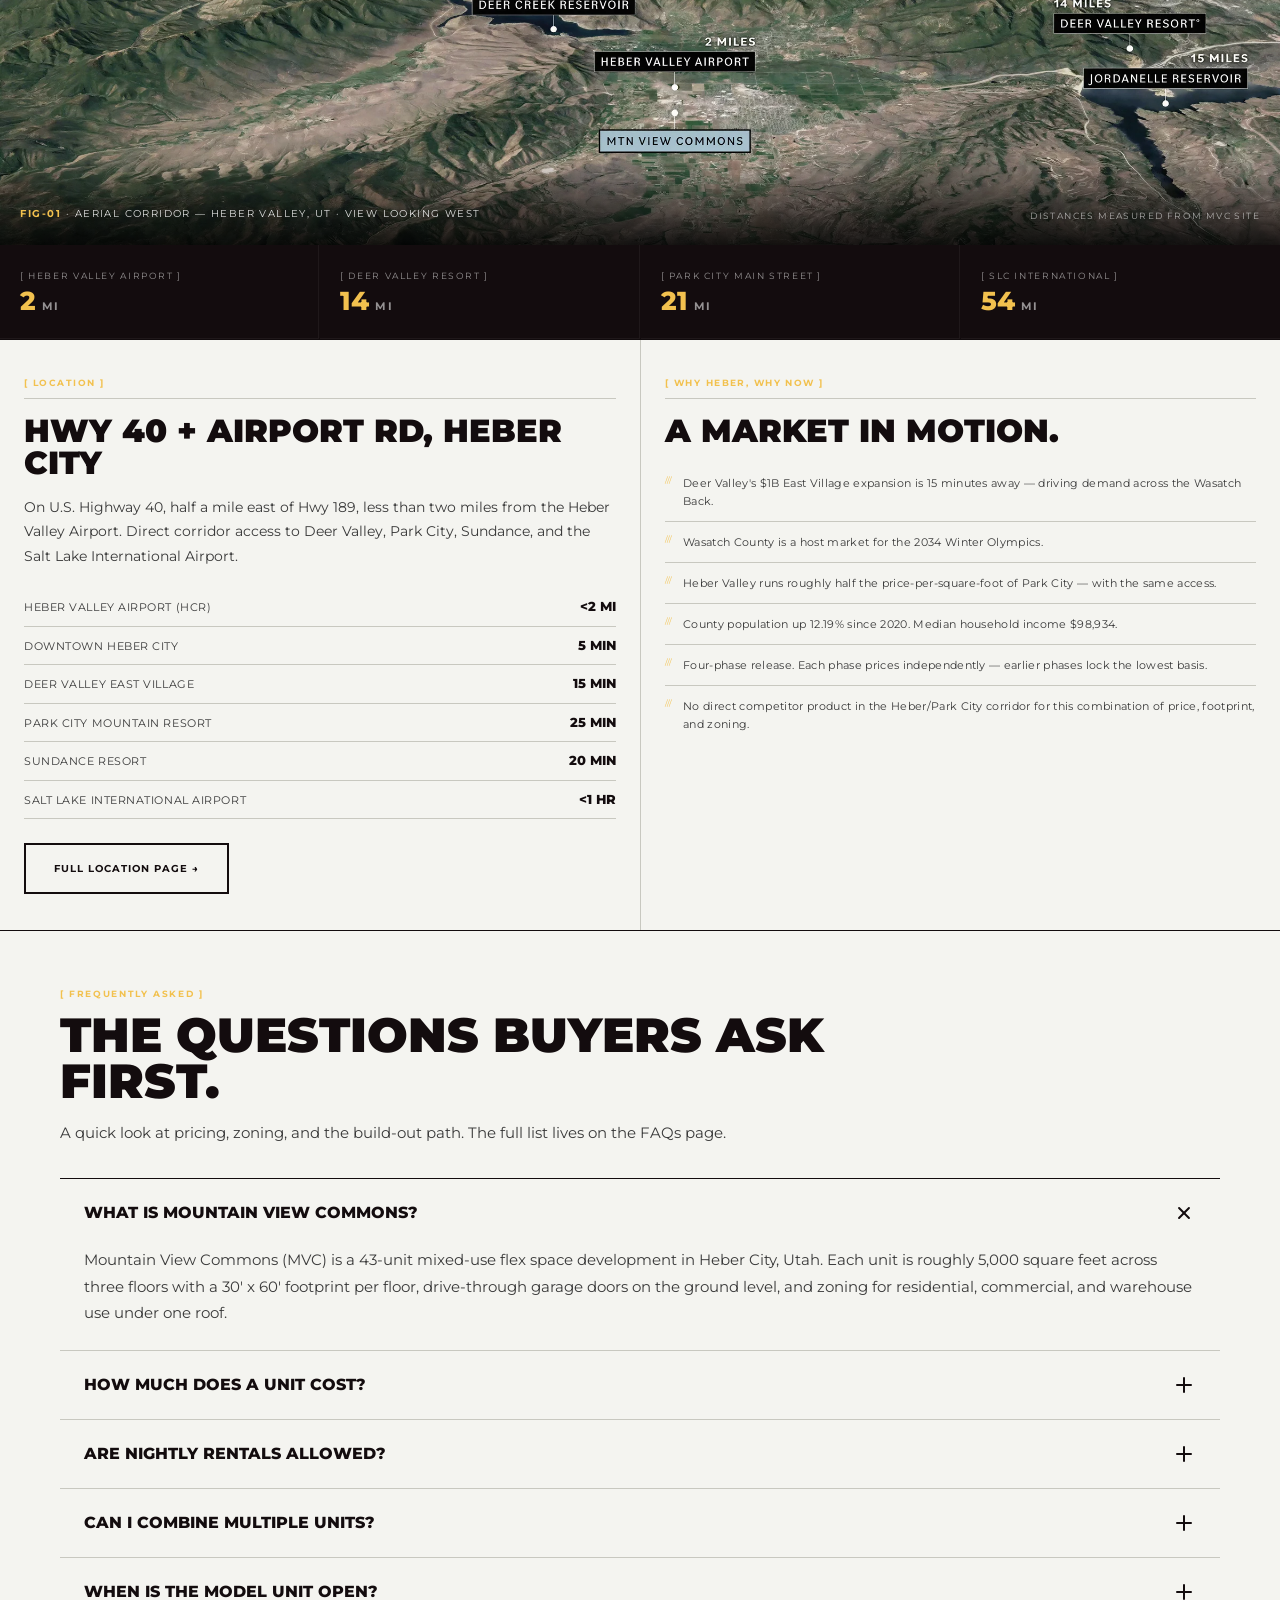
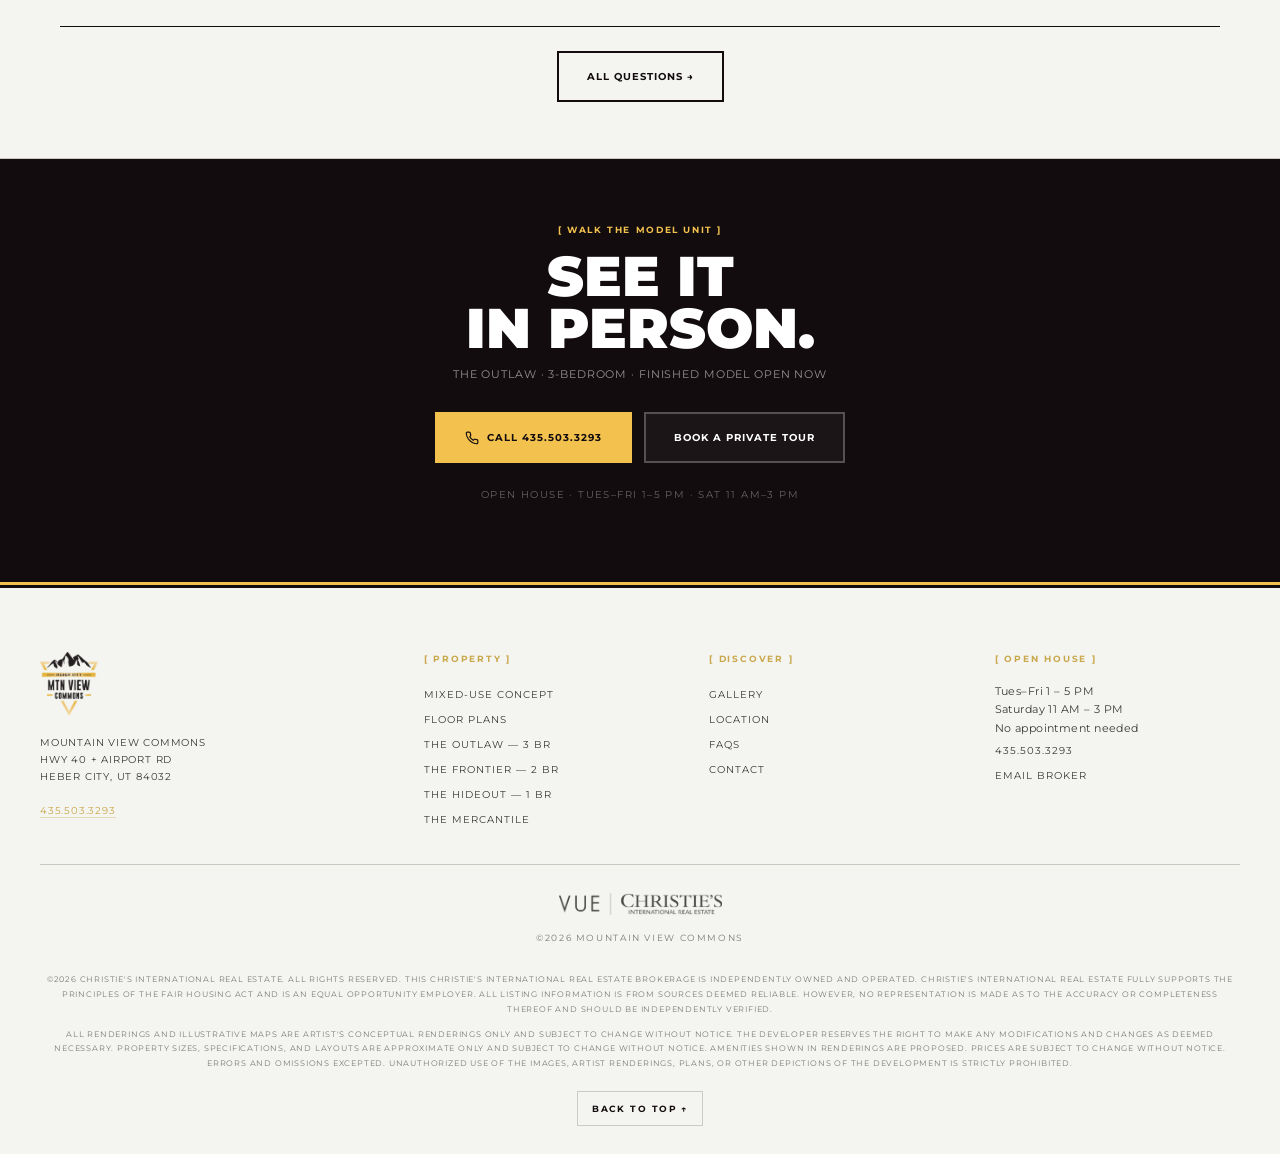
==== commit 7802c061: "Unify typography to Montserrat and add interior renders - Replace Inter + JetBrains Mono with single" ====
--- a/index.html
+++ b/index.html
@@ -38,7 +38,7 @@
 
     <link rel="preconnect" href="https://fonts.googleapis.com">
     <link rel="preconnect" href="https://fonts.gstatic.com" crossorigin>
-    <link href="https://fonts.googleapis.com/css2?family=Inter:wght@400;700;800;900&family=JetBrains+Mono:wght@400;500;700&display=swap" rel="stylesheet">
+    <link href="https://fonts.googleapis.com/css2?family=Montserrat:ital,wght@0,100..900;1,100..900&display=swap" rel="stylesheet">
 
     <link rel="stylesheet" href="/assets/styles.css">
 
@@ -288,13 +288,122 @@
 </section>
 
 <!-- ================================================================
+     GALLERY PREVIEW
+     ================================================================ -->
+<section class="bg-ink" aria-labelledby="gallery-title">
+    <div class="section-head section-head--dark">
+        <div class="section-head__inner">
+            <h2 class="section-head__title" id="gallery-title">The<br>Property</h2>
+            <samp class="section-head__ref">SEC-03 / GALLERY</samp>
+        </div>
+    </div>
+    <div class="home-gallery">
+        <button class="gallery-tile is-hero" data-cap="Aerial view of the development at golden hour" data-full="/assets/photos/DJI_0697.webp" type="button">
+            <img src="/assets/photos/DJI_0697.webp" alt="Mountain View Commons aerial view at sunset over the Heber Valley" loading="lazy">
+            <span class="gallery-tile__cap">Aerial · Site</span>
+        </button>
+        <button class="gallery-tile" data-cap="The Outlaw model — chef kitchen with walnut cabinetry" data-full="/assets/photos/DSC03782-SharpenAI-Motion.webp" type="button">
+            <img src="/assets/photos/DSC03782-SharpenAI-Motion.webp" alt="Model unit kitchen with walnut cabinetry, brass hardware, and waterfall island" loading="lazy">
+            <span class="gallery-tile__cap">Interior · Kitchen</span>
+        </button>
+        <button class="gallery-tile" data-cap="Living room with fireplace and mountain views" data-full="/assets/photos/DSC03807_with_fire.webp" type="button">
+            <img src="/assets/photos/DSC03807_with_fire.webp" alt="Living room with stone fireplace, mounted television, and Wasatch Range views" loading="lazy">
+            <span class="gallery-tile__cap">Interior · Living</span>
+        </button>
+        <button class="gallery-tile" data-cap="Drive-through garage with toy storage" data-full="/assets/photos/DSC04011.webp" type="button">
+            <img src="/assets/photos/DSC04011.webp" alt="Drive-through garage with 20-foot ceilings storing a boat on a trailer" loading="lazy">
+            <span class="gallery-tile__cap">Garage</span>
+        </button>
+        <button class="gallery-tile" data-cap="Exterior — three units fronting the lot" data-full="/assets/photos/DSC04001.webp" type="button">
+            <img src="/assets/photos/DSC04001.webp" alt="Mountain View Commons exterior, three mixed-use units fronting the parking lot" loading="lazy">
+            <span class="gallery-tile__cap">Exterior</span>
+        </button>
+        <button class="gallery-tile" data-cap="Primary bath with soaking tub" data-full="/assets/photos/DSC03931.webp" type="button">
+            <img src="/assets/photos/DSC03931.webp" alt="Primary bathroom with marble shower and freestanding soaking tub" loading="lazy">
+            <span class="gallery-tile__cap">Interior · Primary Bath</span>
+        </button>
+        <button class="gallery-tile" data-cap="Open great room and dining" data-full="/assets/photos/DSC03822-SharpenAI-Motion.webp" type="button">
+            <img src="/assets/photos/DSC03822-SharpenAI-Motion.webp" alt="Great room with open dining area and floor-to-ceiling windows" loading="lazy">
+            <span class="gallery-tile__cap">Interior · Great Room</span>
+        </button>
+        <button class="gallery-tile" data-cap="Balcony with valley view" data-full="/assets/photos/DSC03847.webp" type="button">
+            <img src="/assets/photos/DSC03847.webp" alt="Private balcony at Mountain View Commons overlooking the Heber Valley" loading="lazy">
+            <span class="gallery-tile__cap">Exterior · Balcony</span>
+        </button>
+        <a href="/gallery/" class="home-gallery__more" aria-label="View all 74 photos in the full gallery">
+            <span class="home-gallery__more-num">74</span>
+            <span class="home-gallery__more-label">Photos in the<br>full gallery</span>
+            <span class="home-gallery__more-arrow">View all →</span>
+        </a>
+    </div>
+</section>
+
+<!-- Lightbox (shared) -->
+<div class="lightbox" role="dialog" aria-modal="true" aria-hidden="true" aria-label="Image gallery">
+    <button class="lightbox__close" type="button" aria-label="Close">
+        <svg viewBox="0 0 24 24" fill="none" stroke="currentColor" stroke-width="2" stroke-linecap="round" stroke-linejoin="round"><line x1="18" y1="6" x2="6" y2="18"/><line x1="6" y1="6" x2="18" y2="18"/></svg>
+    </button>
+    <button class="lightbox__nav lightbox__nav--prev" type="button" aria-label="Previous image">
+        <svg viewBox="0 0 24 24" fill="none" stroke="currentColor" stroke-width="2" stroke-linecap="round" stroke-linejoin="round"><polyline points="15 18 9 12 15 6"/></svg>
+    </button>
+    <img class="lightbox__img" src="" alt="">
+    <button class="lightbox__nav lightbox__nav--next" type="button" aria-label="Next image">
+        <svg viewBox="0 0 24 24" fill="none" stroke="currentColor" stroke-width="2" stroke-linecap="round" stroke-linejoin="round"><polyline points="9 18 15 12 9 6"/></svg>
+    </button>
+    <div class="lightbox__cap"></div>
+</div>
+
+
+<!-- ================================================================
+     FLOOR PLANS
+     ================================================================ -->
+<section class="plans" id="floor-plans" aria-labelledby="plans-title">
+    <div class="section-head">
+        <div class="section-head__inner">
+            <h2 class="section-head__title" id="plans-title">Four<br>Floor Plans</h2>
+            <samp class="section-head__ref">SEC-04 / 4 CONFIGURATIONS</samp>
+        </div>
+    </div>
+    <div class="plans__grid">
+        <article class="plan reveal">
+            <img src="/assets/photos/DSC03787.webp" alt="Kitchen looking into living room" style="width: 100%; height: auto; aspect-ratio: 3/2; object-fit: cover; margin-bottom: 16px;">
+            <h3 class="plan__name">The Outlaw</h3>
+            <p class="plan__type">3 Bedroom · Model</p>
+            <p class="plan__summary">The most residential plan. Three bedrooms upstairs, a full great room on the middle floor, and a drive-through garage below.</p>
+            <a class="plan__cta" href="/floor-plans/the-outlaw/">View Plan</a>
+        </article>
+        <article class="plan reveal reveal-delay-1">
+            <img src="/assets/renders/the-frontier-interior-render-1.webp" alt="The Frontier interior rendering" style="width: 100%; height: auto; aspect-ratio: 3/2; object-fit: cover; margin-bottom: 16px;">
+            <h3 class="plan__name">The Frontier</h3>
+            <p class="plan__type">2 Bedroom</p>
+            <p class="plan__summary">The balanced plan. Two bedrooms, a dedicated professional office level, and full garage for toys and equipment.</p>
+            <a class="plan__cta" href="/floor-plans/the-frontier/">View Plan</a>
+        </article>
+        <article class="plan reveal reveal-delay-2">
+            <img src="/assets/renders/the-hideout-interior-render-1.webp" alt="The Hideout interior rendering" style="width: 100%; height: auto; aspect-ratio: 3/2; object-fit: cover; margin-bottom: 16px;">
+            <h3 class="plan__name">The Hideout</h3>
+            <p class="plan__type">1 Bedroom</p>
+            <p class="plan__summary">Maximum garage, minimum residence. One-bedroom loft above dual offices and an oversized ground-floor garage.</p>
+            <a class="plan__cta" href="/floor-plans/the-hideout/">View Plan</a>
+        </article>
+        <article class="plan reveal reveal-delay-3">
+            <img src="/assets/renders/the-mercantile-interior-render-1.webp" alt="The Mercantile interior rendering" style="width: 100%; height: auto; aspect-ratio: 3/2; object-fit: cover; margin-bottom: 16px;">
+            <h3 class="plan__name">The Mercantile</h3>
+            <p class="plan__type">All Commercial</p>
+            <p class="plan__summary">The all-commercial plan. Executive office level, open professional floor, and active warehouse garage.</p>
+            <a class="plan__cta" href="/floor-plans/the-mercantile/">View Plan</a>
+        </article>
+    </div>
+</section>
+
+<!-- ================================================================
      FILM / WALKTHROUGH
      ================================================================ -->
 <section class="film" id="film" aria-labelledby="film-title">
     <div class="film__inner">
         <div class="film__header">
             <h2 class="film__title reveal" id="film-title">See it in <span class="gold">motion.</span></h2>
-            <samp class="film__ref reveal">SEC-03 / WALKTHROUGH</samp>
+            <samp class="film__ref reveal">SEC-05 / WALKTHROUGH</samp>
         </div>
         <p class="film__sub reveal">
             A cinematic tour of Mountain View Commons — the building, the drive-through garages, and the interior finishes of the Outlaw model unit.
@@ -320,219 +429,61 @@
         </div>
     </div>
 </section>
-
-<!-- ================================================================
-     FLOOR PLANS
-     ================================================================ -->
-<section class="plans" id="floor-plans" aria-labelledby="plans-title">
-    <div class="section-head">
-        <div class="section-head__inner">
-            <h2 class="section-head__title" id="plans-title">Four<br>Floor Plans</h2>
-            <samp class="section-head__ref">SEC-04 / 4 CONFIGURATIONS</samp>
-        </div>
-    </div>
-    <div class="plans__grid">
-        <article class="plan reveal">
-            <h3 class="plan__name">The Outlaw</h3>
-            <p class="plan__type">3 Bedroom · Model</p>
-            <ul class="plan__levels">
-                <li><span class="plan__lv">LV-03</span><span class="plan__desc">3 Beds · 2 Baths</span></li>
-                <li><span class="plan__lv">LV-02</span><span class="plan__desc">Kitchen · Dining · Living</span></li>
-                <li><span class="plan__lv">LV-01</span><span class="plan__desc">Garage · Bath</span></li>
-            </ul>
-            <a class="plan__cta" href="/floor-plans/the-outlaw/">View Plan</a>
-        </article>
-        <article class="plan reveal reveal-delay-1">
-            <h3 class="plan__name">The Frontier</h3>
-            <p class="plan__type">2 Bedroom</p>
-            <ul class="plan__levels">
-                <li><span class="plan__lv">LV-03</span><span class="plan__desc">2 Beds · 2 Baths · Kitchen</span></li>
-                <li><span class="plan__lv">LV-02</span><span class="plan__desc">Professional Spaces</span></li>
-                <li><span class="plan__lv">LV-01</span><span class="plan__desc">Garage · Bath</span></li>
-            </ul>
-            <a class="plan__cta" href="/floor-plans/the-frontier/">View Plan</a>
-        </article>
-        <article class="plan reveal reveal-delay-2">
-            <h3 class="plan__name">The Hideout</h3>
-            <p class="plan__type">1 Bedroom</p>
-            <ul class="plan__levels">
-                <li><span class="plan__lv">LV-03</span><span class="plan__desc">Bed · Bath · Kitchen · Living</span></li>
-                <li><span class="plan__lv">LV-02</span><span class="plan__desc">Office · Bath</span></li>
-                <li><span class="plan__lv">LV-01</span><span class="plan__desc">Garage</span></li>
-            </ul>
-            <a class="plan__cta" href="/floor-plans/the-hideout/">View Plan</a>
-        </article>
-        <article class="plan reveal reveal-delay-3">
-            <h3 class="plan__name">The Mercantile</h3>
-            <p class="plan__type">All Commercial</p>
-            <ul class="plan__levels">
-                <li><span class="plan__lv">LV-03</span><span class="plan__desc">Pro Space · Glass Office</span></li>
-                <li><span class="plan__lv">LV-02</span><span class="plan__desc">Open Floor · Bath</span></li>
-                <li><span class="plan__lv">LV-01</span><span class="plan__desc">Garage · Bath</span></li>
-            </ul>
-            <a class="plan__cta" href="/floor-plans/the-mercantile/">View Plan</a>
-        </article>
-    </div>
-</section>
-
-<!-- ================================================================
-     SPECS + PRICING
-     ================================================================ -->
-<section class="two-col" id="pricing" aria-labelledby="specs-title">
-    <h2 id="specs-title" class="visually-hidden" style="position:absolute;left:-9999px;">Unit Specifications and Pricing</h2>
-    <div class="two-col__grid">
-        <div class="two-col__col reveal">
-            <p class="two-col__label">[ Unit Specifications ]</p>
-            <div class="spec-row"><span class="spec-row__k">Total Area / Unit</span><span class="spec-row__v">~5,000 SF</span></div>
-            <div class="spec-row"><span class="spec-row__k">Stories</span><span class="spec-row__v">3</span></div>
-            <div class="spec-row"><span class="spec-row__k">Footprint per Floor</span><span class="spec-row__v">30' x 60'</span></div>
-            <div class="spec-row"><span class="spec-row__k">Ground Ceiling Height</span><span class="spec-row__v">20 FT</span></div>
-            <div class="spec-row"><span class="spec-row__k">Upper Ceiling Height</span><span class="spec-row__v">10 FT</span></div>
-            <div class="spec-row"><span class="spec-row__k">Garage Doors</span><span class="spec-row__v">16' Roll-Up · F+R</span></div>
-            <div class="spec-row"><span class="spec-row__k">Parking</span><span class="spec-row__v">~9 / Unit · 412 Total</span></div>
-            <div class="spec-row"><span class="spec-row__k">HOA</span><span class="spec-row__v">$446 / mo</span></div>
-            <div class="spec-row"><span class="spec-row__k">Total Units · Buildings</span><span class="spec-row__v">43 · 7</span></div>
-            <div class="spec-row"><span class="spec-row__k">Phasing</span><span class="spec-row__v">4 Phases</span></div>
-        </div>
-        <div class="two-col__col reveal reveal-delay-1">
-            <p class="two-col__label">[ Pricing ]</p>
-            <div class="pricing-row">
-                <p class="pricing-row__type">Interior Shell Units</p>
-                <p class="pricing-row__price">$1,050,000</p>
-                <p class="pricing-row__note">~$200 / SF · Customize with your contractor</p>
-            </div>
-            <div class="pricing-row">
-                <p class="pricing-row__type">End + Duplex Shell</p>
-                <p class="pricing-row__price">$1,250,000</p>
-                <p class="pricing-row__note">~$250 / SF · Larger lot, more glazing</p>
-            </div>
-            <div class="pricing-row">
-                <p class="pricing-row__type">Finished Packages (4)</p>
-                <p class="pricing-row__price">$1.95M – $2.42M</p>
-                <p class="pricing-row__note">~$400 / SF · Delivered turnkey with C of O</p>
-            </div>
-            <div class="pricing-row">
-                <p class="pricing-row__type">Phase 2 — Now Selling</p>
-                <p class="pricing-row__price">7 of 11 left</p>
-                <p class="pricing-row__note">Prices step up at each phase release</p>
-            </div>
-        </div>
-    </div>
-</section>
-
-<!-- ================================================================
-     GALLERY PREVIEW
-     ================================================================ -->
-<section class="bg-ink" aria-labelledby="gallery-title">
-    <div class="section-head section-head--dark">
-        <div class="section-head__inner">
-            <h2 class="section-head__title" id="gallery-title">The<br>Property</h2>
-            <samp class="section-head__ref">SEC-05 / GALLERY</samp>
-        </div>
-    </div>
-    <div class="home-gallery">
-        <button class="gallery-tile is-hero" data-cap="Aerial view of the development at golden hour" data-full="/assets/photos/DJI_0697.webp" type="button">
-            <img src="/assets/photos/DJI_0697.webp" alt="Mountain View Commons aerial view at sunset over the Heber Valley" loading="lazy">
-            <span class="gallery-tile__cap">Aerial · Site</span>
-        </button>
-        <button class="gallery-tile" data-cap="The Outlaw model — chef kitchen with walnut cabinetry" data-full="/assets/photos/DSC03782-SharpenAI-Motion.webp" type="button">
-            <img src="/assets/photos/DSC03782-SharpenAI-Motion.webp" alt="Model unit kitchen with walnut cabinetry, brass hardware, and waterfall island" loading="lazy">
-            <span class="gallery-tile__cap">Interior · Kitchen</span>
-        </button>
-        <button class="gallery-tile" data-cap="Living room with fireplace and mountain views" data-full="/assets/photos/DSC03807_with_fire.webp" type="button">
-            <img src="/assets/photos/DSC03807_with_fire.webp" alt="Living room with stone fireplace, mounted television, and Wasatch Range views" loading="lazy">
-            <span class="gallery-tile__cap">Interior · Living</span>
-        </button>
-        <button class="gallery-tile" data-cap="Drive-through garage with toy storage" data-full="/assets/photos/DSC04011.webp" type="button">
-            <img src="/assets/photos/DSC04011.webp" alt="Drive-through garage with 20-foot ceilings storing a boat on a trailer" loading="lazy">
-            <span class="gallery-tile__cap">Garage</span>
-        </button>
-        <button class="gallery-tile" data-cap="Exterior — three units fronting the lot" data-full="/assets/photos/DSC04001.webp" type="button">
-            <img src="/assets/photos/DSC04001.webp" alt="Mountain View Commons exterior, three mixed-use units fronting the parking lot" loading="lazy">
-            <span class="gallery-tile__cap">Exterior</span>
-        </button>
-        <button class="gallery-tile" data-cap="Primary bath with soaking tub" data-full="/assets/photos/DSC03931.webp" type="button">
-            <img src="/assets/photos/DSC03931.webp" alt="Primary bathroom with marble shower and freestanding soaking tub" loading="lazy">
-            <span class="gallery-tile__cap">Interior · Primary Bath</span>
-        </button>
-        <button class="gallery-tile" data-cap="Open great room and dining" data-full="/assets/photos/DSC03822-SharpenAI-Motion.webp" type="button">
-            <img src="/assets/photos/DSC03822-SharpenAI-Motion.webp" alt="Great room with open dining area and floor-to-ceiling windows" loading="lazy">
-            <span class="gallery-tile__cap">Interior · Great Room</span>
-        </button>
-        <button class="gallery-tile" data-cap="Balcony with valley view" data-full="/assets/photos/DSC03847.webp" type="button">
-            <img src="/assets/photos/DSC03847.webp" alt="Private balcony at Mountain View Commons overlooking the Heber Valley" loading="lazy">
-            <span class="gallery-tile__cap">Exterior · Balcony</span>
-        </button>
-        <a href="/gallery/" class="home-gallery__more" aria-label="View all 74 photos in the full gallery">
-            <span class="home-gallery__more-num">74</span>
-            <span class="home-gallery__more-label">Photos in the<br>full gallery</span>
-            <span class="home-gallery__more-arrow">View all →</span>
-        </a>
-    </div>
-</section>
-
-<!-- Lightbox (shared) -->
-<div class="lightbox" role="dialog" aria-modal="true" aria-hidden="true" aria-label="Image gallery">
-    <button class="lightbox__close" type="button" aria-label="Close">
-        <svg viewBox="0 0 24 24" fill="none" stroke="currentColor" stroke-width="2" stroke-linecap="round" stroke-linejoin="round"><line x1="18" y1="6" x2="6" y2="18"/><line x1="6" y1="6" x2="18" y2="18"/></svg>
-    </button>
-    <button class="lightbox__nav lightbox__nav--prev" type="button" aria-label="Previous image">
-        <svg viewBox="0 0 24 24" fill="none" stroke="currentColor" stroke-width="2" stroke-linecap="round" stroke-linejoin="round"><polyline points="15 18 9 12 15 6"/></svg>
-    </button>
-    <img class="lightbox__img" src="" alt="">
-    <button class="lightbox__nav lightbox__nav--next" type="button" aria-label="Next image">
-        <svg viewBox="0 0 24 24" fill="none" stroke="currentColor" stroke-width="2" stroke-linecap="round" stroke-linejoin="round"><polyline points="9 18 15 12 9 6"/></svg>
-    </button>
-    <div class="lightbox__cap"></div>
-</div>
-
 <!-- ================================================================
      LOCATOR MAP (aerial corridor)
      ================================================================ -->
-<section class="bg-ink section-block locator-map" aria-labelledby="locator-map-title">
+<section class="bg-paper section-block locator-map" aria-labelledby="locator-map-title" style="padding-bottom: 0; border-bottom: none;">
     <div class="section-block__inner">
         <div class="section-block__head">
             <p class="section-block__eyebrow">[ The Corridor ]</p>
-            <h2 class="section-block__title" id="locator-map-title" style="color:#fff">Two miles to the runway. Fifteen to Deer Valley.</h2>
-            <p class="section-block__deck">Mountain View Commons sits on the south end of Heber City — anchored on Hwy 40, half a mile east of Hwy 189. The aerial below shows the full Wasatch Back corridor looking north, with measured distances from the MVC site.</p>
-        </div>
-        <figure class="locator-map__figure">
-            <picture>
-                <source media="(min-width: 1200px)" srcset="/assets/photos/mountain-view-commons-location-map-heber-valley-utah.webp" type="image/webp">
-                <source media="(min-width: 768px)" srcset="/assets/photos/mountain-view-commons-location-map-heber-valley-utah-1600.webp" type="image/webp">
-                <img src="/assets/photos/mountain-view-commons-location-map-heber-valley-utah-1200.webp"
-                     alt="Aerial map of Mountain View Commons in Heber City, Utah, looking north toward Salt Lake City. Labeled distances from the MVC site: Heber Valley Airport 2 miles, Deer Creek Reservoir 4 miles, Deer Valley Resort 14 miles, Jordanelle Reservoir 15 miles, Sundance Resort 16 miles, Park City Main Street 21 miles, Provo Airport 32 miles, Salt Lake City International Airport 54 miles."
-                     width="2400" height="1050"
-                     class="locator-map__img"
-                     loading="lazy"
-                     decoding="async">
-            </picture>
-            <figcaption class="locator-map__caption">
-                <span><strong>FIG-01</strong> · Aerial corridor — Heber Valley, UT · view looking north</span>
-                <span>Distances measured from MVC site</span>
-            </figcaption>
-        </figure>
-        <div class="locator-map__legend" aria-label="Distances from Mountain View Commons">
-            <div class="locator-map__legend-item">
-                <p class="locator-map__legend-key">[ Heber Valley Airport ]</p>
-                <p class="locator-map__legend-val"><span class="num">2</span><span class="unit">mi</span></p>
-            </div>
-            <div class="locator-map__legend-item">
-                <p class="locator-map__legend-key">[ Deer Valley Resort ]</p>
-                <p class="locator-map__legend-val"><span class="num">14</span><span class="unit">mi</span></p>
-            </div>
-            <div class="locator-map__legend-item">
-                <p class="locator-map__legend-key">[ Park City Main Street ]</p>
-                <p class="locator-map__legend-val"><span class="num">21</span><span class="unit">mi</span></p>
-            </div>
-            <div class="locator-map__legend-item">
-                <p class="locator-map__legend-key">[ SLC International ]</p>
-                <p class="locator-map__legend-val"><span class="num">54</span><span class="unit">mi</span></p>
-            </div>
-        </div>
-        <div class="btn-row" style="margin-top:32px">
+            <h2 class="section-block__title" id="locator-map-title">Two miles to the runway. Fifteen to Deer Valley.</h2>
+            <p class="section-block__deck">Mountain View Commons sits on the south end of Heber City — anchored on Hwy 40, half a mile east of Hwy 189. The aerial below shows the full Wasatch Back corridor looking west, with measured distances from the MVC site.</p>
+        </div>
+    </div>
+    
+    <figure class="locator-map__figure" style="border: none; position: relative;">
+        <picture>
+            <source media="(min-width: 1200px)" srcset="/assets/photos/mountain-view-commons-location-map-heber-valley-utah.webp" type="image/webp">
+            <source media="(min-width: 768px)" srcset="/assets/photos/mountain-view-commons-location-map-heber-valley-utah-1600.webp" type="image/webp">
+            <img src="/assets/photos/mountain-view-commons-location-map-heber-valley-utah-1200.webp"
+                 alt="Aerial map of Mountain View Commons in Heber City, Utah, looking west toward Salt Lake City. Labeled distances from the MVC site: Heber Valley Airport 2 miles, Deer Creek Reservoir 4 miles, Deer Valley Resort 14 miles, Jordanelle Reservoir 15 miles, Sundance Resort 16 miles, Park City Main Street 21 miles, Provo Airport 32 miles, Salt Lake City International Airport 54 miles."
+                 width="2400" height="1050"
+                 class="locator-map__img"
+                 style="display: block; width: 100%; height: auto;"
+                 loading="lazy"
+                 decoding="async">
+        </picture>
+        <figcaption class="locator-map__caption" style="position: absolute; bottom: 0; left: 0; right: 0; background: linear-gradient(to top, rgba(0,0,0,0.85) 0%, transparent 100%); border: none; padding: 48px max(20px, calc((100vw - 1320px) / 2)) 20px max(20px, calc((100vw - 1320px) / 2)); color: rgba(255,255,255,0.85);">
+            <span style="display: inline-block; margin-bottom: 4px;"><strong style="color: var(--gold);">FIG-01</strong> · Aerial corridor — Heber Valley, UT · view looking west</span>
+            <span style="display: block; font-size: 9px; opacity: 0.7;">Distances measured from MVC site</span>
+        </figcaption>
+    </figure>
+
+    <div class="locator-map__legend" aria-label="Distances from Mountain View Commons" style="margin-top: 0; border: none; border-bottom: 1px solid rgba(0,0,0,0.1); display: grid; background: var(--ink);">
+        <div class="locator-map__legend-item" style="border-right: 1px solid rgba(255,255,255,0.05); border-bottom: 1px solid rgba(255,255,255,0.05); padding: 24px max(20px, calc((100vw - 1320px) / 2 / 4));">
+            <p class="locator-map__legend-key">[ Heber Valley Airport ]</p>
+            <p class="locator-map__legend-val"><span class="num">2</span><span class="unit">mi</span></p>
+        </div>
+        <div class="locator-map__legend-item" style="border-right: 1px solid rgba(255,255,255,0.05); border-bottom: 1px solid rgba(255,255,255,0.05); padding: 24px 20px;">
+            <p class="locator-map__legend-key">[ Deer Valley Resort ]</p>
+            <p class="locator-map__legend-val"><span class="num">14</span><span class="unit">mi</span></p>
+        </div>
+        <div class="locator-map__legend-item" style="border-right: 1px solid rgba(255,255,255,0.05); border-bottom: 1px solid rgba(255,255,255,0.05); padding: 24px 20px;">
+            <p class="locator-map__legend-key">[ Park City Main Street ]</p>
+            <p class="locator-map__legend-val"><span class="num">21</span><span class="unit">mi</span></p>
+        </div>
+        <div class="locator-map__legend-item" style="border-bottom: 1px solid rgba(255,255,255,0.05); padding: 24px max(20px, calc((100vw - 1320px) / 2 / 4));">
+            <p class="locator-map__legend-key">[ SLC International ]</p>
+            <p class="locator-map__legend-val"><span class="num">54</span><span class="unit">mi</span></p>
+        </div>
+    </div>
+</section>
+
+<section class="bg-paper section-block locator-map" style="padding-top: 0; border-top: none; display: none;">
+    <div class="section-block__inner" style="padding-top: 48px; padding-bottom: 56px;">
+        <div class="btn-row">
             <a href="/location/" class="btn btn--gold">Full Location Page</a>
-            <a href="https://www.google.com/maps/search/?api=1&amp;query=Mountain+View+Commons+Heber+City+UT" target="_blank" rel="noopener noreferrer" class="btn btn--white">Open in Maps</a>
+            <a href="https://www.google.com/maps/search/?api=1&amp;query=Mountain+View+Commons+Heber+City+UT" target="_blank" rel="noopener noreferrer" class="btn btn--ghost">Open in Maps</a>
         </div>
     </div>
 </section>
@@ -709,7 +660,7 @@
     </div>
     <div class="footer__bottom">
         <img src="/assets/vue-dark.png" alt="VUE | Christie's International Real Estate" width="163" height="22" loading="lazy" decoding="async">
-        <p class="footer__copy">©2026 Mountain View Commons · All rights reserved</p>
+        <p class="footer__copy">©2026 Mountain View Commons</p>
     </div>
     <div class="footer__legal">
         <p>©2026 Christie's International Real Estate. All rights reserved. This Christie's International Real Estate brokerage is independently owned and operated. Christie's International Real Estate fully supports the principles of the Fair Housing Act and is an Equal Opportunity Employer. All listing information is from sources deemed reliable. However, no representation is made as to the accuracy or completeness thereof and should be independently verified.</p>
--- a/assets/styles.css
+++ b/assets/styles.css
@@ -22,10 +22,10 @@
 }
 
 body {
-    font-family: 'JetBrains Mono', 'Courier New', monospace;
+    font-family: 'Montserrat', sans-serif;
     background: var(--ink);
     color: var(--ink);
-    font-size: 12px;
+    font-size: 14px;
     line-height: 1.5;
     -webkit-font-smoothing: antialiased;
     text-rendering: optimizeLegibility;
@@ -57,14 +57,14 @@
    TYPOGRAPHY
    ---------------------------------------------------------------- */
 .t-mono {
-    font-family: 'JetBrains Mono', monospace;
+    font-family: 'Montserrat', sans-serif;
     font-weight: 400;
     text-transform: uppercase;
     letter-spacing: 0.08em;
     font-size: 11px;
 }
 .t-mono-sm {
-    font-family: 'JetBrains Mono', monospace;
+    font-family: 'Montserrat', sans-serif;
     font-weight: 400;
     text-transform: uppercase;
     letter-spacing: 0.12em;
@@ -72,14 +72,14 @@
     color: var(--ink-light);
 }
 .t-body {
-    font-family: 'JetBrains Mono', monospace;
+    font-family: 'Montserrat', sans-serif;
     font-weight: 400;
-    font-size: 12px;
+    font-size: 14px;
     line-height: 1.7;
     letter-spacing: 0.02em;
 }
 .t-eyebrow {
-    font-family: 'JetBrains Mono', monospace;
+    font-family: 'Montserrat', sans-serif;
     font-size: 10px;
     font-weight: 700;
     letter-spacing: 0.18em;
@@ -105,11 +105,11 @@
     gap: 8px;
 }
 .section-head__title {
-    font-family: 'Inter', sans-serif;
+    font-family: 'Montserrat', sans-serif;
     font-weight: 900;
     font-size: clamp(32px, 6vw, 64px);
     text-transform: uppercase;
-    letter-spacing: -0.04em;
+    letter-spacing: 0;
     line-height: 0.9;
 }
 .section-head__ref {
@@ -132,7 +132,7 @@
     align-items: center;
     justify-content: center;
     gap: 8px;
-    font-family: 'JetBrains Mono', monospace;
+    font-family: 'Montserrat', sans-serif;
     font-size: 10px;
     font-weight: 700;
     letter-spacing: 0.1em;
@@ -303,7 +303,7 @@
     display: inline-flex;
     align-items: center;
     gap: 4px;
-    font-family: 'JetBrains Mono', monospace;
+    font-family: 'Montserrat', sans-serif;
     font-size: 11px;
     font-weight: 500;
     letter-spacing: 0.1em;
@@ -366,7 +366,7 @@
 .nav__sub-link {
     display: block;
     padding: 12px 16px;
-    font-family: 'JetBrains Mono', monospace;
+    font-family: 'Montserrat', sans-serif;
     font-size: 11px;
     letter-spacing: 0.06em;
     color: rgba(255,255,255,0.75);
@@ -380,7 +380,7 @@
 .mobile-menu {
     position: fixed;
     inset: 0;
-    z-index: 100;
+    z-index: 1000;
     background: var(--ink);
     transform: translateY(0);
     transition: transform 0.5s cubic-bezier(0.85, 0, 0.15, 1);
@@ -416,16 +416,16 @@
     justify-content: space-between;
     align-items: center;
     padding: 18px 4px;
-    font-family: 'Inter', sans-serif;
+    font-family: 'Montserrat', sans-serif;
     font-weight: 800;
     font-size: 22px;
     text-transform: uppercase;
-    letter-spacing: -0.01em;
+    letter-spacing: 0;
     color: #fff;
 }
 .mobile-menu__link[aria-current="page"] { color: var(--gold); }
 .mobile-menu__link span.mobile-menu__hint {
-    font-family: 'JetBrains Mono', monospace;
+    font-family: 'Montserrat', sans-serif;
     font-size: 9px;
     letter-spacing: 0.12em;
     color: rgba(255,255,255,0.35);
@@ -464,6 +464,7 @@
 }
 
 body.menu-open { overflow: hidden; }
+body.menu-open .nav__toggle { visibility: hidden; }
 
 /* ----------------------------------------------------------------
    PAGE HERO (smaller than home hero)
@@ -512,7 +513,7 @@
     gap: 8px;
     align-items: center;
     margin-bottom: 18px;
-    font-family: 'JetBrains Mono', monospace;
+    font-family: 'Montserrat', sans-serif;
     font-size: 9px;
     letter-spacing: 0.14em;
     text-transform: uppercase;
@@ -527,7 +528,7 @@
     border: 1px solid rgba(255,255,255,0.2);
     padding: 4px 10px;
     margin-bottom: 16px;
-    font-family: 'JetBrains Mono', monospace;
+    font-family: 'Montserrat', sans-serif;
     font-size: 10px;
     letter-spacing: 0.12em;
     color: rgba(255,255,255,0.5);
@@ -535,11 +536,11 @@
 }
 
 .page-hero__title {
-    font-family: 'Inter', sans-serif;
+    font-family: 'Montserrat', sans-serif;
     font-weight: 900;
     font-size: clamp(44px, 9vw, 112px);
     text-transform: uppercase;
-    letter-spacing: -0.05em;
+    letter-spacing: 0;
     line-height: 0.86;
     color: #fff;
     margin-bottom: 20px;
@@ -548,7 +549,7 @@
 
 .page-hero__deck {
     max-width: 640px;
-    font-size: 13px;
+    font-size: 15px;
     line-height: 1.7;
     color: rgba(255,255,255,0.75);
     letter-spacing: 0.02em;
@@ -606,7 +607,7 @@
     border: 1px solid rgba(255,255,255,0.2);
     padding: 4px 10px;
     margin-bottom: 16px;
-    font-family: 'JetBrains Mono', monospace;
+    font-family: 'Montserrat', sans-serif;
     font-size: 10px;
     letter-spacing: 0.12em;
     color: rgba(255,255,255,0.5);
@@ -614,11 +615,11 @@
 }
 
 .home-hero__title {
-    font-family: 'Inter', sans-serif;
+    font-family: 'Montserrat', sans-serif;
     font-weight: 900;
     font-size: clamp(46px, 11vw, 132px);
     text-transform: uppercase;
-    letter-spacing: -0.05em;
+    letter-spacing: 0;
     line-height: 0.86;
     color: #fff;
     margin-bottom: 18px;
@@ -630,7 +631,7 @@
 
 .home-hero__deck {
     max-width: 540px;
-    font-size: 13px;
+    font-size: 15px;
     line-height: 1.7;
     color: rgba(255,255,255,0.78);
     letter-spacing: 0.02em;
@@ -648,7 +649,7 @@
     backdrop-filter: blur(10px);
 }
 .home-hero__meta-item {
-    font-family: 'JetBrains Mono', monospace;
+    font-family: 'Montserrat', sans-serif;
     font-size: 11px;
     letter-spacing: 0.06em;
     text-transform: uppercase;
@@ -703,10 +704,10 @@
     margin-bottom: 4px;
 }
 .data-strip__value {
-    font-family: 'Inter', sans-serif;
+    font-family: 'Montserrat', sans-serif;
     font-weight: 900;
     font-size: 24px;
-    letter-spacing: -0.03em;
+    letter-spacing: 0;
     color: var(--ink);
     line-height: 1;
 }
@@ -743,16 +744,16 @@
     .trio__card:hover { background: var(--paper-mid); }
 }
 .trio__idx {
-    font-family: 'Inter', sans-serif;
+    font-family: 'Montserrat', sans-serif;
     font-weight: 900;
     font-size: 48px;
-    letter-spacing: -0.04em;
+    letter-spacing: 0;
     line-height: 1;
     color: var(--rule-light);
     margin-bottom: 8px;
 }
 .trio__key {
-    font-family: 'JetBrains Mono', monospace;
+    font-family: 'Montserrat', sans-serif;
     font-size: 10px;
     font-weight: 700;
     letter-spacing: 0.18em;
@@ -761,15 +762,15 @@
     margin-bottom: 12px;
 }
 .trio__title {
-    font-family: 'Inter', sans-serif;
+    font-family: 'Montserrat', sans-serif;
     font-weight: 800;
     font-size: 19px;
     text-transform: uppercase;
-    letter-spacing: -0.02em;
+    letter-spacing: 0;
     line-height: 1.15;
     margin-bottom: 12px;
 }
-.trio__body { font-size: 12px; line-height: 1.75; color: var(--ink-mid); }
+.trio__body { font-size: 14px; line-height: 1.75; color: var(--ink-mid); }
 
 /* ----------------------------------------------------------------
    TWO-COL (specs/pricing/location)
@@ -798,16 +799,16 @@
     border-bottom: 1px solid var(--rule-light);
 }
 .two-col__title {
-    font-family: 'Inter', sans-serif;
+    font-family: 'Montserrat', sans-serif;
     font-weight: 900;
     font-size: clamp(22px, 3vw, 32px);
     text-transform: uppercase;
-    letter-spacing: -0.03em;
+    letter-spacing: 0;
     line-height: 1;
     margin-bottom: 16px;
 }
 .two-col__body {
-    font-size: 12px;
+    font-size: 14px;
     line-height: 1.75;
     color: var(--ink-mid);
     margin-bottom: 20px;
@@ -833,10 +834,10 @@
     text-transform: uppercase;
 }
 .spec-row__v {
-    font-family: 'Inter', sans-serif;
+    font-family: 'Montserrat', sans-serif;
     font-weight: 800;
     font-size: 13px;
-    letter-spacing: -0.02em;
+    letter-spacing: 0;
     text-align: right;
 }
 
@@ -850,10 +851,10 @@
     margin-bottom: 4px;
 }
 .pricing-row__price {
-    font-family: 'Inter', sans-serif;
+    font-family: 'Montserrat', sans-serif;
     font-weight: 900;
     font-size: 28px;
-    letter-spacing: -0.03em;
+    letter-spacing: 0;
     line-height: 1.1;
 }
 .pricing-row__note {
@@ -876,10 +877,10 @@
 .dist-row:last-child { border-bottom: none; }
 .dist-row__place { color: var(--ink-mid); letter-spacing: 0.05em; text-transform: uppercase; }
 .dist-row__time {
-    font-family: 'Inter', sans-serif;
+    font-family: 'Montserrat', sans-serif;
     font-weight: 800;
     font-size: 13px;
-    letter-spacing: -0.02em;
+    letter-spacing: 0;
     flex-shrink: 0;
 }
 
@@ -931,11 +932,11 @@
 .plan:hover { background: var(--paper-mid); }
 
 .plan__name {
-    font-family: 'Inter', sans-serif;
+    font-family: 'Montserrat', sans-serif;
     font-weight: 900;
     font-size: 20px;
     text-transform: uppercase;
-    letter-spacing: -0.03em;
+    letter-spacing: 0;
     line-height: 1;
     margin-bottom: 4px;
 }
@@ -946,6 +947,12 @@
     text-transform: uppercase;
     color: var(--gold);
     margin-bottom: 14px;
+}
+.plan__summary {
+    font-size: 13px;
+    line-height: 1.5;
+    color: var(--ink-mid);
+    margin-bottom: 20px;
 }
 .plan__levels { list-style: none; margin-bottom: 14px; }
 .plan__levels li {
@@ -963,7 +970,7 @@
 
 .plan__cta {
     margin-top: auto;
-    font-family: 'JetBrains Mono', monospace;
+    font-family: 'Montserrat', sans-serif;
     font-size: 9px;
     font-weight: 700;
     letter-spacing: 0.16em;
@@ -998,7 +1005,7 @@
     background: transparent;
     border: 0;
     color: rgba(255,255,255,0.55);
-    font-family: 'JetBrains Mono', monospace;
+    font-family: 'Montserrat', sans-serif;
     font-size: 10px;
     font-weight: 600;
     letter-spacing: 0.14em;
@@ -1062,7 +1069,7 @@
 .gallery-tile__cap {
     position: absolute;
     left: 10px; bottom: 10px;
-    font-family: 'JetBrains Mono', monospace;
+    font-family: 'Montserrat', sans-serif;
     font-size: 9px;
     letter-spacing: 0.14em;
     text-transform: uppercase;
@@ -1149,16 +1156,16 @@
     border-color: var(--gold);
 }
 .home-gallery__more-num {
-    font-family: 'Inter', sans-serif;
+    font-family: 'Montserrat', sans-serif;
     font-weight: 900;
     font-size: clamp(36px, 5vw, 56px);
-    letter-spacing: -0.04em;
+    letter-spacing: 0;
     line-height: 1;
     color: var(--gold);
     margin-bottom: 6px;
 }
 .home-gallery__more-label {
-    font-family: 'JetBrains Mono', monospace;
+    font-family: 'Montserrat', sans-serif;
     font-size: 10px;
     letter-spacing: 0.16em;
     text-transform: uppercase;
@@ -1214,7 +1221,7 @@
 .lightbox__cap {
     position: absolute;
     bottom: 16px; left: 50%; transform: translateX(-50%);
-    font-family: 'JetBrains Mono', monospace;
+    font-family: 'Montserrat', sans-serif;
     font-size: 10px;
     letter-spacing: 0.14em;
     text-transform: uppercase;
@@ -1250,14 +1257,17 @@
     cursor: pointer;
     text-align: left;
     transition: background 0.3s ease;
+    color: var(--ink);
+    -webkit-tap-highlight-color: transparent;
+    font: inherit;
 }
 .faq-q:hover { background: var(--paper-mid); }
 .faq-q__text {
-    font-family: 'Inter', sans-serif;
+    font-family: 'Montserrat', sans-serif;
     font-weight: 800;
     font-size: 16px;
     text-transform: uppercase;
-    letter-spacing: -0.01em;
+    letter-spacing: 0;
     line-height: 1.25;
     flex: 1;
 }
@@ -1275,7 +1285,7 @@
 }
 .faq-a__inner {
     padding: 0 24px 24px 24px;
-    font-size: 13px;
+    font-size: 15px;
     line-height: 1.75;
     color: var(--ink-mid);
 }
@@ -1294,7 +1304,7 @@
 
 .form__field { display: flex; flex-direction: column; gap: 6px; }
 .form__label {
-    font-family: 'JetBrains Mono', monospace;
+    font-family: 'Montserrat', sans-serif;
     font-size: 10px;
     letter-spacing: 0.16em;
     text-transform: uppercase;
@@ -1302,38 +1312,39 @@
     font-weight: 700;
 }
 .form__input, .form__select, .form__textarea {
-    background: rgba(255,255,255,0.04);
-    border: 1px solid rgba(255,255,255,0.18);
-    color: #fff;
+    background: var(--paper);
+    border: 1px solid var(--rule-light);
+    color: var(--ink);
     padding: 14px 14px;
-    font-family: 'JetBrains Mono', monospace;
-    font-size: 13px;
+    font-family: 'Montserrat', sans-serif;
+    font-size: 1rem;
     letter-spacing: 0.02em;
     transition: border-color 0.25s ease, background 0.25s ease;
 }
+.form__input::placeholder, .form__textarea::placeholder { color: var(--ink-light); }
 .form__input:focus, .form__select:focus, .form__textarea:focus {
     outline: none;
     border-color: var(--gold);
-    background: rgba(255,255,255,0.07);
+    background: #fff;
 }
 .form__textarea { min-height: 120px; resize: vertical; }
 .form__select {
     appearance: none;
     -webkit-appearance: none;
-    background-image: url("data:image/svg+xml,%3Csvg xmlns='http://www.w3.org/2000/svg' width='12' height='8' viewBox='0 0 12 8'%3E%3Cpath fill='%23F2C14E' d='M6 8 0 0h12z'/%3E%3C/svg%3E");
+    background-image: url("data:image/svg+xml,%3Csvg xmlns='http://www.w3.org/2000/svg' width='12' height='8' viewBox='0 0 12 8'%3E%3Cpath fill='%23130C0E' d='M6 8 0 0h12z'/%3E%3C/svg%3E");
     background-repeat: no-repeat;
     background-position: right 14px center;
     padding-right: 38px;
 }
-.form__select option { background: var(--ink); color: #fff; }
+.form__select option { background: #fff; color: var(--ink); }
 
 .form__submit { margin-top: 8px; }
 .form__submit[disabled] { opacity: 0.6; cursor: progress; }
 .form__hint {
-    font-family: 'JetBrains Mono', monospace;
+    font-family: 'Montserrat', sans-serif;
     font-size: 10px;
     letter-spacing: 0.06em;
-    color: rgba(255,255,255,0.45);
+    color: var(--ink-light);
     line-height: 1.6;
     transition: color 0.25s ease;
 }
@@ -1371,11 +1382,11 @@
     margin-bottom: 14px;
 }
 .cta-banner__title {
-    font-family: 'Inter', sans-serif;
+    font-family: 'Montserrat', sans-serif;
     font-weight: 900;
     font-size: clamp(28px, 5vw, 56px);
     text-transform: uppercase;
-    letter-spacing: -0.04em;
+    letter-spacing: 0;
     line-height: 0.92;
     color: #fff;
     margin-bottom: 12px;
@@ -1427,7 +1438,7 @@
     .footer__grid { grid-template-columns: 1.4fr 1fr 1fr 1fr; gap: 40px; }
 }
 .footer__col-title {
-    font-family: 'JetBrains Mono', monospace;
+    font-family: 'Montserrat', sans-serif;
     font-size: 9px;
     letter-spacing: 0.2em;
     text-transform: uppercase;
@@ -1482,7 +1493,7 @@
     padding: 10px 14px;
     border: 1px solid rgba(19, 12, 14, 0.18);
     color: var(--ink);
-    font-family: 'JetBrains Mono', monospace;
+    font-family: 'Montserrat', sans-serif;
     font-size: 9px;
     font-weight: 700;
     letter-spacing: 0.16em;
@@ -1568,18 +1579,18 @@
     margin-bottom: 12px;
 }
 .section-block__title {
-    font-family: 'Inter', sans-serif;
+    font-family: 'Montserrat', sans-serif;
     font-weight: 900;
     font-size: clamp(28px, 4.5vw, 48px);
     text-transform: uppercase;
-    letter-spacing: -0.04em;
+    letter-spacing: 0;
     line-height: 0.95;
     margin-bottom: 16px;
     max-width: 880px;
 }
 .section-block__deck {
     max-width: 720px;
-    font-size: 13px;
+    font-size: 15px;
     line-height: 1.75;
     color: var(--ink-mid);
 }
@@ -1602,31 +1613,31 @@
 }
 .persona:hover { background: var(--paper-mid); }
 .persona__num {
-    font-family: 'Inter', sans-serif;
+    font-family: 'Montserrat', sans-serif;
     font-weight: 900;
     font-size: 32px;
-    letter-spacing: -0.04em;
+    letter-spacing: 0;
     color: var(--gold);
     line-height: 1;
     margin-bottom: 8px;
 }
 .persona__name {
-    font-family: 'Inter', sans-serif;
+    font-family: 'Montserrat', sans-serif;
     font-weight: 800;
     font-size: 18px;
     text-transform: uppercase;
-    letter-spacing: -0.02em;
+    letter-spacing: 0;
     margin-bottom: 8px;
 }
 .persona__tag {
-    font-family: 'JetBrains Mono', monospace;
+    font-family: 'Montserrat', sans-serif;
     font-size: 9px;
     letter-spacing: 0.16em;
     text-transform: uppercase;
     color: var(--ink-light);
     margin-bottom: 14px;
 }
-.persona__body { font-size: 12px; line-height: 1.75; color: var(--ink-mid); }
+.persona__body { font-size: 14px; line-height: 1.75; color: var(--ink-mid); }
 
 /* Use-case feature block (AV company) */
 .use-case {
@@ -1654,16 +1665,16 @@
     font-weight: 700;
 }
 .use-case__title {
-    font-family: 'Inter', sans-serif;
+    font-family: 'Montserrat', sans-serif;
     font-weight: 900;
     font-size: clamp(28px, 4.5vw, 44px);
     text-transform: uppercase;
-    letter-spacing: -0.04em;
+    letter-spacing: 0;
     line-height: 0.95;
     margin-bottom: 18px;
 }
 .use-case__body {
-    font-size: 13px;
+    font-size: 15px;
     line-height: 1.75;
     color: rgba(255,255,255,0.75);
     margin-bottom: 18px;
@@ -1681,10 +1692,10 @@
 }
 .use-case__levels li:last-child { border-bottom: none; }
 .use-case__levels strong {
-    font-family: 'Inter', sans-serif;
+    font-family: 'Montserrat', sans-serif;
     font-weight: 800;
     color: var(--gold);
-    letter-spacing: -0.01em;
+    letter-spacing: 0;
     flex-shrink: 0;
 }
 .use-case__levels span { color: rgba(255,255,255,0.7); text-align: right; }
@@ -1697,6 +1708,11 @@
     border: 1px solid var(--rule-light);
     grid-template-columns: 1fr;
 }
+@media (min-width: 768px) {
+    .render-stack {
+        grid-template-columns: repeat(auto-fit, minmax(320px, 1fr));
+    }
+}
 .render-stack figure {
     background: var(--paper);
     padding: 0;
@@ -1710,7 +1726,7 @@
 }
 .render-stack figcaption {
     padding: 12px 16px;
-    font-family: 'JetBrains Mono', monospace;
+    font-family: 'Montserrat', sans-serif;
     font-size: 10px;
     letter-spacing: 0.14em;
     text-transform: uppercase;
@@ -1746,11 +1762,11 @@
     flex-wrap: wrap;
 }
 .film__title {
-    font-family: 'Inter', sans-serif;
+    font-family: 'Montserrat', sans-serif;
     font-weight: 900;
     font-size: clamp(28px, 5vw, 64px);
     text-transform: uppercase;
-    letter-spacing: -0.04em;
+    letter-spacing: 0;
     line-height: 0.95;
     color: #fff;
 }
@@ -1764,7 +1780,7 @@
 .film__sub {
     max-width: 560px;
     margin-bottom: 32px;
-    font-size: 13px;
+    font-size: 15px;
     line-height: 1.7;
     color: rgba(255,255,255,0.65);
     letter-spacing: 0.02em;
@@ -1876,7 +1892,7 @@
     background: var(--gold);
     color: var(--ink);
     padding: 12px 16px;
-    font-family: 'JetBrains Mono', monospace;
+    font-family: 'Montserrat', sans-serif;
     font-size: 11px;
     text-transform: uppercase;
     letter-spacing: 0.12em;
@@ -1911,7 +1927,7 @@
 .locator-map__caption {
     border-top: 1px solid rgba(255,255,255,0.10);
     padding: 14px 18px;
-    font-family: 'JetBrains Mono', monospace;
+    font-family: 'Montserrat', sans-serif;
     font-size: 10px;
     letter-spacing: 0.14em;
     text-transform: uppercase;
@@ -1945,7 +1961,7 @@
     padding: 18px 20px;
 }
 .locator-map__legend-key {
-    font-family: 'JetBrains Mono', monospace;
+    font-family: 'Montserrat', sans-serif;
     font-size: 9px;
     letter-spacing: 0.18em;
     text-transform: uppercase;
@@ -1953,11 +1969,11 @@
     margin: 0 0 6px 0;
 }
 .locator-map__legend-val {
-    font-family: 'Inter', sans-serif;
+    font-family: 'Montserrat', sans-serif;
     font-weight: 800;
     font-size: 18px;
     color: #fff;
-    letter-spacing: -0.01em;
+    letter-spacing: 0;
     line-height: 1;
     margin: 0;
 }
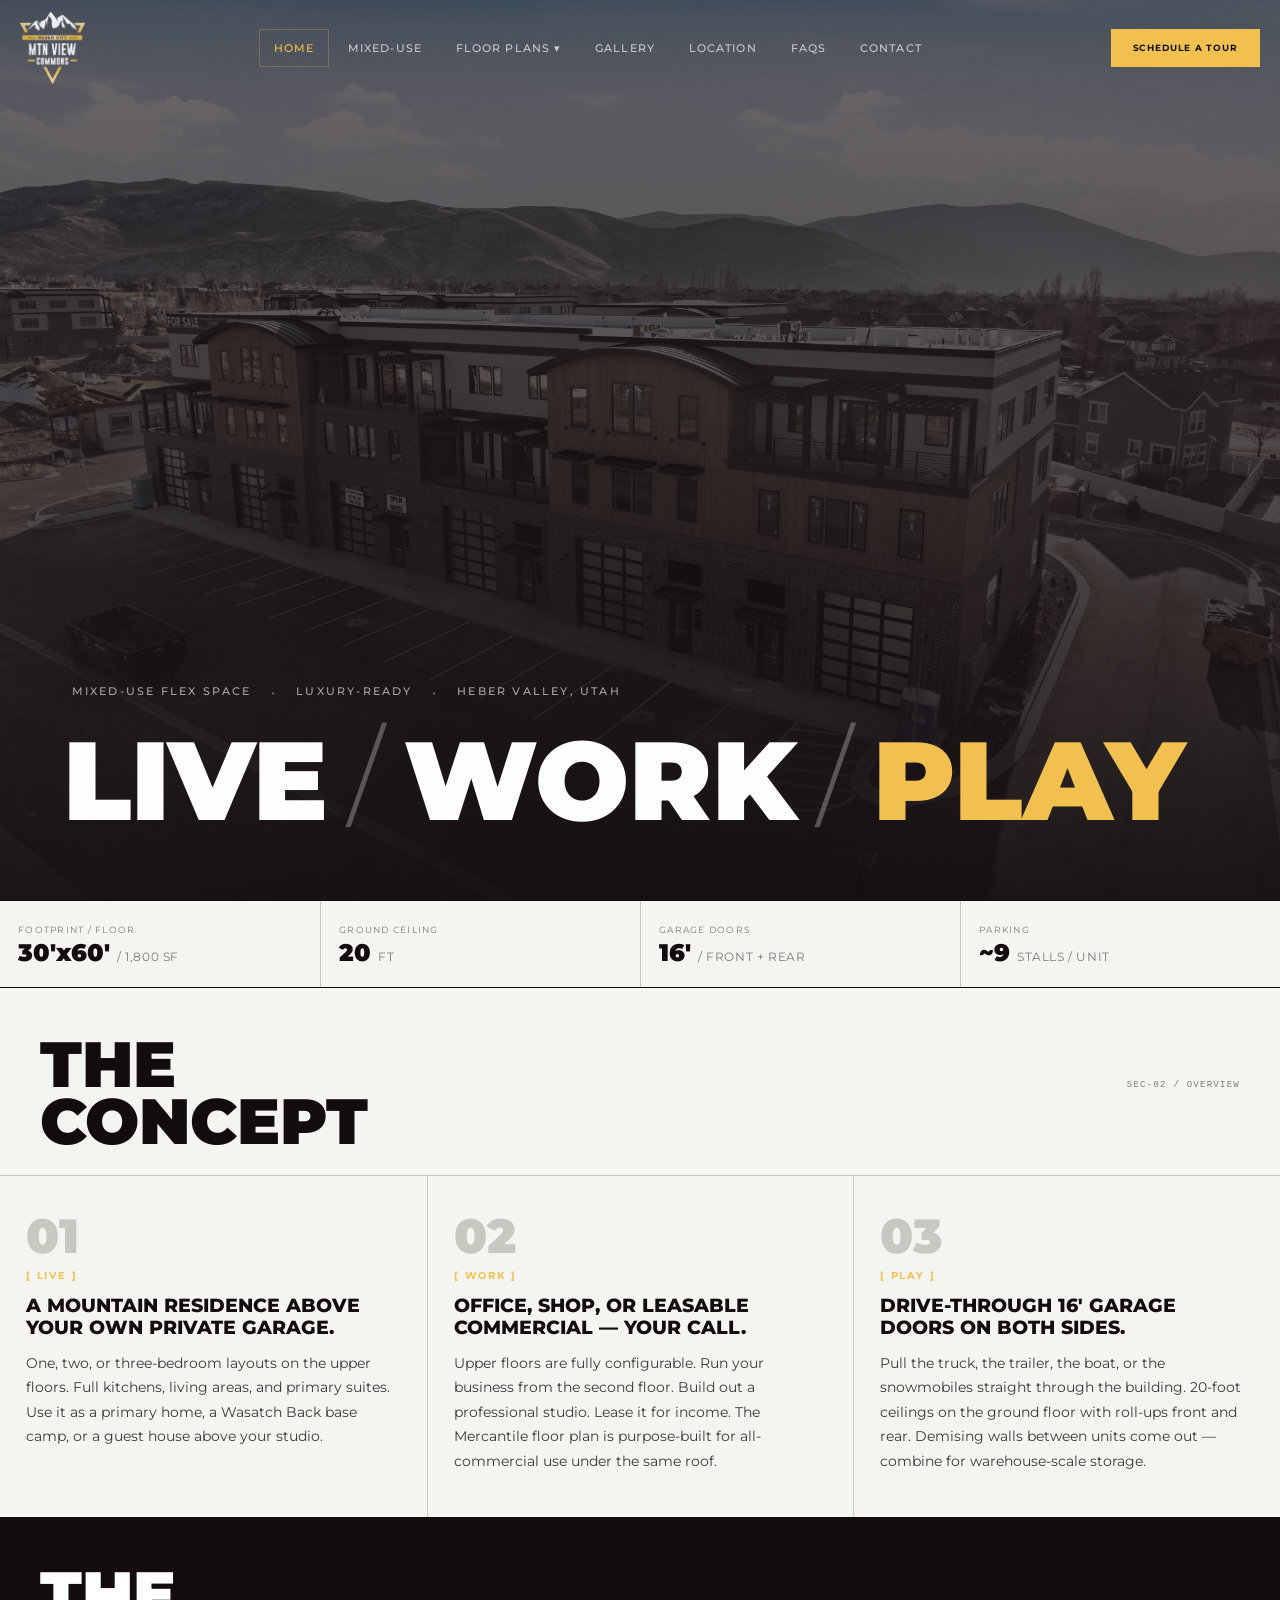
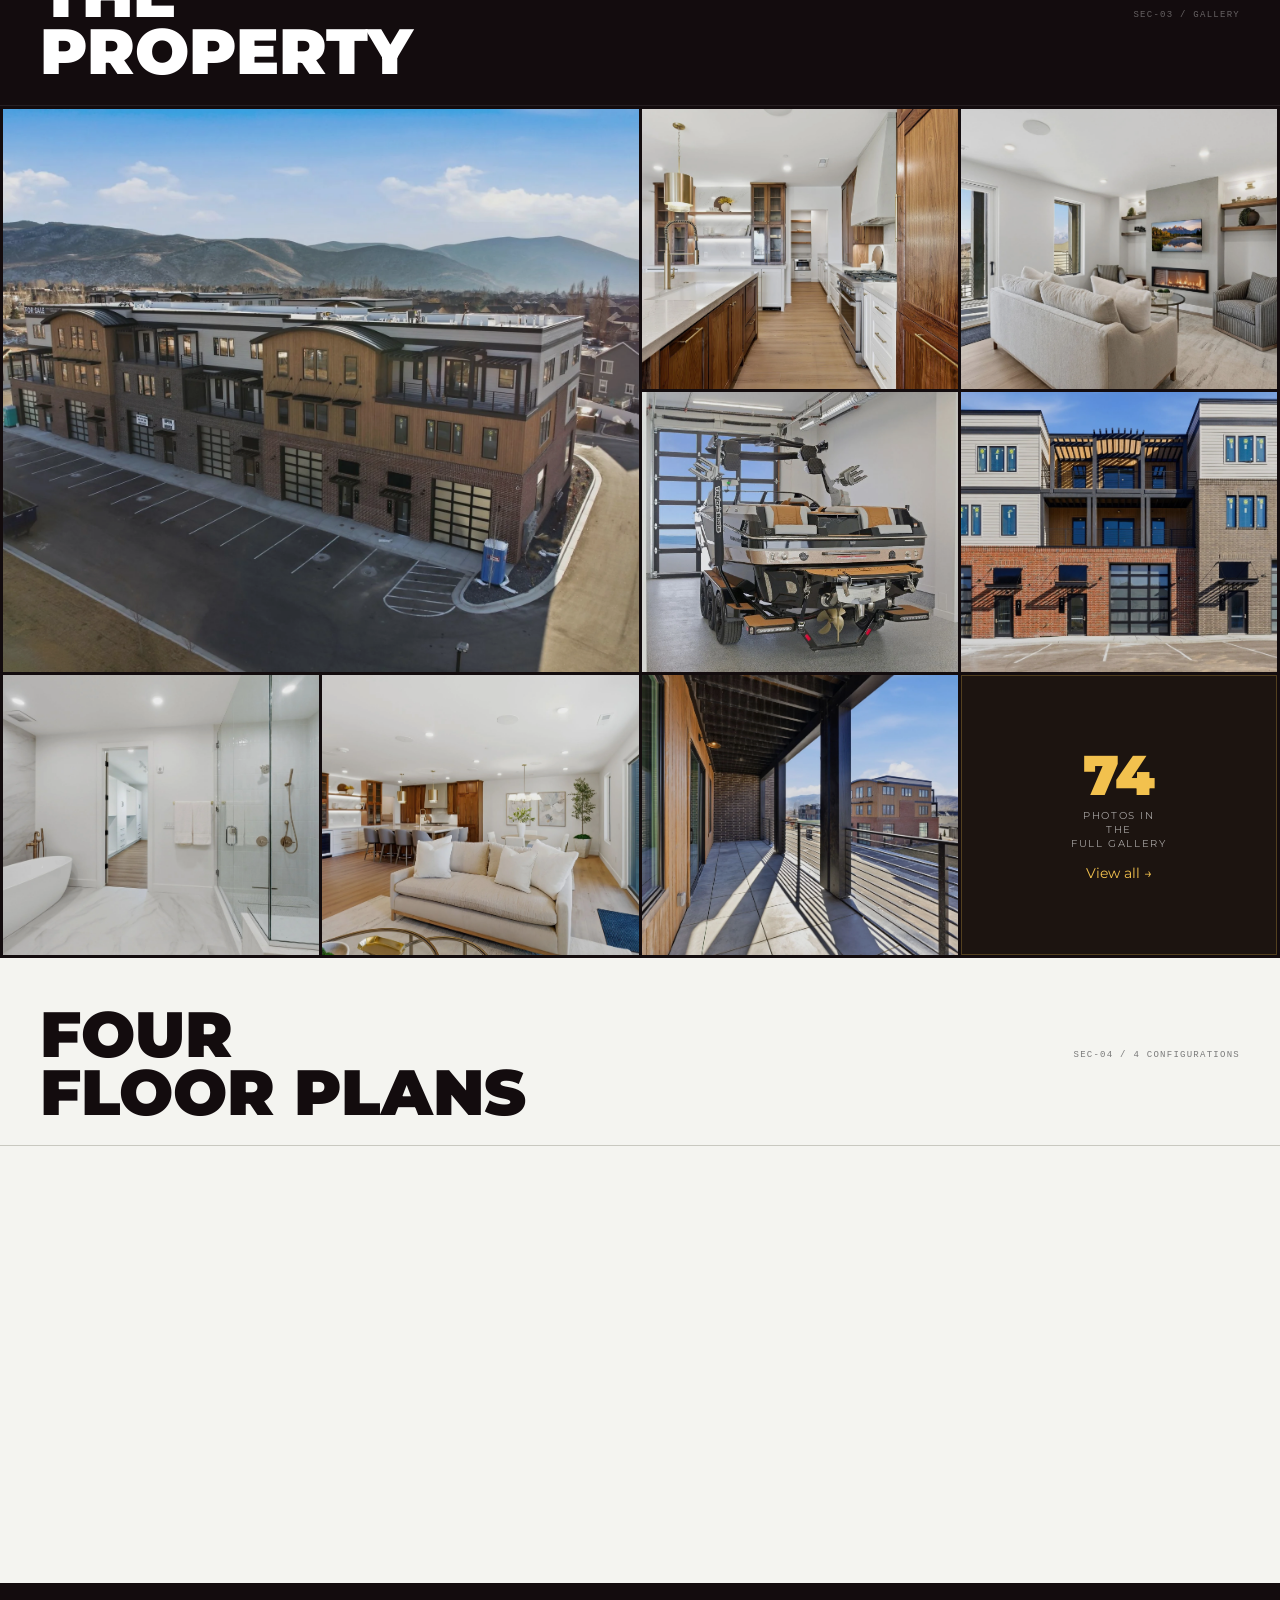
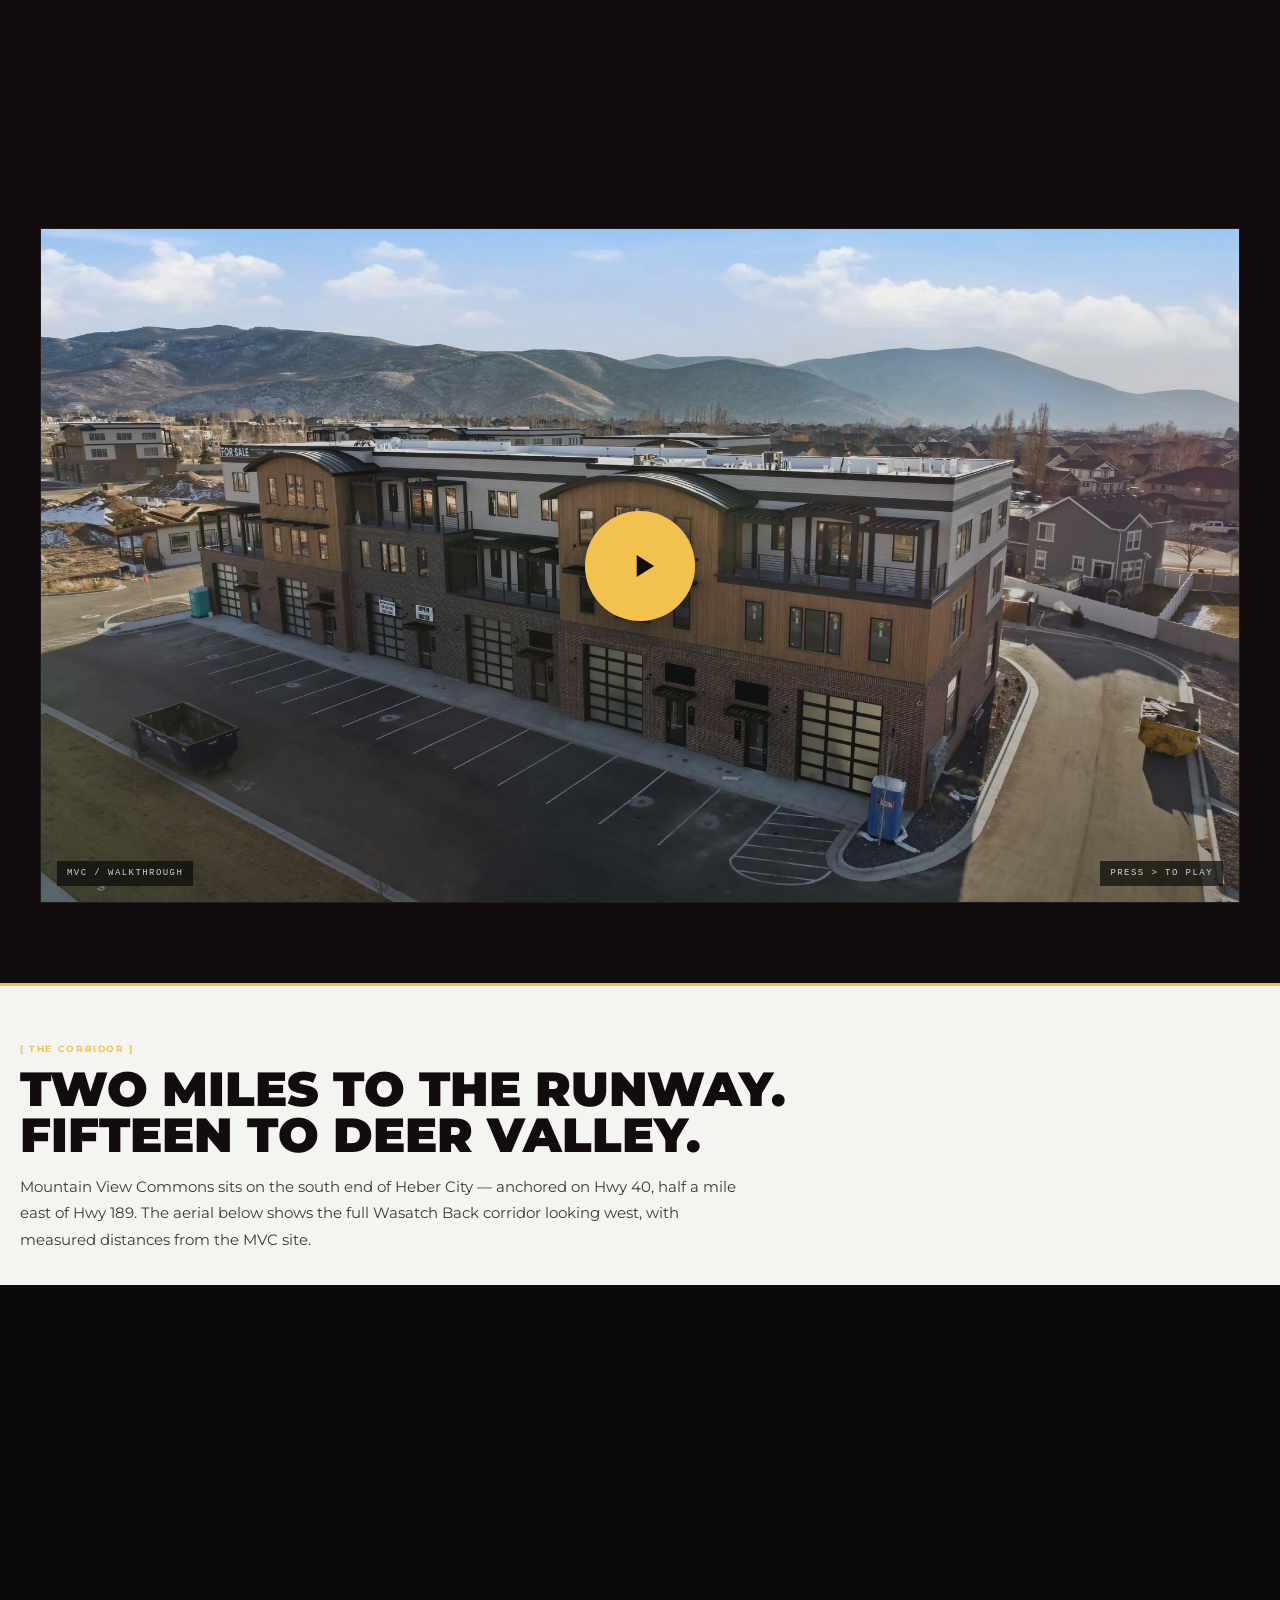
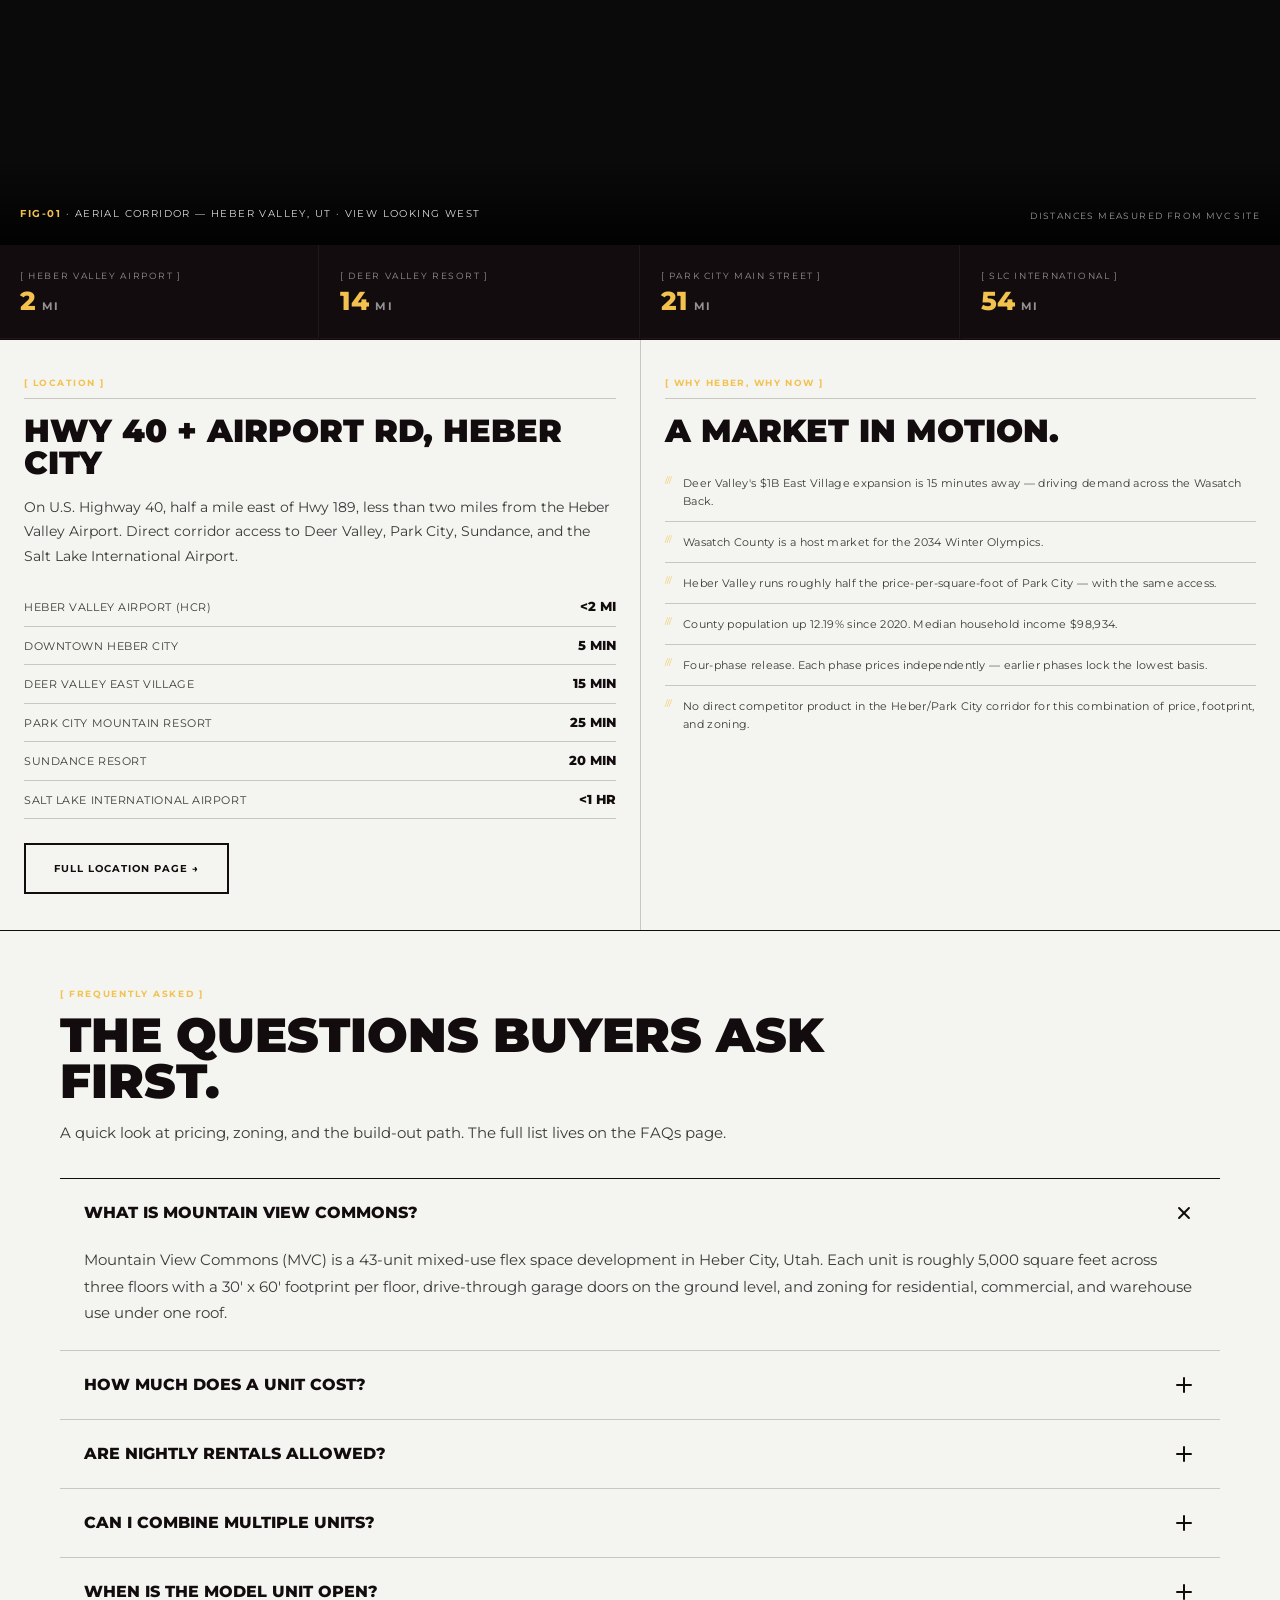
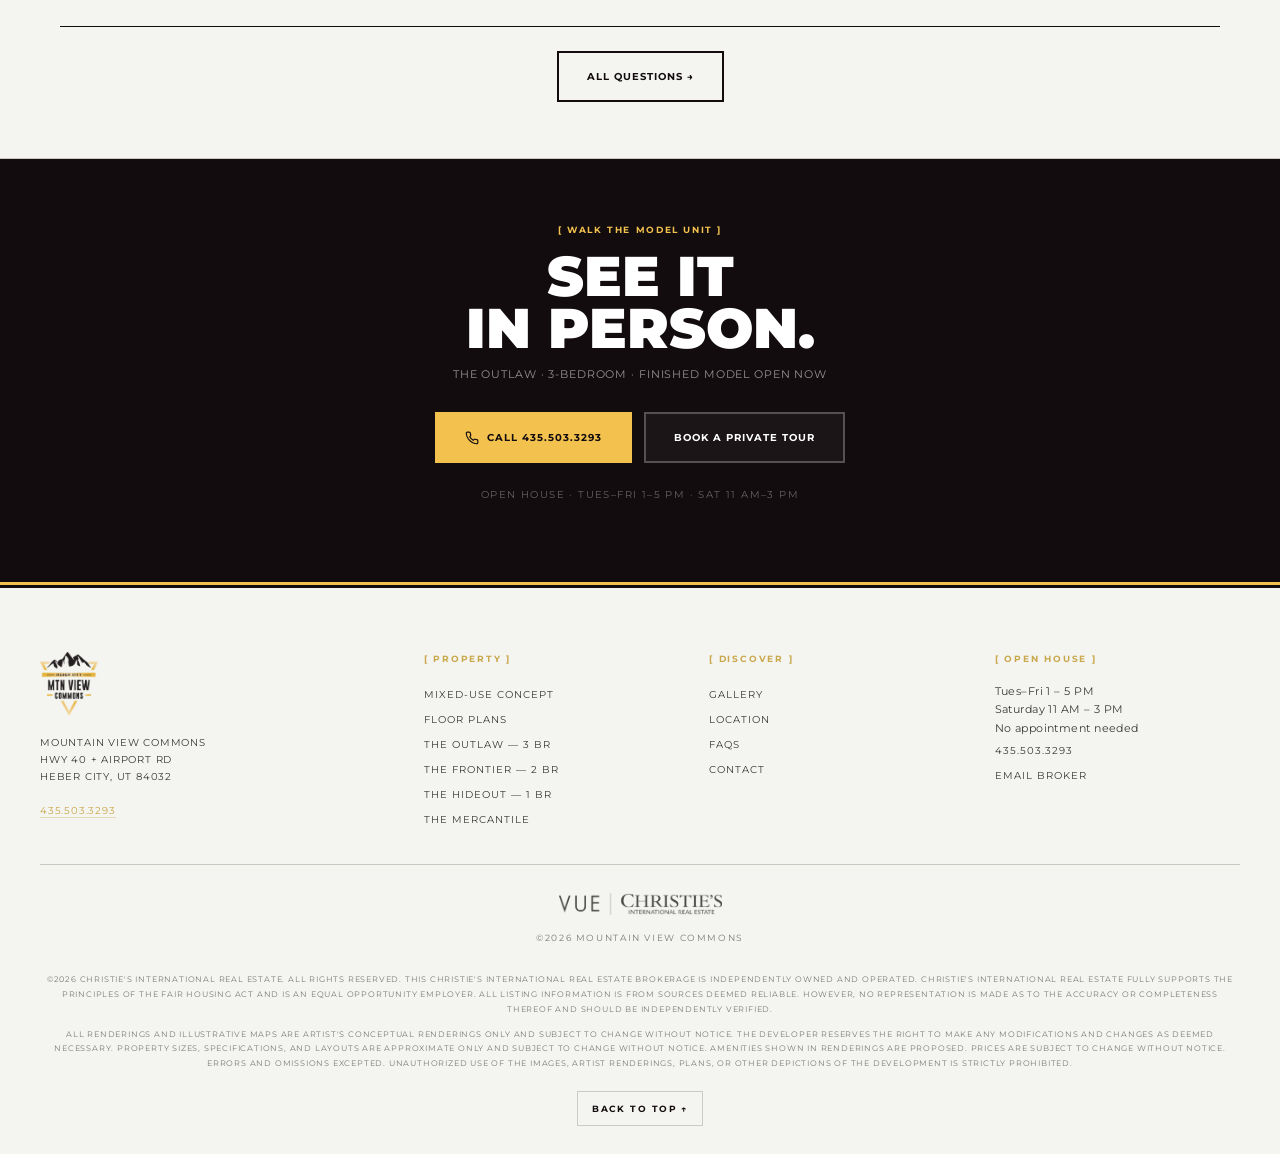
==== commit 02533888: "Simplify homepage hero with video bg and mobile-tailored layout Replace stacked title + deck paragra" ====
--- a/index.html
+++ b/index.html
@@ -40,7 +40,7 @@
     <link rel="preconnect" href="https://fonts.gstatic.com" crossorigin>
     <link href="https://fonts.googleapis.com/css2?family=Montserrat:ital,wght@0,100..900;1,100..900&display=swap" rel="stylesheet">
 
-    <link rel="stylesheet" href="/assets/styles.css">
+    <link rel="stylesheet" href="/assets/styles.css?v=16">
 
     <!-- Structured Data -->
     <script type="application/ld+json">
@@ -197,30 +197,33 @@
      ================================================================ -->
 <section class="home-hero">
     <div class="home-hero__bg">
-        <img src="/assets/photos/DJI_0697.webp" alt="Aerial view of Mountain View Commons mixed-use development in Heber City, Utah, with the Wasatch Range in the background" width="2048" height="1364" loading="eager" fetchpriority="high">
+        <video class="home-hero__video"
+               autoplay muted loop playsinline
+               preload="metadata"
+               poster="/assets/photos/DJI_0697.webp"
+               aria-hidden="true">
+            <source src="https://assets.cdn.filesafe.space/jmi9G6HcIXtki2Y1JVCz/media/69e1367f8696a78b8d68dff6.mov">
+        </video>
     </div>
     <div class="home-hero__content">
-        <div class="home-hero__id">[ MVC / HEBER CITY, UT / 40.4862N · 111.4136W ]</div>
-        <h1 class="home-hero__title">
-            LIVE<br>
-            WORK<br>
-            <span class="gold-line">PLAY</span>
-        </h1>
-        <p class="home-hero__deck">
-            43 mixed-use flex units in the Heber Valley. Roughly 5,000 square feet across three stories — residential above, commercial in the middle, drive-through garage below. One building. Yours to configure.
-        </p>
-        <div class="home-hero__meta">
-            <span class="home-hero__meta-item"><strong>~5,000</strong> SQ FT</span>
-            <span class="home-hero__meta-item"><strong>3</strong> STORIES</span>
-            <span class="home-hero__meta-item"><strong>4</strong> PLANS</span>
-            <span class="home-hero__meta-item"><strong>FROM&nbsp;$1.05M</strong></span>
-        </div>
-        <div class="btn-row">
-            <a href="/contact/" class="btn btn--gold">
-                <svg class="btn__icon" viewBox="0 0 24 24" fill="none" stroke="currentColor" stroke-width="2" stroke-linecap="round" stroke-linejoin="round"><path d="M22 16.92v3a2 2 0 0 1-2.18 2 19.79 19.79 0 0 1-8.63-3.07 19.5 19.5 0 0 1-6-6 19.79 19.79 0 0 1-3.07-8.67A2 2 0 0 1 4.11 2h3a2 2 0 0 1 2 1.72 12.84 12.84 0 0 0 .7 2.81 2 2 0 0 1-.45 2.11L8.09 9.91a16 16 0 0 0 6 6l1.27-1.27a2 2 0 0 1 2.11-.45 12.84 12.84 0 0 0 2.81.7A2 2 0 0 1 22 16.92z"/></svg>
-                Schedule a Tour
-            </a>
-            <a href="/floor-plans/" class="btn btn--white">&gt;&gt;&gt; See Floor Plans</a>
+        <div class="home-hero__lockup">
+            <div class="home-hero__id">
+                <span class="home-hero__id-item home-hero__id-item--d">Mixed-Use Flex Space</span>
+                <span class="home-hero__id-item home-hero__id-item--m">Flex Space</span>
+                <span class="home-hero__id-sep" aria-hidden="true">·</span>
+                <span class="home-hero__id-item home-hero__id-item--d">Luxury-Ready</span>
+                <span class="home-hero__id-item home-hero__id-item--m">Luxury Ready</span>
+                <span class="home-hero__id-sep" aria-hidden="true">·</span>
+                <span class="home-hero__id-item home-hero__id-item--d">Heber Valley, Utah</span>
+                <span class="home-hero__id-item home-hero__id-item--m">Heber, Utah</span>
+            </div>
+            <h1 class="home-hero__title">LIVE<span class="home-hero__sep">/</span>WORK<span class="home-hero__sep">/</span><span class="gold-line">PLAY</span></h1>
+            <div class="home-hero__cta">
+                <a href="/contact/" class="btn btn--gold">
+                    <svg class="btn__icon" viewBox="0 0 24 24" fill="none" stroke="currentColor" stroke-width="2" stroke-linecap="round" stroke-linejoin="round"><path d="M22 16.92v3a2 2 0 0 1-2.18 2 19.79 19.79 0 0 1-8.63-3.07 19.5 19.5 0 0 1-6-6 19.79 19.79 0 0 1-3.07-8.67A2 2 0 0 1 4.11 2h3a2 2 0 0 1 2 1.72 12.84 12.84 0 0 0 .7 2.81 2 2 0 0 1-.45 2.11L8.09 9.91a16 16 0 0 0 6 6l1.27-1.27a2 2 0 0 1 2.11-.45 12.84 12.84 0 0 0 2.81.7A2 2 0 0 1 22 16.92z"/></svg>
+                    Schedule a Tour
+                </a>
+            </div>
         </div>
     </div>
 </section>
--- a/assets/styles.css
+++ b/assets/styles.css
@@ -184,6 +184,7 @@
     top: 0; left: 0; right: 0;
     z-index: 50;
 }
+
 .navigation::after {
     content: '';
     position: absolute;
@@ -564,7 +565,6 @@
     min-height: 100dvh;
     display: flex;
     flex-direction: column;
-    justify-content: flex-end;
     overflow: hidden;
     background: var(--ink);
 }
@@ -576,12 +576,14 @@
     100% { transform: scale(1.05) translate(0, 0); }
 }
 
-.home-hero__bg img {
-    width: 100%; height: 100%; object-fit: cover;
+.home-hero__video {
+    position: absolute;
+    inset: 0;
+    width: 100%; height: 100%;
+    object-fit: cover;
+    display: block;
     opacity: 0.5;
     filter: grayscale(60%) contrast(1.05) brightness(1.1);
-    animation: hero-drift 25s cubic-bezier(0.45, 0, 0.55, 1) infinite;
-    will-change: transform;
 }
 .home-hero__bg::after {
     content: '';
@@ -595,38 +597,74 @@
 .home-hero__content {
     position: relative;
     z-index: 3;
-    padding: 0 20px 48px 20px;
+    padding: 32px 20px 48px 20px;
     max-width: 1200px;
     margin: 0 auto;
     width: 100%;
-}
-@media (min-width: 768px) { .home-hero__content { padding-bottom: 64px; } }
+    flex: 1;
+    display: flex;
+    flex-direction: column;
+}
+@media (min-width: 768px) {
+    .home-hero__content { padding: 40px 32px 64px 32px; }
+}
+
+.home-hero__lockup {
+    margin-top: auto;
+    width: 100%;
+    container-type: inline-size;
+}
 
 .home-hero__id {
+    margin-bottom: 24px;
+    margin-left: -0.04em;
+    font-family: 'Montserrat', sans-serif;
+    font-size: 11px;
+    font-weight: 500;
+    letter-spacing: 0.2em;
+    color: rgba(255,255,255,0.62);
+    text-transform: uppercase;
+    line-height: 1.6;
+}
+.home-hero__id-sep {
+    color: rgba(201, 168, 76, 0.85);
+    margin: 0 14px;
+    font-weight: 400;
+    font-size: 1.5em;
+    line-height: 0;
+    vertical-align: middle;
+}
+.home-hero__id-item--m { display: none; }
+@media (max-width: 600px) {
+    .home-hero__id { font-size: 9.5px; letter-spacing: 0.14em; }
+    .home-hero__id-sep { margin: 0 8px; }
+    .home-hero__id-item--d { display: none; }
+    .home-hero__id-item--m { display: inline; }
+}
+@media (max-width: 380px) {
+    .home-hero__id { font-size: 8.5px; letter-spacing: 0.1em; }
+    .home-hero__id-sep { margin: 0 6px; }
+}
+
+.home-hero__title {
+    font-family: 'Montserrat', sans-serif;
+    font-weight: 900;
+    font-size: clamp(26px, 9.8cqw, 130px);
+    text-transform: uppercase;
+    letter-spacing: 0;
+    line-height: 1;
+    color: #fff;
+    margin: 0;
+    margin-left: -0.08em;
+    white-space: nowrap;
+}
+.home-hero__title .gold-line { color: var(--gold); }
+.home-hero__sep {
     display: inline-block;
-    border: 1px solid rgba(255,255,255,0.2);
-    padding: 4px 10px;
-    margin-bottom: 16px;
-    font-family: 'Montserrat', sans-serif;
-    font-size: 10px;
-    letter-spacing: 0.12em;
-    color: rgba(255,255,255,0.5);
-    text-transform: uppercase;
-}
-
-.home-hero__title {
-    font-family: 'Montserrat', sans-serif;
-    font-weight: 900;
-    font-size: clamp(46px, 11vw, 132px);
-    text-transform: uppercase;
-    letter-spacing: 0;
-    line-height: 0.86;
-    color: #fff;
-    margin-bottom: 18px;
-}
-.home-hero__title .gold-line { display: block; color: var(--gold); }
-@media (max-width: 380px) {
-    .home-hero__title { font-size: 42px; }
+    color: rgba(255,255,255,0.28);
+    font-weight: 300;
+    margin: 0 0.18em;
+    transform: translateY(-0.04em);
 }
 
 .home-hero__deck {
@@ -668,6 +706,90 @@
     .home-hero__meta-item + .home-hero__meta-item { border-left: none; }
     .home-hero__meta-item:nth-child(odd) { border-right: 1px solid rgba(255,255,255,0.1); }
     .home-hero__meta-item:nth-child(n+3) { border-top: 1px solid rgba(255,255,255,0.1); }
+}
+
+/* Hero — mobile layout overrides (must come after base hero rules to win cascade) */
+.home-hero__cta { display: none; }
+@media (max-width: 600px) {
+    .home-hero {
+        min-height: 100dvh;
+        aspect-ratio: auto;
+    }
+    .home-hero__bg::after {
+        background: linear-gradient(to bottom,
+            rgba(19,12,14,0.78) 0%,
+            transparent 28%,
+            transparent 55%,
+            rgba(19,12,14,0.92) 100%);
+    }
+    .home-hero__video { opacity: 1 !important; filter: grayscale(50%) brightness(0.92) !important; }
+    .home-hero__cta { display: flex; margin-top: 28px; }
+    .home-hero__cta .btn { width: 100%; min-height: 52px; }
+}
+
+/* Hero scroll indicator */
+.home-hero__scroll {
+    position: absolute;
+    right: 20px;
+    bottom: 24px;
+    z-index: 4;
+    display: flex;
+    flex-direction: column;
+    align-items: center;
+    gap: 14px;
+    color: rgba(255,255,255,0.55);
+    text-decoration: none;
+    transition: opacity 0.5s ease, color 0.2s ease, transform 0.2s ease;
+}
+.home-hero__scroll:hover,
+.home-hero__scroll:focus-visible {
+    color: var(--gold);
+    outline: none;
+}
+.home-hero__scroll-label {
+    font-family: 'Montserrat', sans-serif;
+    font-size: 10px;
+    letter-spacing: 0.22em;
+    text-transform: uppercase;
+    font-weight: 500;
+}
+.home-hero__scroll-line {
+    position: relative;
+    width: 1px;
+    height: 48px;
+    background: rgba(255,255,255,0.18);
+    overflow: hidden;
+}
+.home-hero__scroll-line::after {
+    content: '';
+    position: absolute;
+    top: -14px;
+    left: 0;
+    width: 100%;
+    height: 14px;
+    background: linear-gradient(to bottom, transparent, currentColor);
+    animation: scroll-trace 2s cubic-bezier(0.5, 0, 0.5, 1) infinite;
+}
+@keyframes scroll-trace {
+    0%   { transform: translateY(0); opacity: 0; }
+    20%  { opacity: 1; }
+    80%  { opacity: 1; }
+    100% { transform: translateY(62px); opacity: 0; }
+}
+@media (min-width: 768px) {
+    .home-hero__scroll { right: 32px; bottom: 32px; gap: 16px; }
+    .home-hero__scroll-line { height: 56px; }
+    @keyframes scroll-trace {
+        0%   { transform: translateY(0); opacity: 0; }
+        20%  { opacity: 1; }
+        80%  { opacity: 1; }
+        100% { transform: translateY(70px); opacity: 0; }
+    }
+}
+:root.nav-scrolled .home-hero__scroll {
+    opacity: 0;
+    pointer-events: none;
+    transform: translateY(8px);
 }
 
 /* ----------------------------------------------------------------
@@ -1546,6 +1668,8 @@
     }
     .reveal { opacity: 1; transform: none; }
     .home-hero__bg img { animation: none; }
+    .home-hero__video { display: none; }
+    .home-hero__scroll-line::after { animation: none; opacity: 0.5; transform: translateY(20px); }
 }
 
 /* ----------------------------------------------------------------
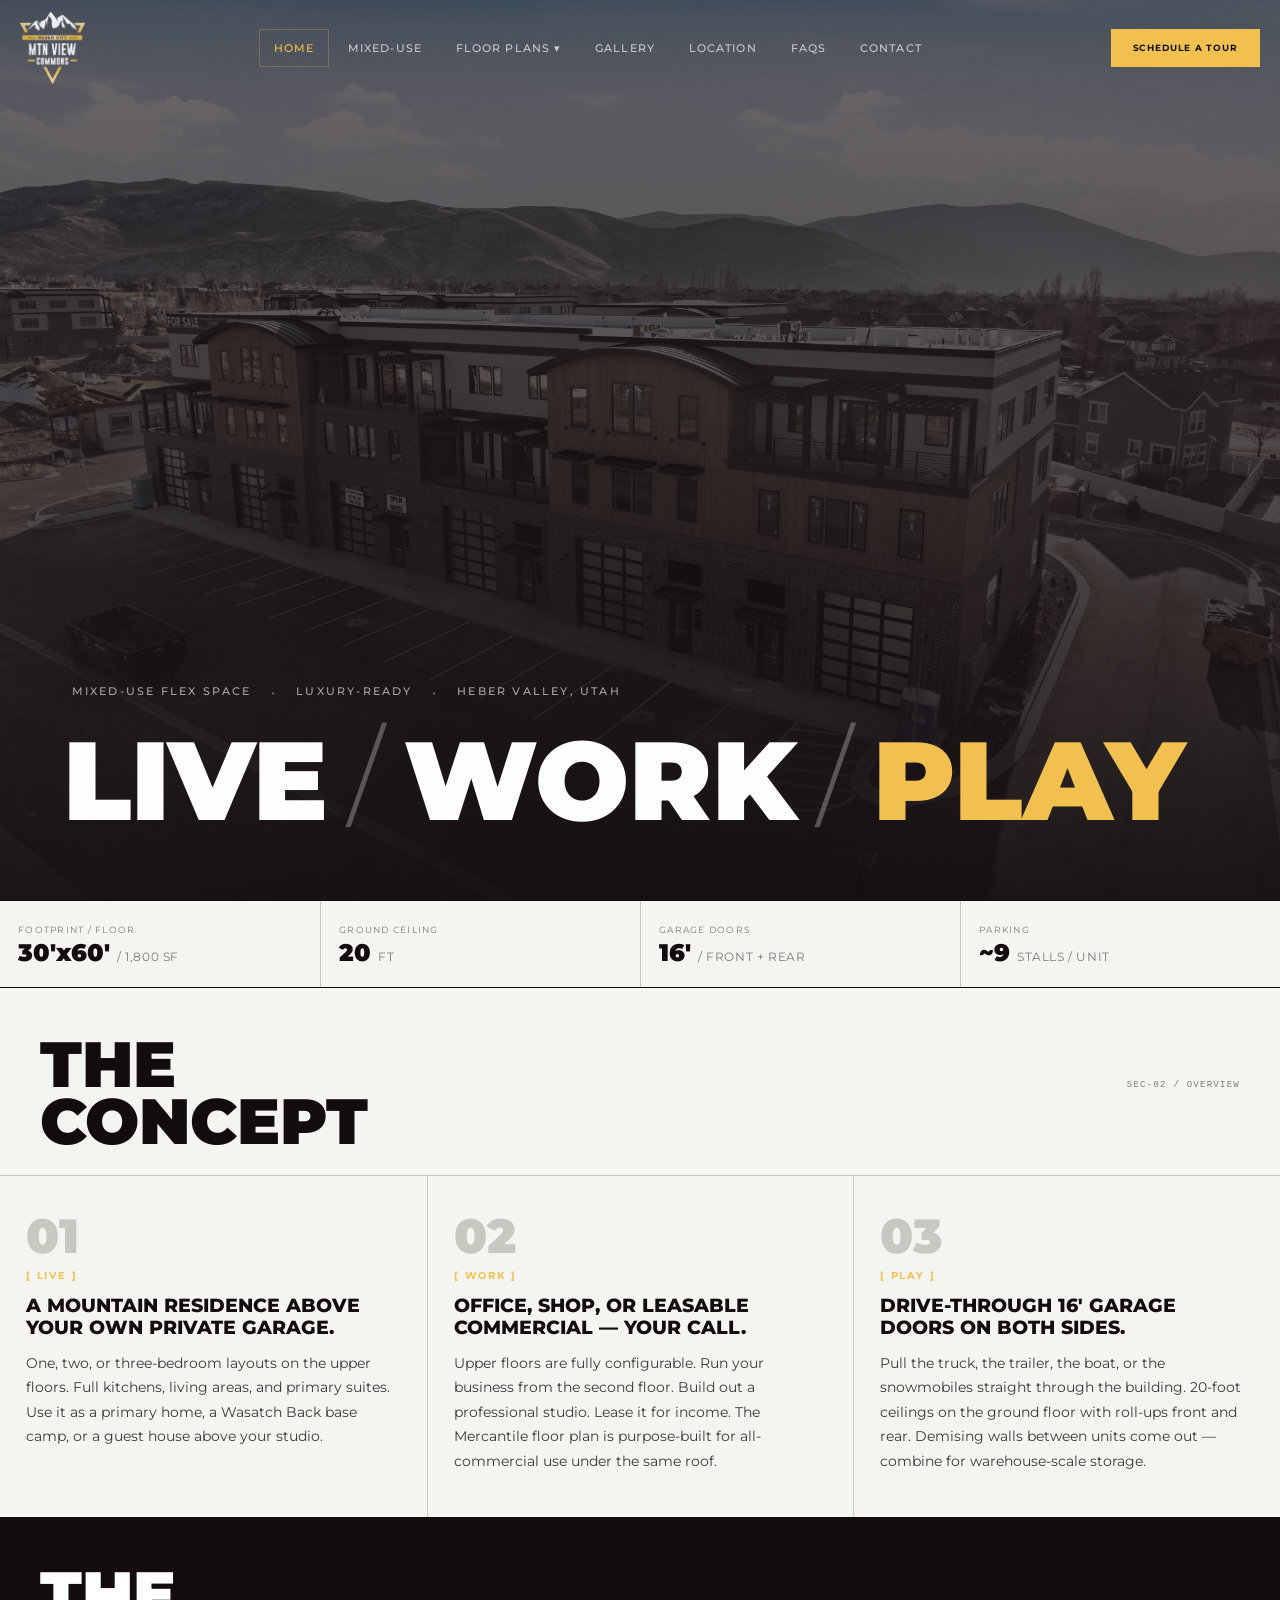
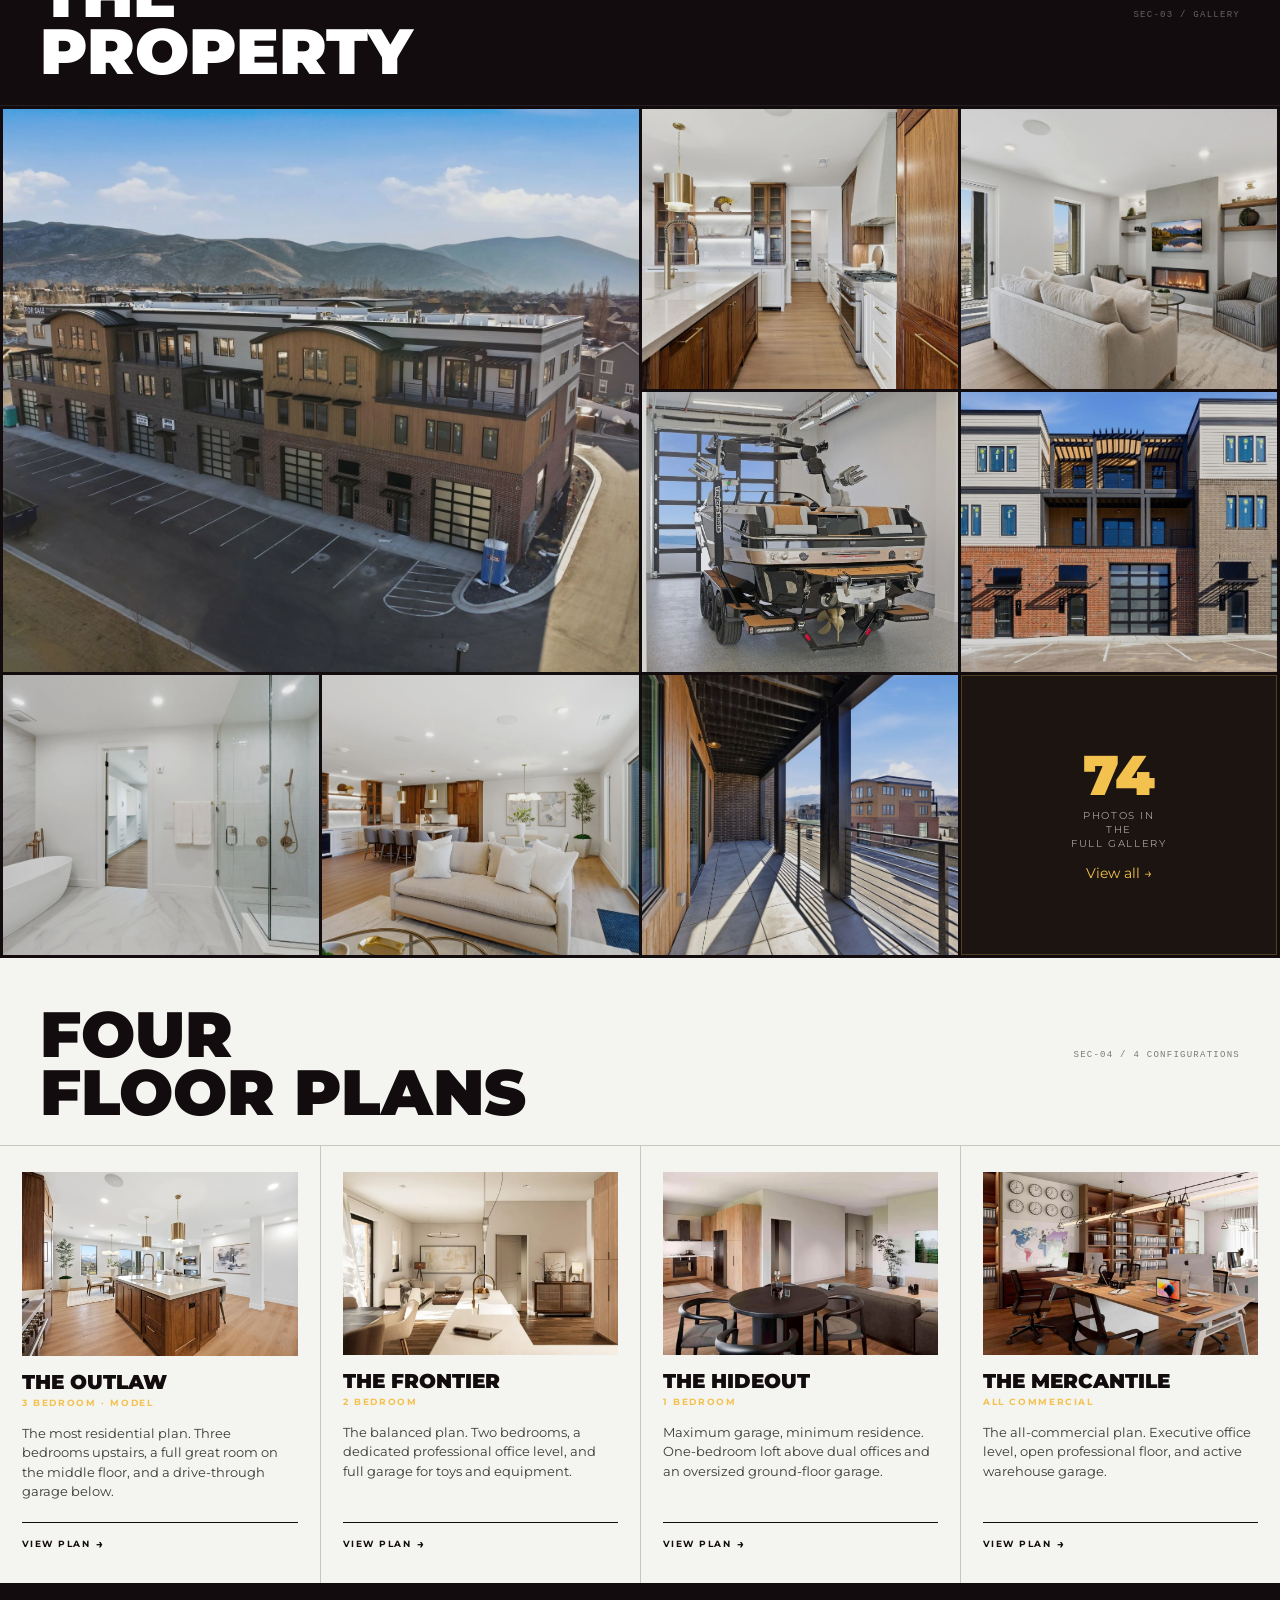
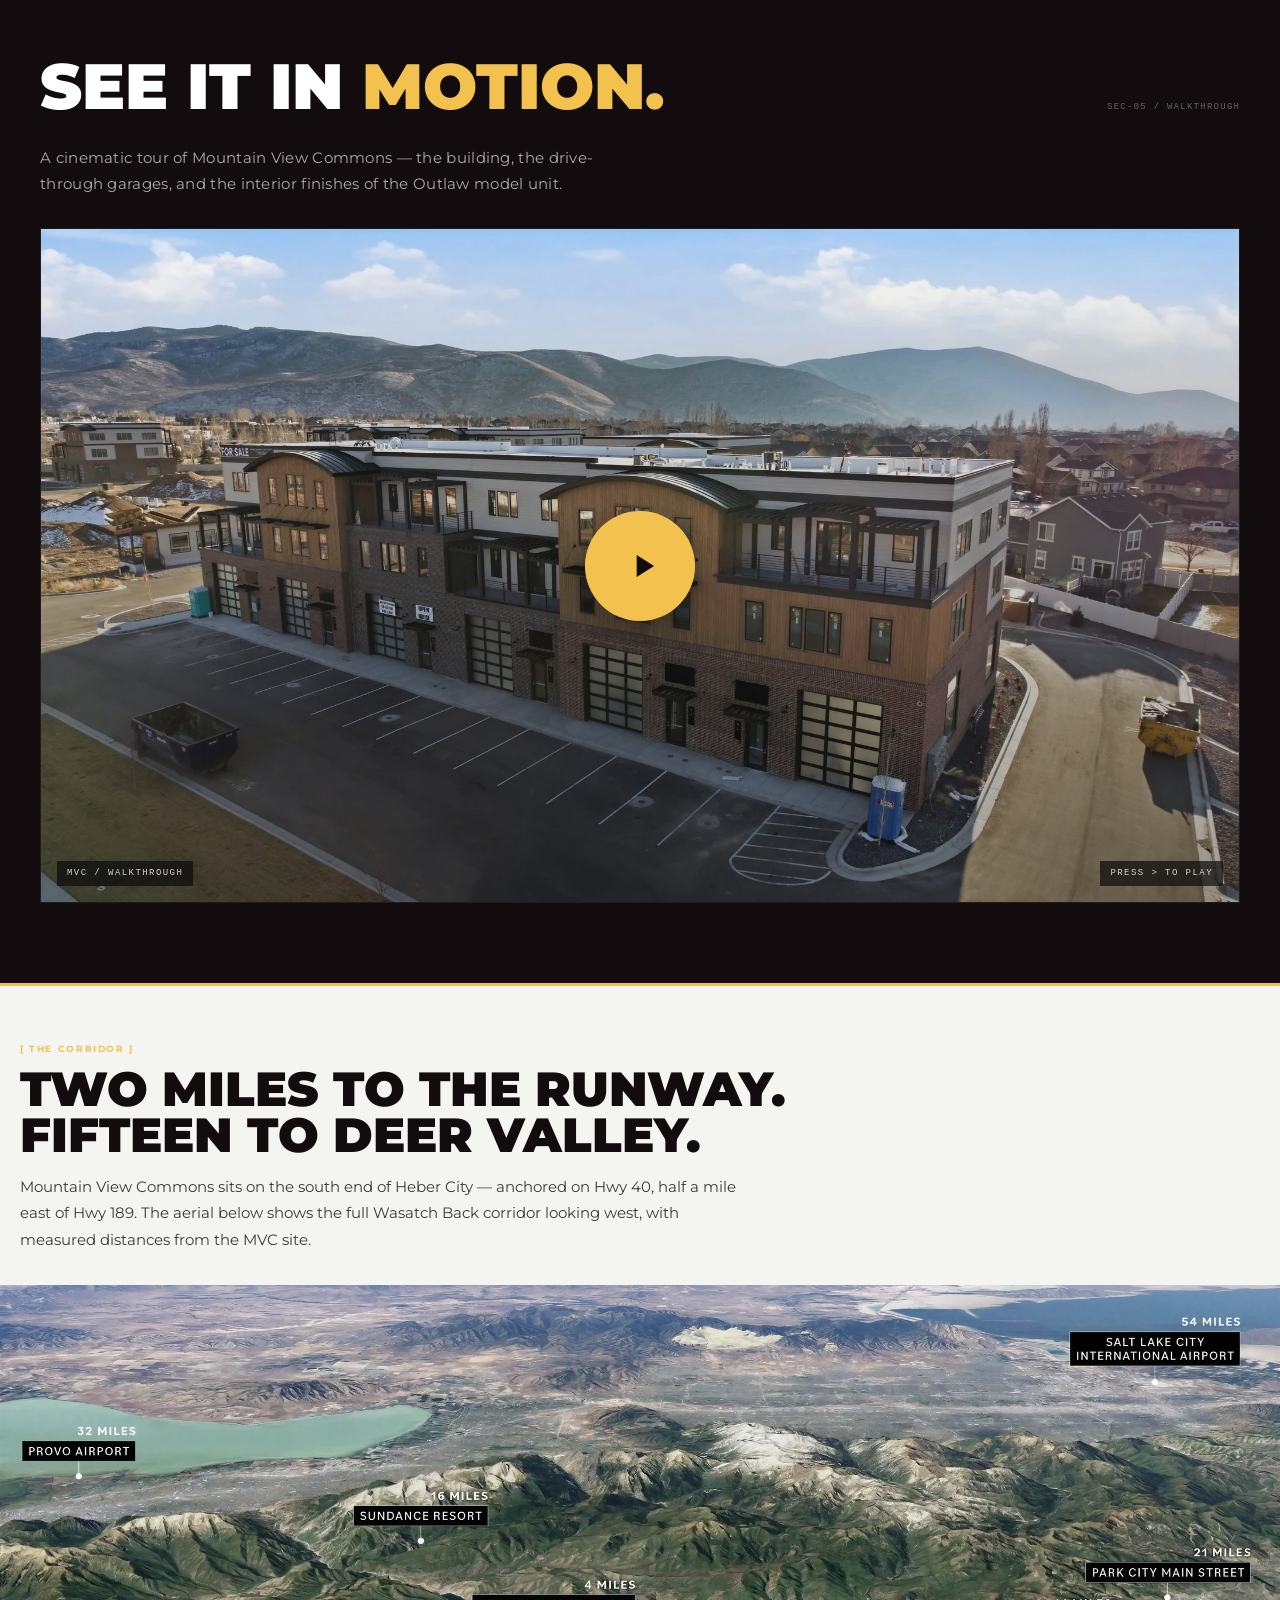
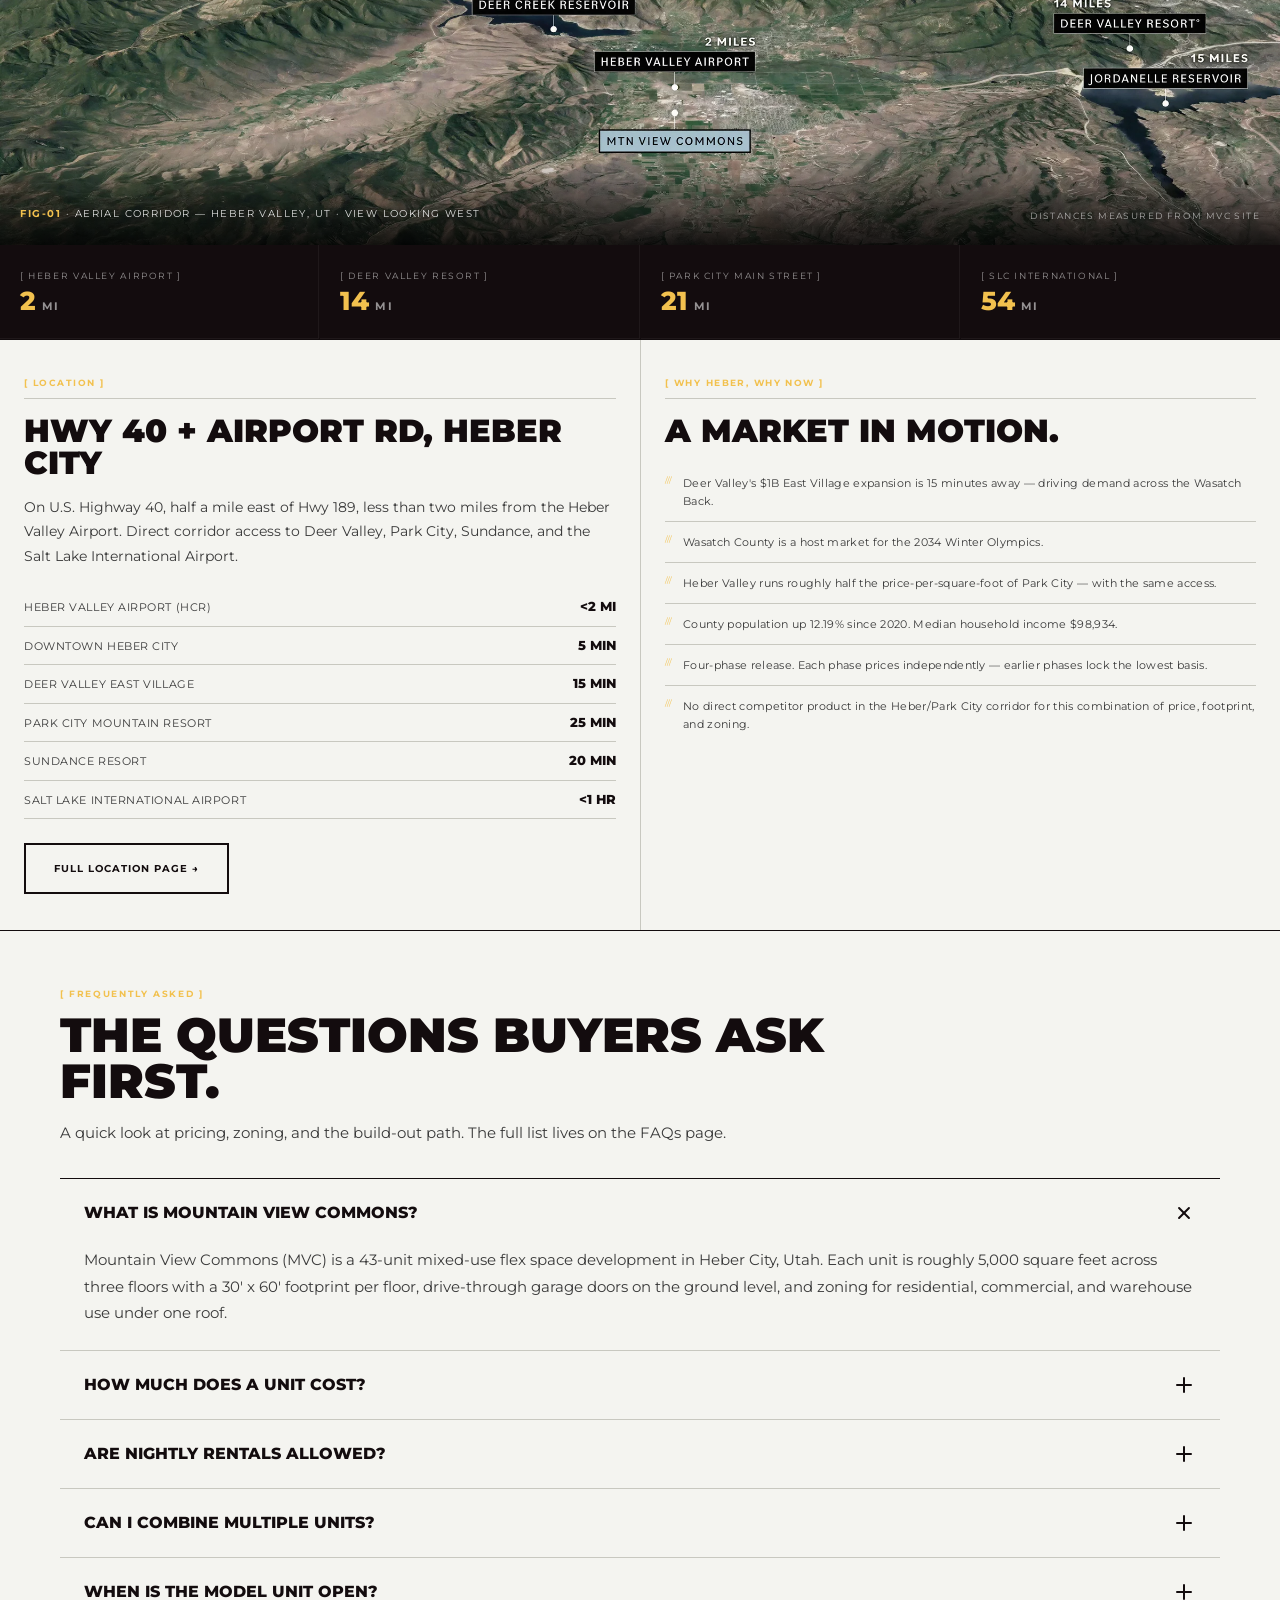
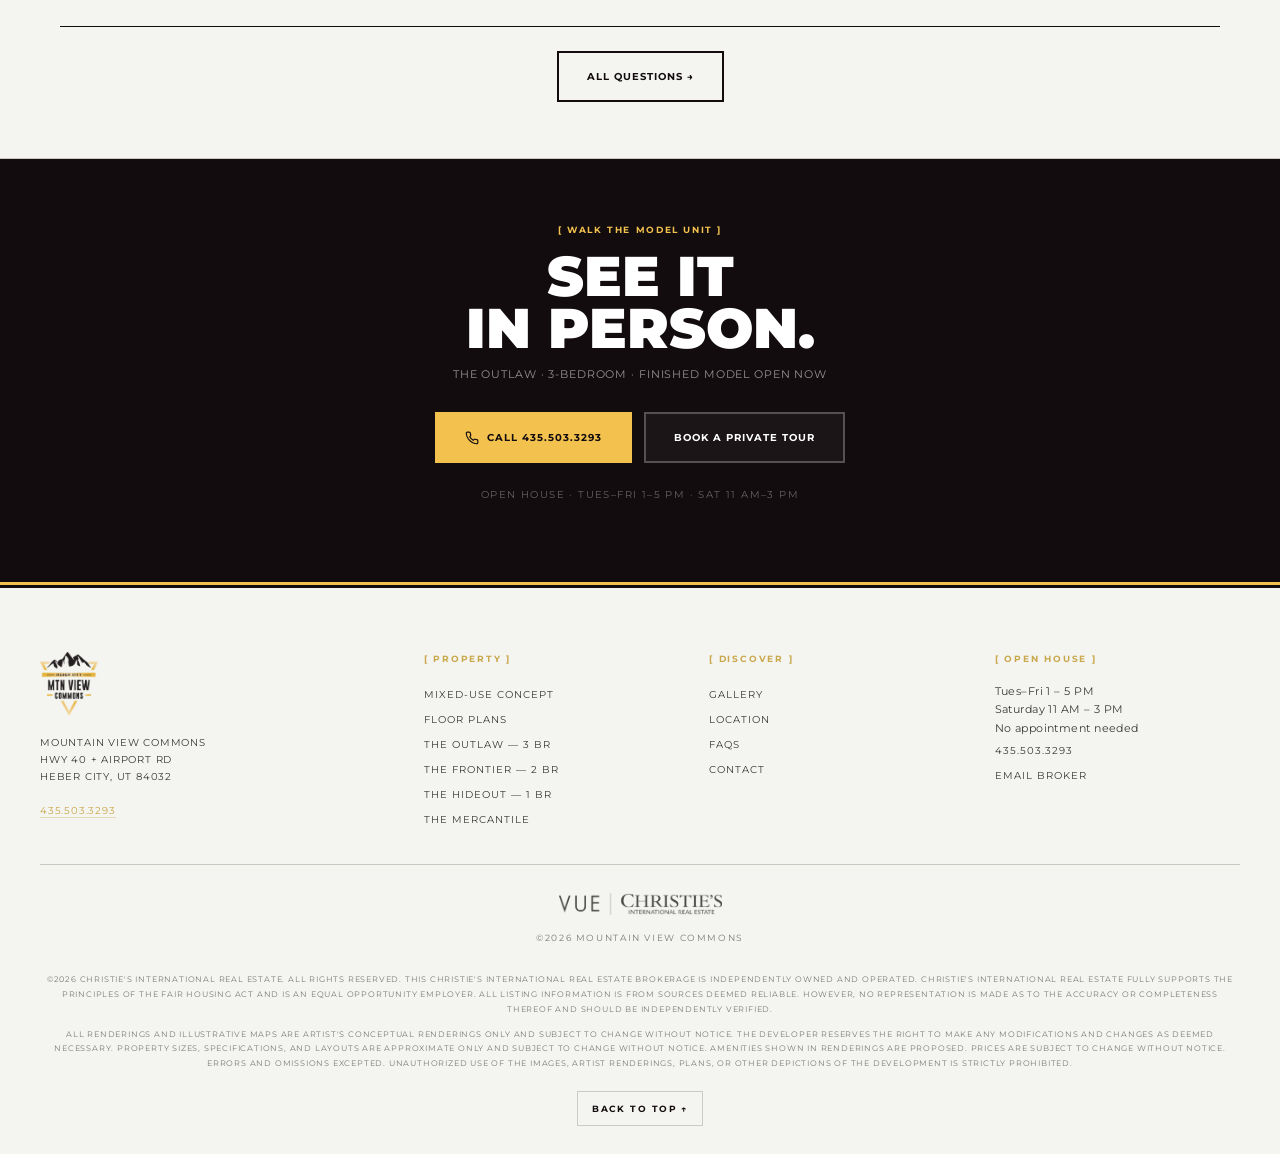
==== commit 32a1822d: "Stack data strip as a 2x2 grid on mobile Previously single-column on phones; now pairs Footprint + C" ====
--- a/index.html
+++ b/index.html
@@ -40,7 +40,7 @@
     <link rel="preconnect" href="https://fonts.gstatic.com" crossorigin>
     <link href="https://fonts.googleapis.com/css2?family=Montserrat:ital,wght@0,100..900;1,100..900&display=swap" rel="stylesheet">
 
-    <link rel="stylesheet" href="/assets/styles.css?v=16">
+    <link rel="stylesheet" href="/assets/styles.css?v=17">
 
     <!-- Structured Data -->
     <script type="application/ld+json">
--- a/assets/styles.css
+++ b/assets/styles.css
@@ -802,18 +802,24 @@
 }
 .data-strip__inner {
     display: grid;
-    grid-template-columns: 1fr;
+    grid-template-columns: 1fr 1fr;
 }
 .data-strip__cell {
     background: var(--paper);
     padding: 22px 18px;
     transition: background 0.5s cubic-bezier(0.16, 1, 0.3, 1);
-    border-top: 1px solid var(--rule-light);
-}
-.data-strip__cell:first-child { border-top: none; }
+}
+@media (max-width: 639px) {
+    .data-strip__cell {
+        border-top: 1px solid var(--rule-light);
+        border-left: 1px solid var(--rule-light);
+    }
+    .data-strip__cell:nth-child(-n+2) { border-top: none; }
+    .data-strip__cell:nth-child(odd) { border-left: none; }
+}
 @media (min-width: 640px) {
     .data-strip__inner { grid-template-columns: repeat(4, 1fr); }
-    .data-strip__cell { border-top: none; border-left: 1px solid var(--rule-light); }
+    .data-strip__cell { border-left: 1px solid var(--rule-light); }
     .data-strip__cell:first-child { border-left: none; }
 }
 .data-strip__cell:hover { background: var(--paper-mid); }
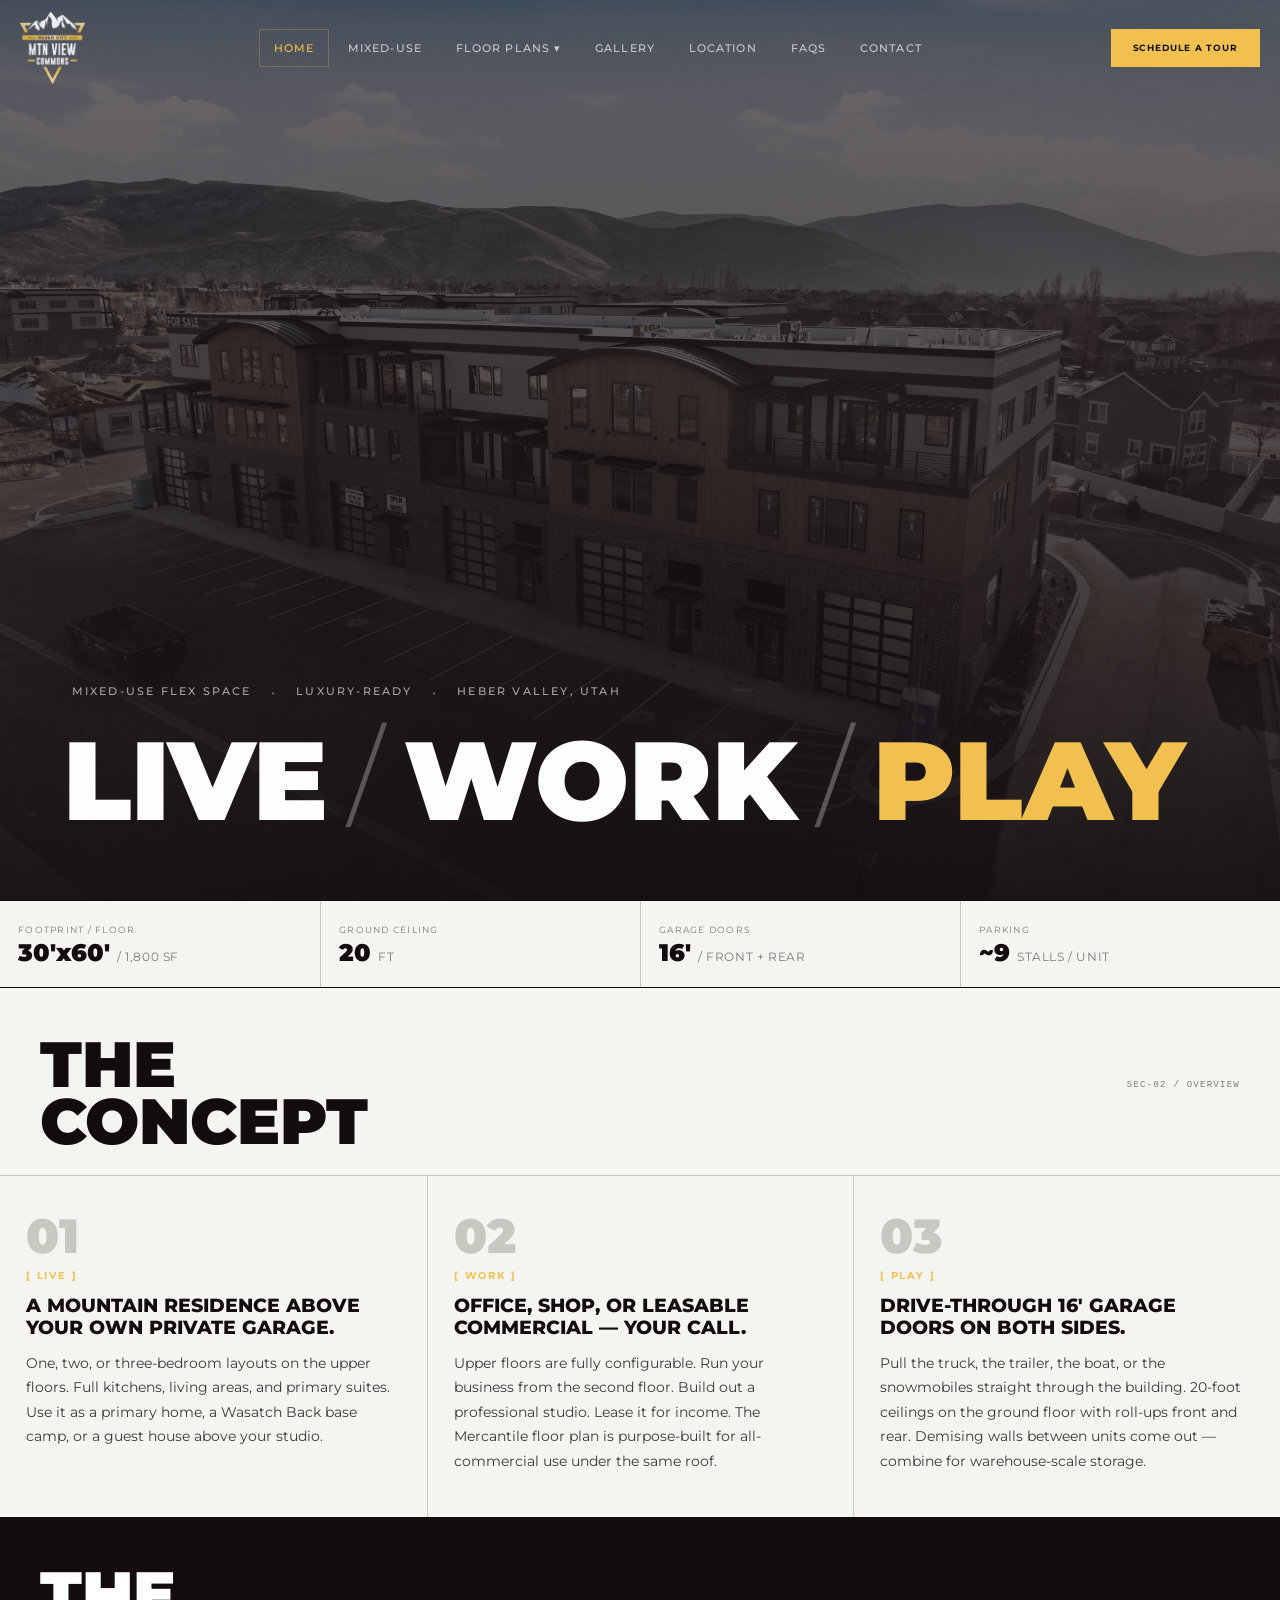
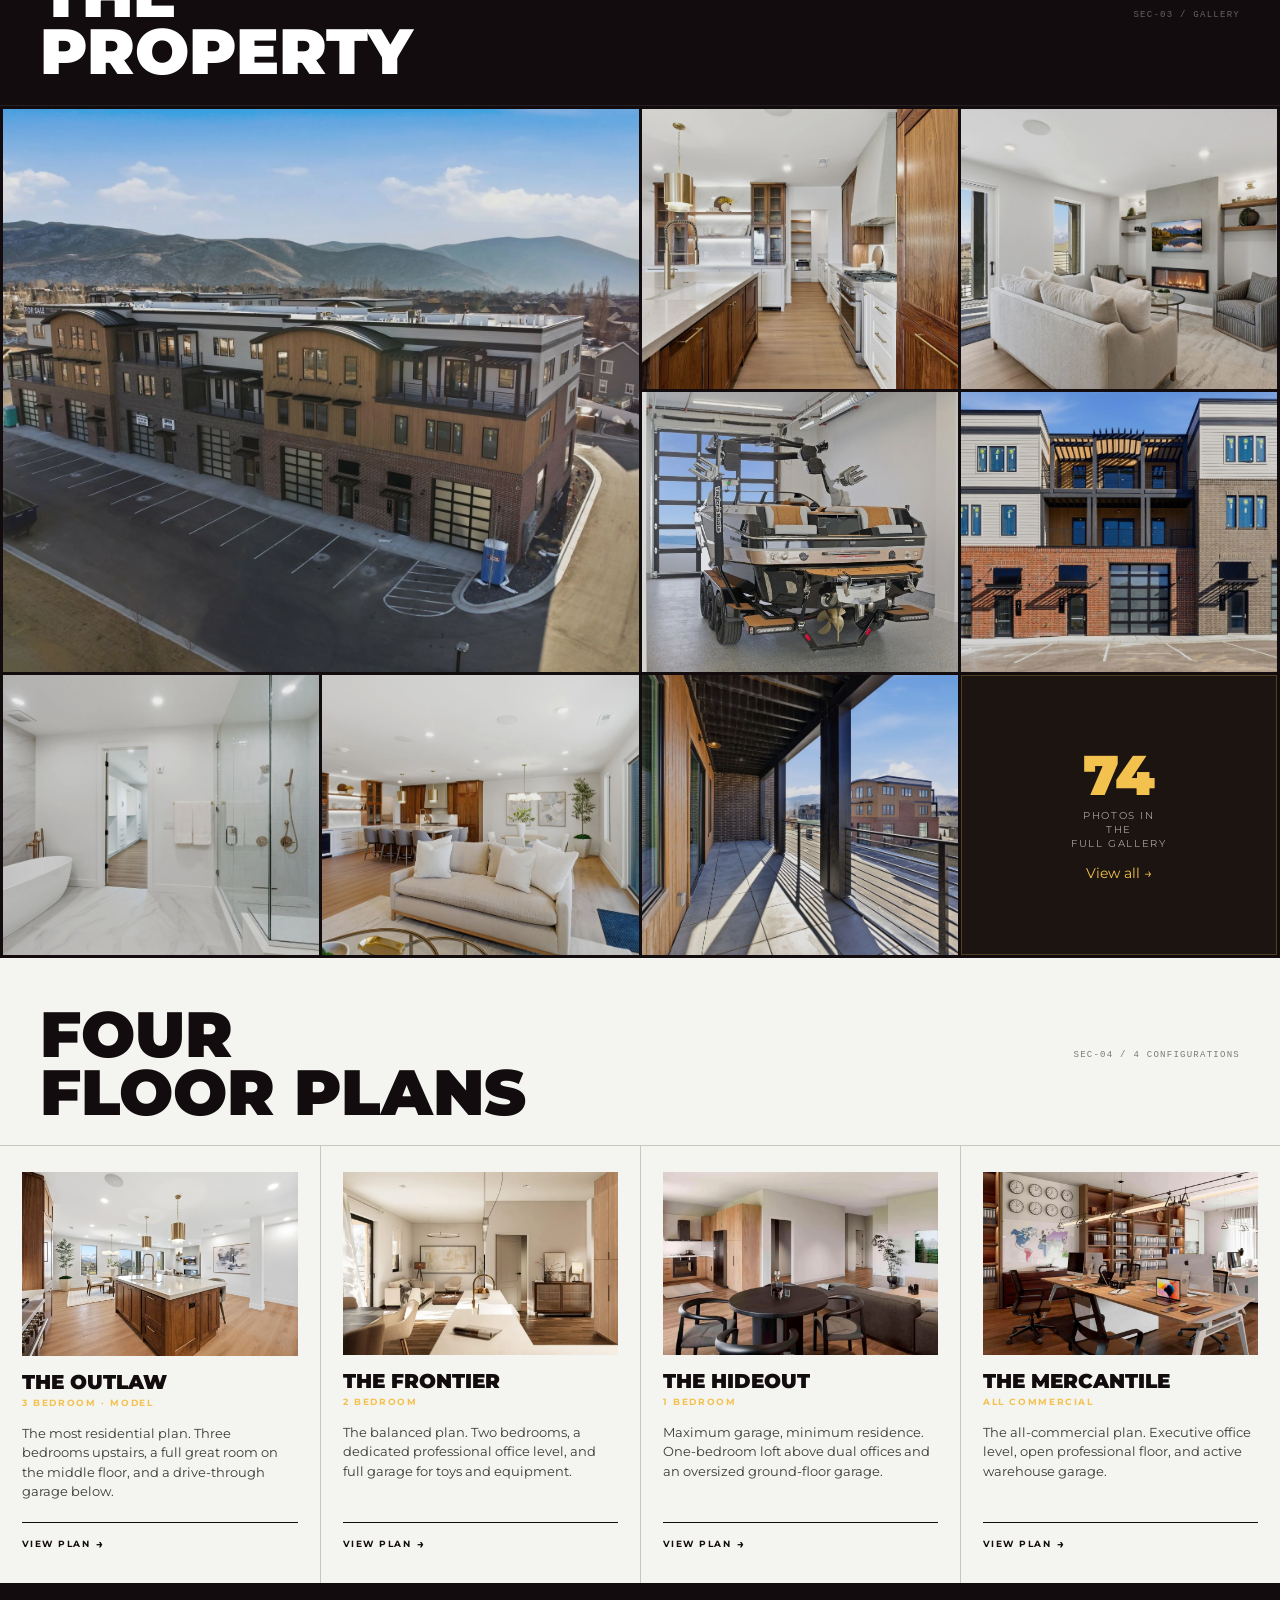
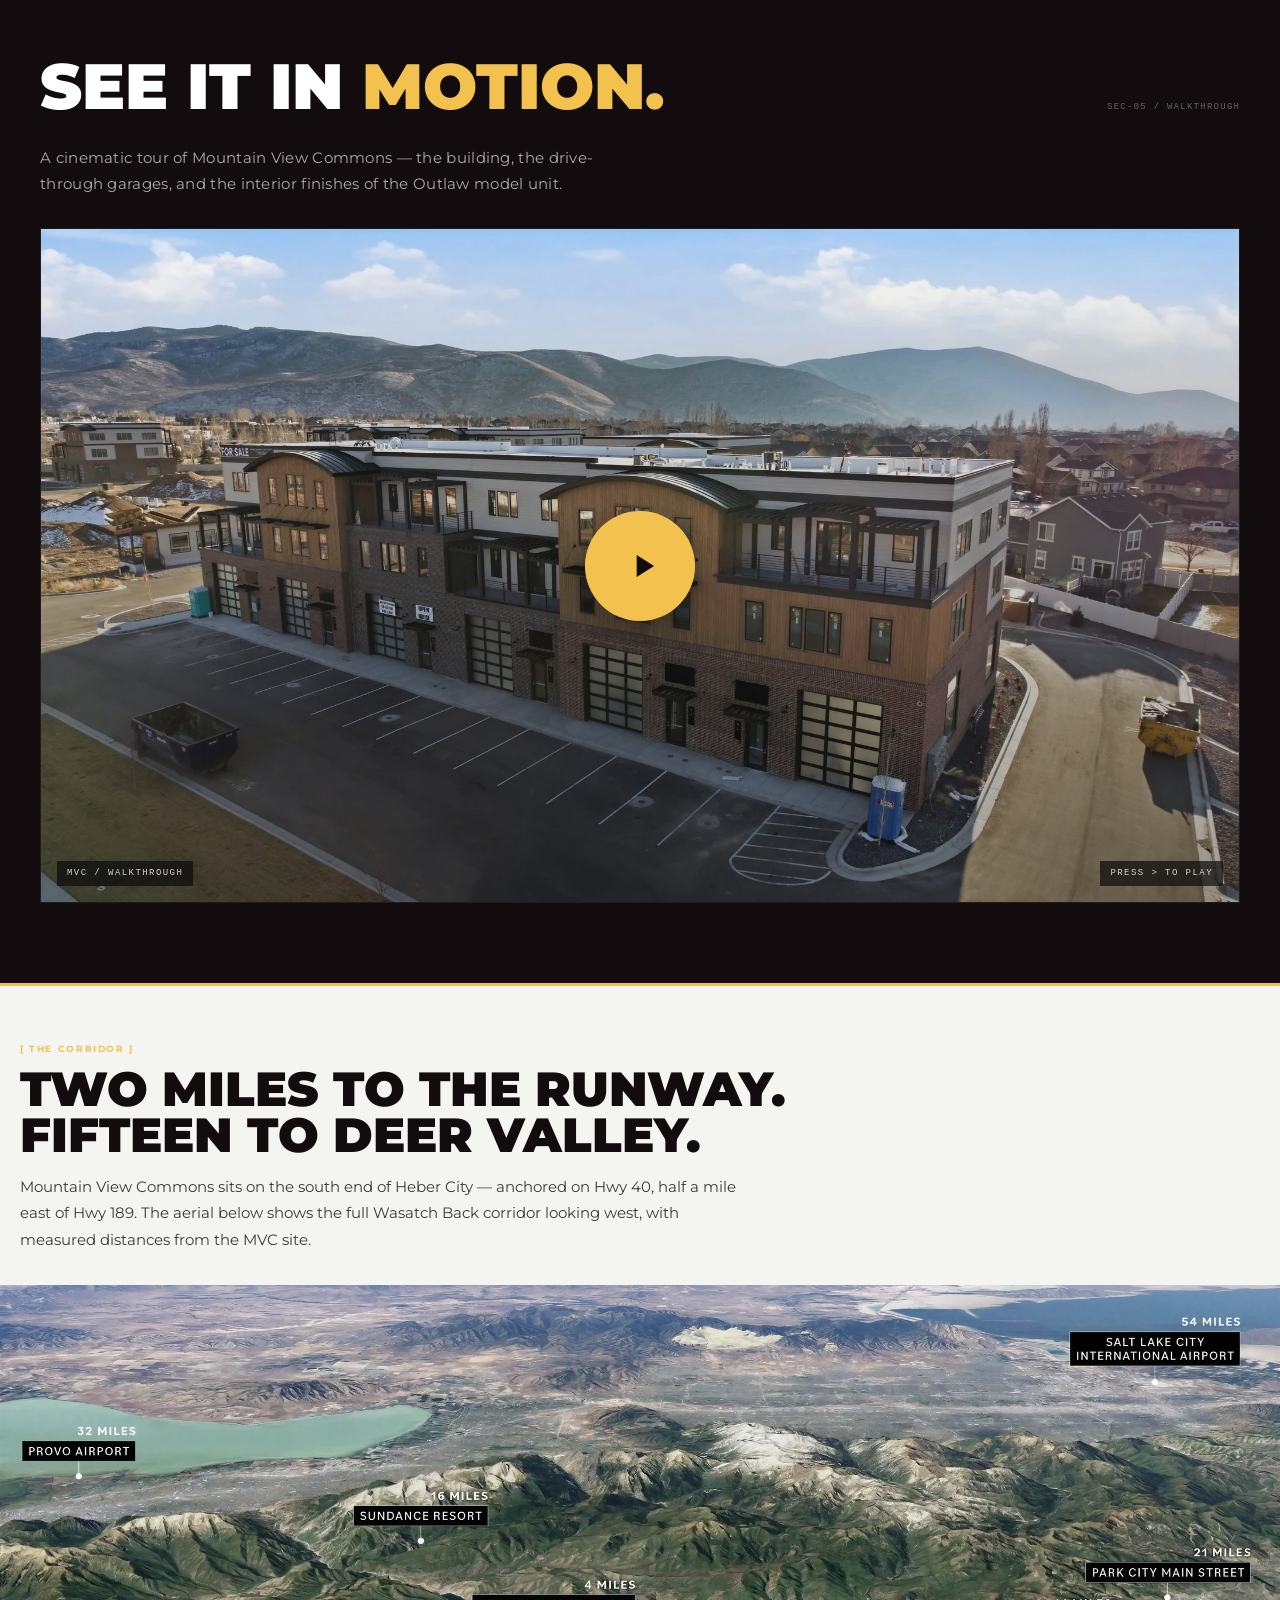
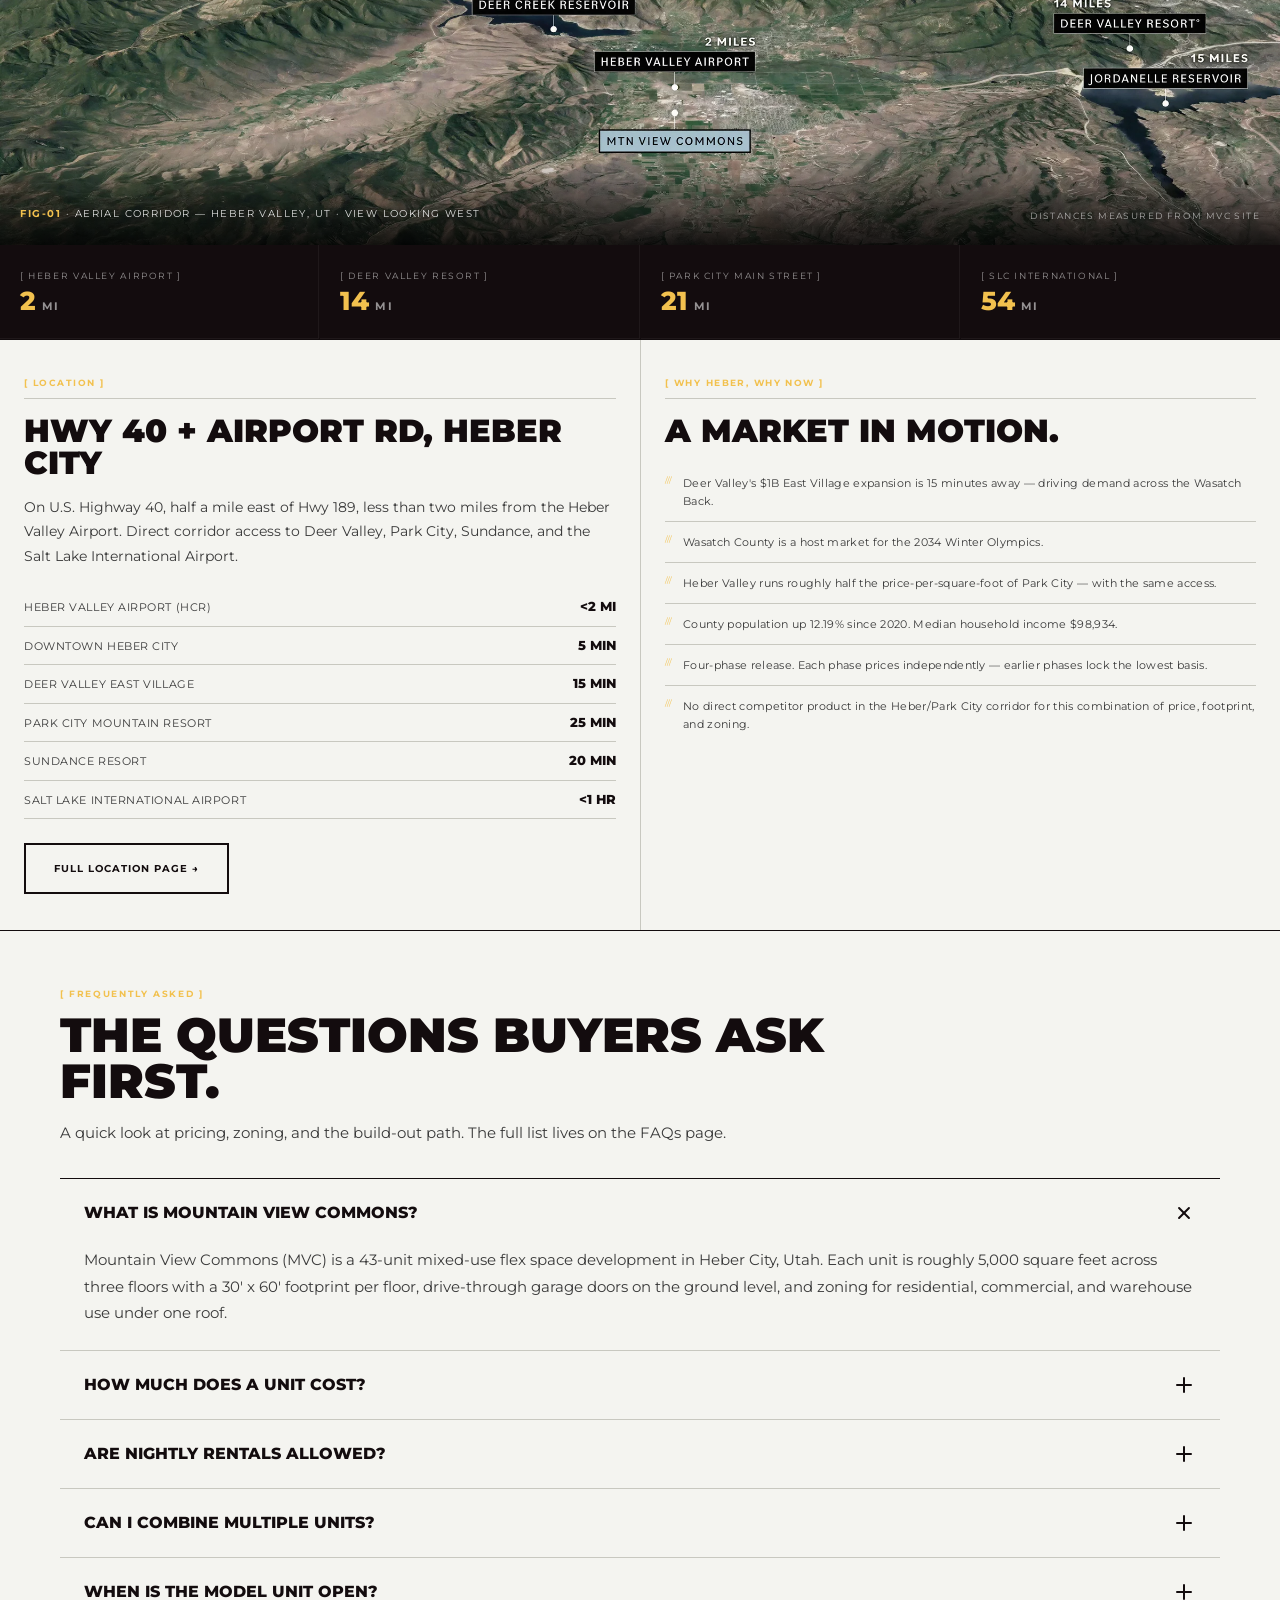
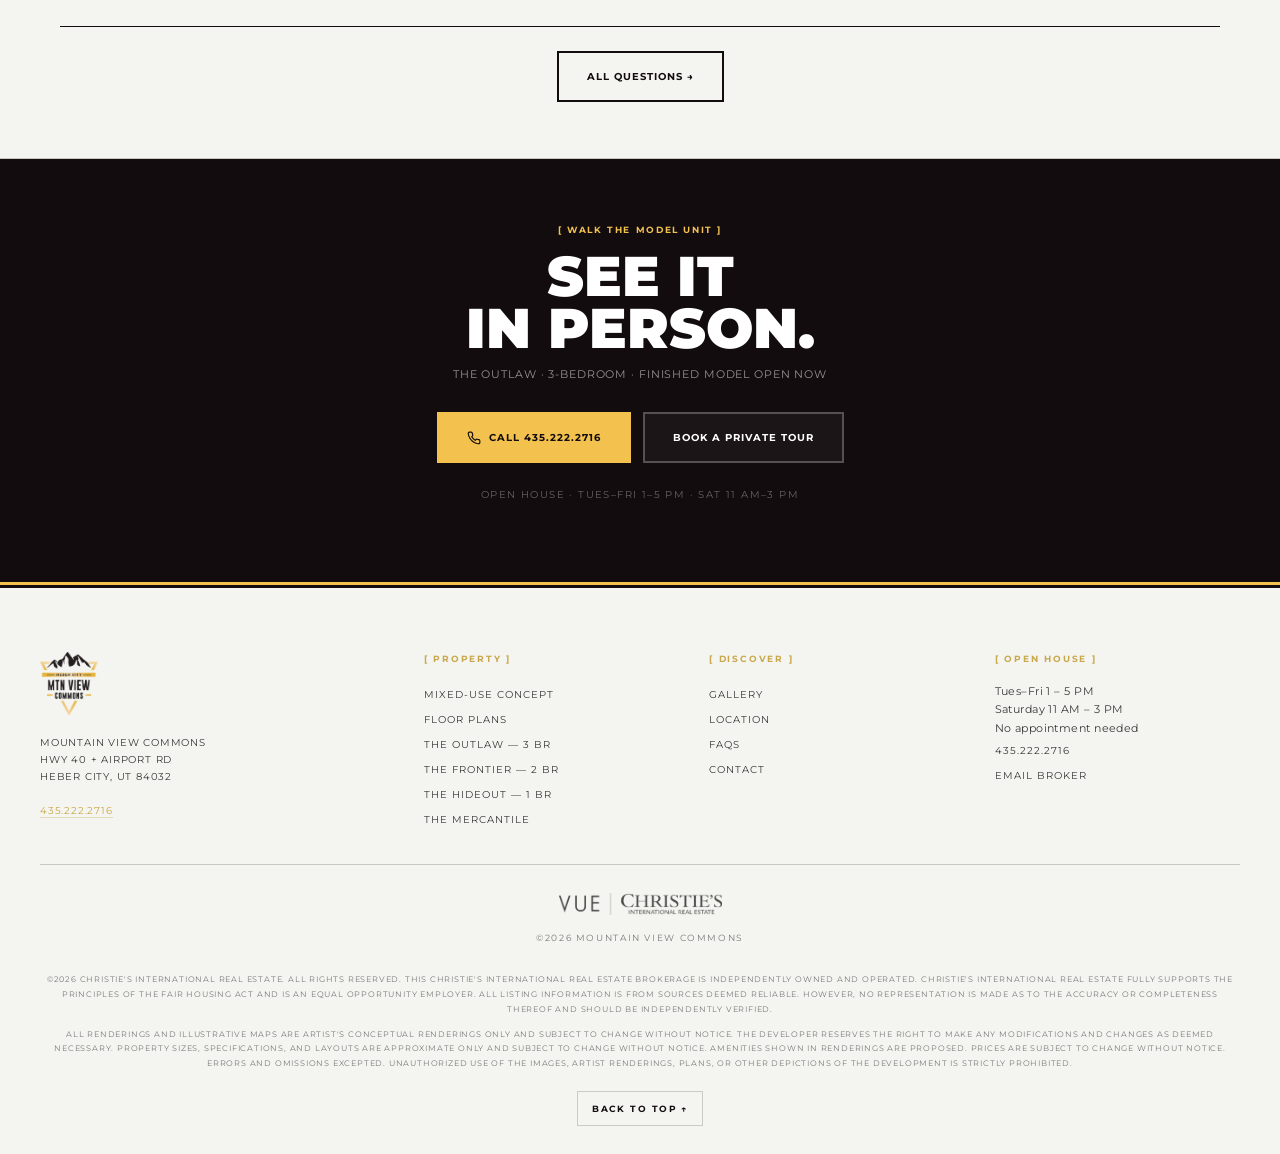
==== commit b45cbd42: "Update on-site sales phone number sitewide Replace 435.503.3293 with 435.222.2716 across all pages, " ====
--- a/index.html
+++ b/index.html
@@ -55,7 +55,7 @@
           "url": "https://www.mtnviewcommonsut.com/",
           "logo": "https://www.mtnviewcommonsut.com/assets/mvc-logo-white.png",
           "description": "Mixed-use flex space development in Heber City, Utah. 43 units across 7 buildings, zoned for residential, commercial, and warehouse use.",
-          "telephone": "+1-435-503-3293",
+          "telephone": "+1-435-222-2716",
           "email": "jonathan.crosswhite@vuere.com",
           "address": {
             "@type": "PostalAddress",
@@ -150,7 +150,7 @@
                 <li class="nav__item"><a class="nav__link" href="/faqs/">FAQs</a></li>
                 <li class="nav__item"><a class="nav__link" href="/contact/">Contact</a></li>
             </ul>
-            <a href="tel:+14355033293" class="nav__cta btn btn--gold">Schedule a Tour</a>
+            <a href="tel:+14352222716" class="nav__cta btn btn--gold">Schedule a Tour</a>
             <button class="nav__toggle" type="button" aria-label="Open menu" aria-expanded="false" aria-controls="mobile-menu">
                 <svg viewBox="0 0 24 24" fill="none" stroke="currentColor" stroke-width="2" stroke-linecap="round" stroke-linejoin="round" aria-hidden="true"><line x1="3" y1="6" x2="21" y2="6"/><line x1="3" y1="12" x2="21" y2="12"/><line x1="3" y1="18" x2="21" y2="18"/></svg>
             </button>
@@ -184,7 +184,7 @@
         <li><a class="mobile-menu__link" href="/contact/">Contact <span class="mobile-menu__hint">07</span></a></li>
     </ul>
     <div class="mobile-menu__foot">
-        <a href="tel:+14355033293" class="btn btn--gold">Call 435.503.3293</a>
+        <a href="tel:+14352222716" class="btn btn--gold">Call 435.222.2716</a>
         <a href="/contact/" class="btn btn--white">Schedule a Tour</a>
         <p class="mobile-menu__contact">Open House · Tues–Fri 1–5 PM · Sat 11 AM–3 PM</p>
     </div>
@@ -586,7 +586,7 @@
                 </button>
                 <div class="faq-a" id="faq-5">
                     <div class="faq-a__inner">
-                        <p>The Outlaw model is open Tuesday through Friday 1–5 PM and Saturday 11 AM–3 PM. No appointment is required during open hours. Private tours are available by calling <a href="tel:+14355033293" style="color:var(--gold-deep);border-bottom:1px solid var(--gold-deep)">435.503.3293</a>.</p>
+                        <p>The Outlaw model is open Tuesday through Friday 1–5 PM and Saturday 11 AM–3 PM. No appointment is required during open hours. Private tours are available by calling <a href="tel:+14352222716" style="color:var(--gold-deep);border-bottom:1px solid var(--gold-deep)">435.222.2716</a>.</p>
                     </div>
                 </div>
             </div>
@@ -605,9 +605,9 @@
     <h2 class="cta-banner__title reveal">See It<br>In Person.</h2>
     <p class="cta-banner__sub reveal">The Outlaw · 3-bedroom · finished model open now</p>
     <div class="btn-row reveal" style="justify-content:center">
-        <a href="tel:+14355033293" class="btn btn--gold">
+        <a href="tel:+14352222716" class="btn btn--gold">
             <svg class="btn__icon" viewBox="0 0 24 24" fill="none" stroke="currentColor" stroke-width="2" stroke-linecap="round" stroke-linejoin="round"><path d="M22 16.92v3a2 2 0 0 1-2.18 2 19.79 19.79 0 0 1-8.63-3.07 19.5 19.5 0 0 1-6-6 19.79 19.79 0 0 1-3.07-8.67A2 2 0 0 1 4.11 2h3a2 2 0 0 1 2 1.72 12.84 12.84 0 0 0 .7 2.81 2 2 0 0 1-.45 2.11L8.09 9.91a16 16 0 0 0 6 6l1.27-1.27a2 2 0 0 1 2.11-.45 12.84 12.84 0 0 0 2.81.7A2 2 0 0 1 22 16.92z"/></svg>
-            Call 435.503.3293
+            Call 435.222.2716
         </a>
         <a href="/contact/" class="btn btn--white">Book a Private Tour</a>
     </div>
@@ -627,7 +627,7 @@
                 Mountain View Commons<br>
                 Hwy 40 + Airport Rd<br>
                 Heber City, UT 84032<br><br>
-                <a href="tel:+14355033293" style="color:var(--gold)">435.503.3293</a>
+                <a href="tel:+14352222716" style="color:var(--gold)">435.222.2716</a>
             </p>
         </div>
         <div>
@@ -656,7 +656,7 @@
                 <li>Tues–Fri 1 – 5 PM</li>
                 <li>Saturday 11 AM – 3 PM</li>
                 <li>No appointment needed</li>
-                <li><a href="tel:+14355033293">435.503.3293</a></li>
+                <li><a href="tel:+14352222716">435.222.2716</a></li>
                 <li><a href="mailto:jonathan.crosswhite@vuere.com">Email broker</a></li>
             </ul>
         </div>
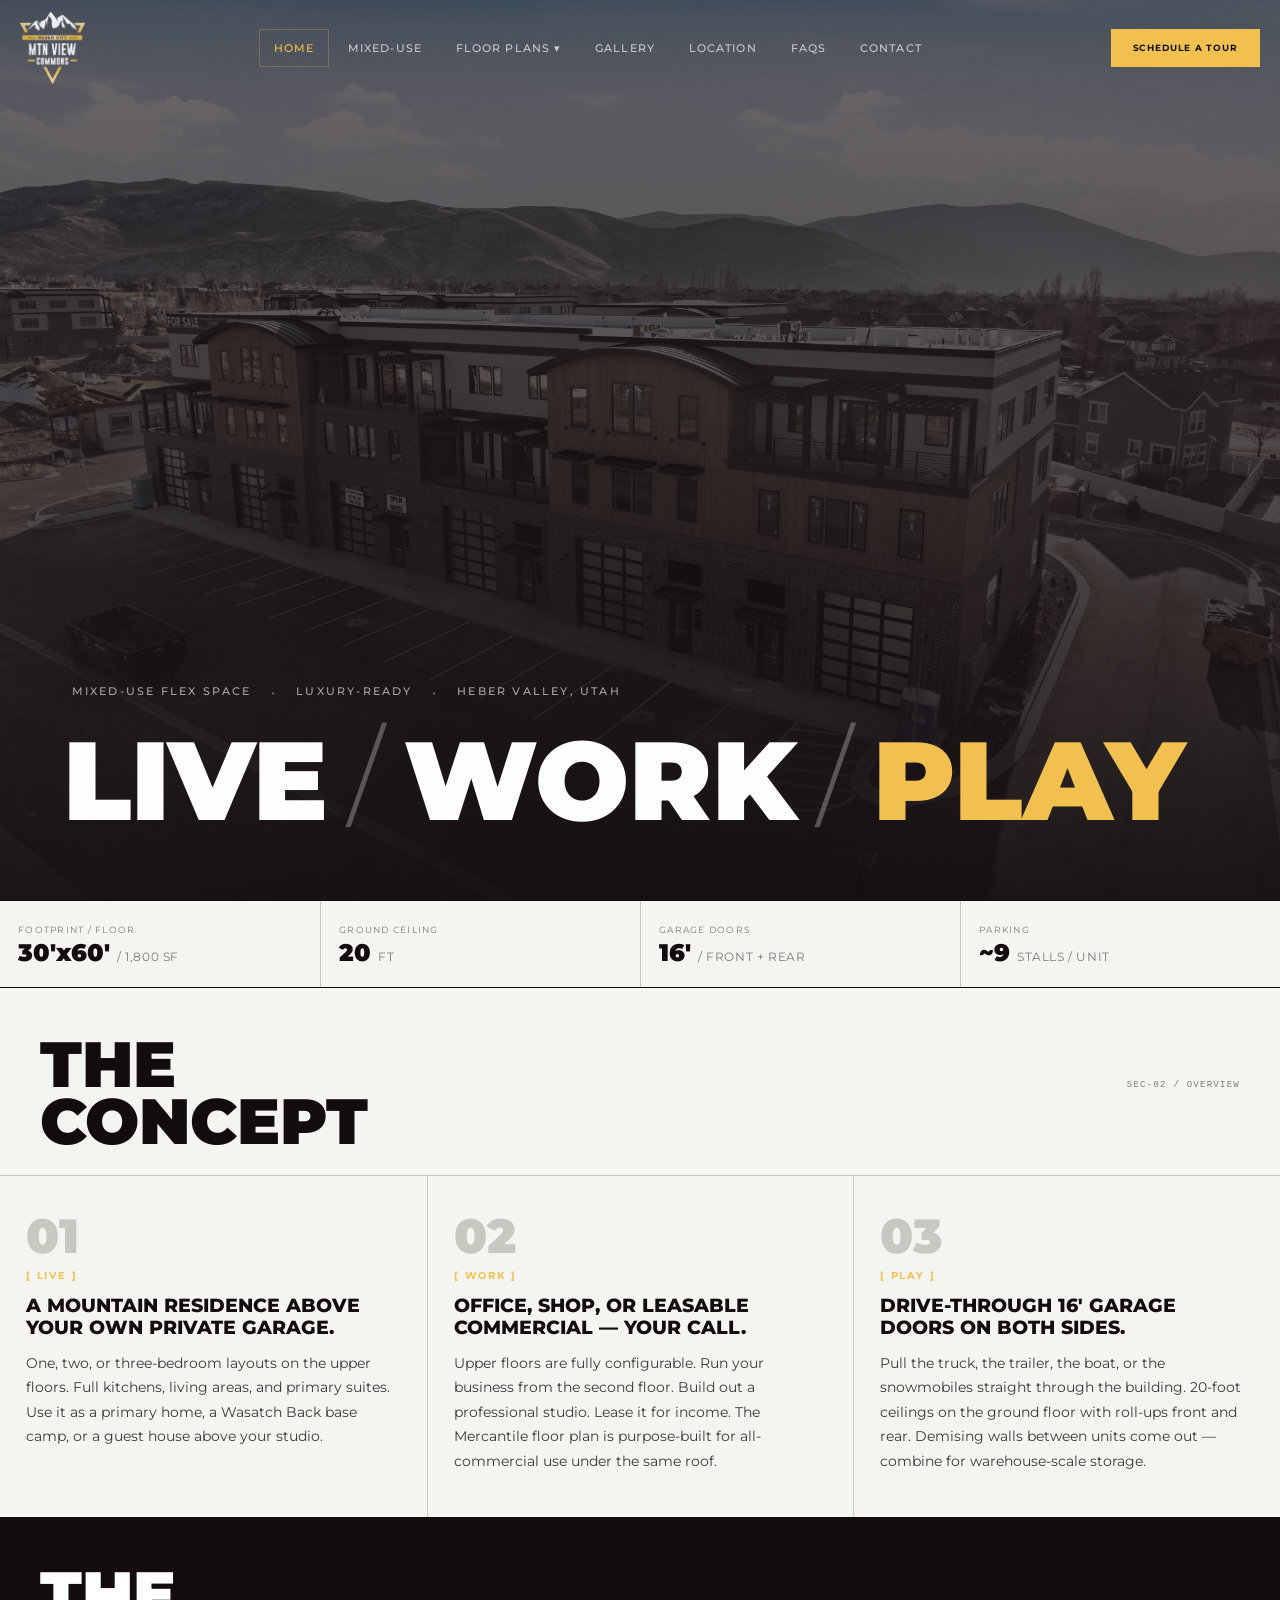
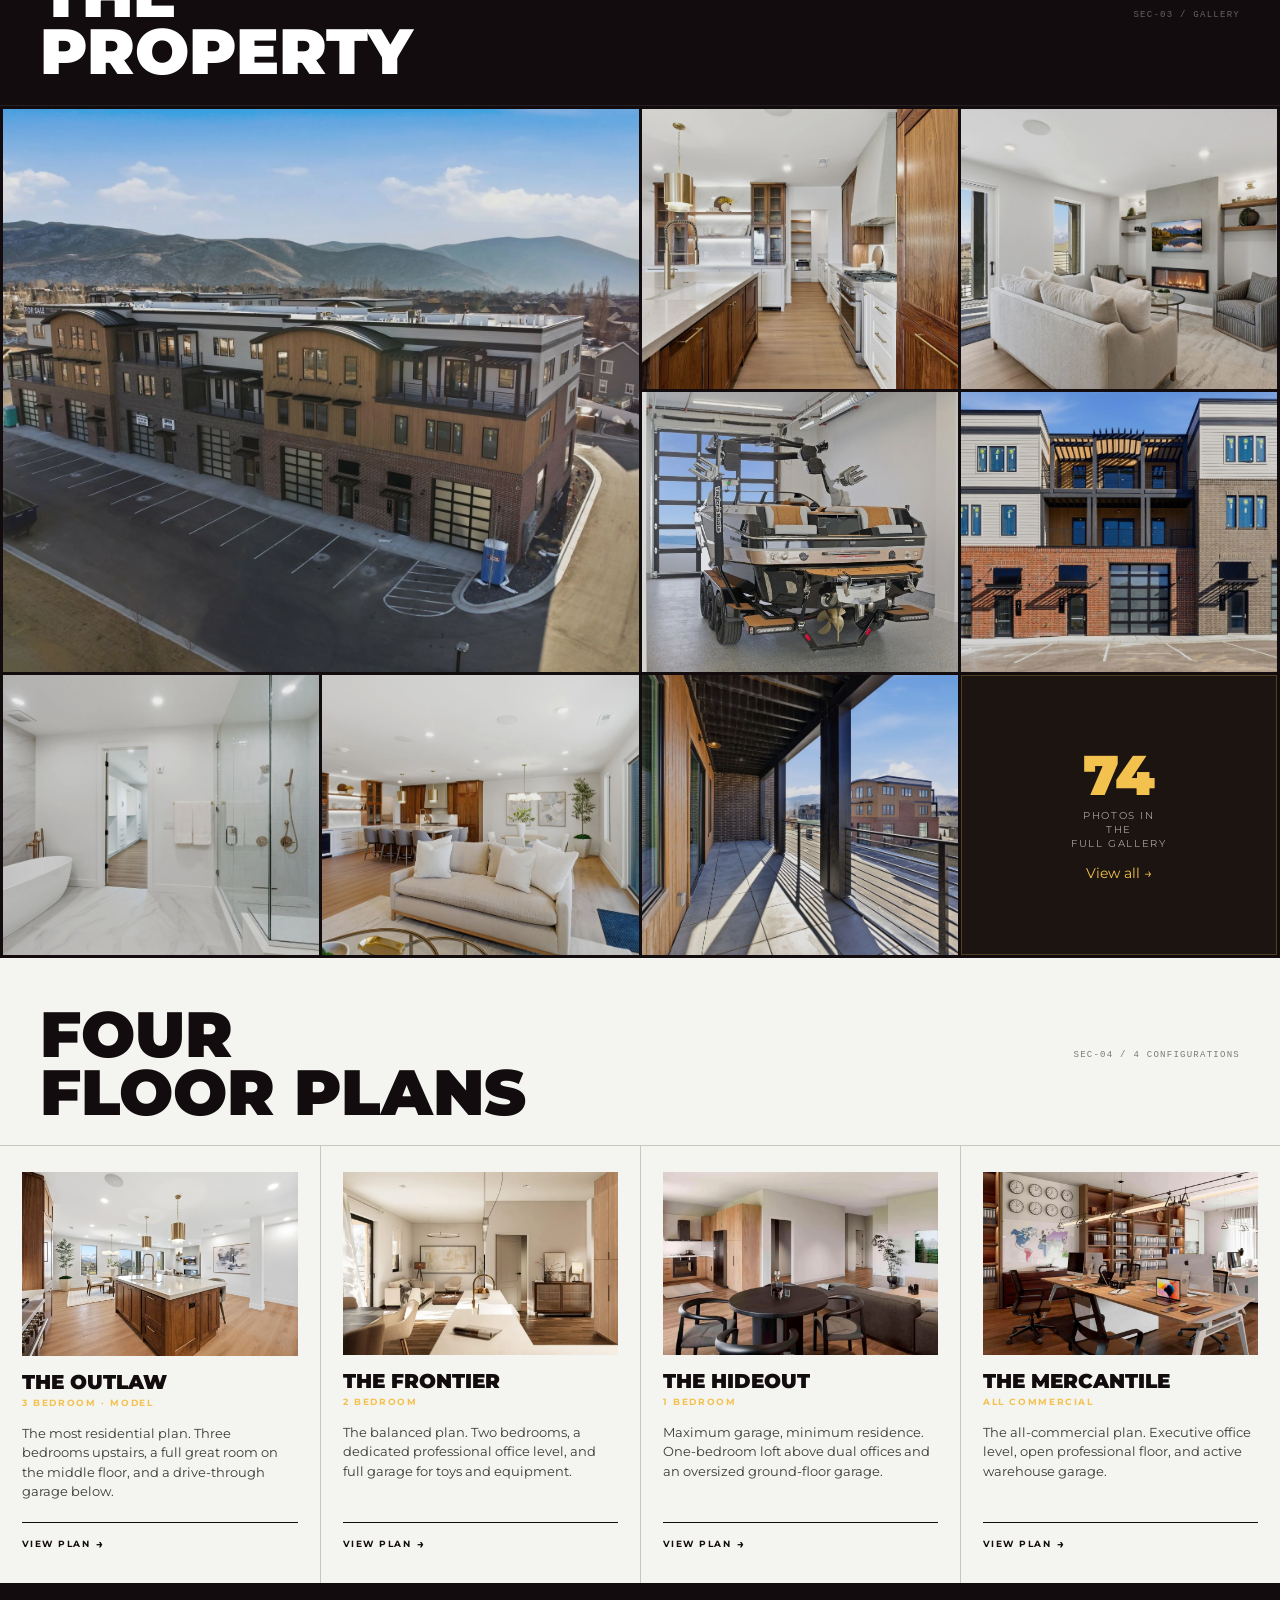
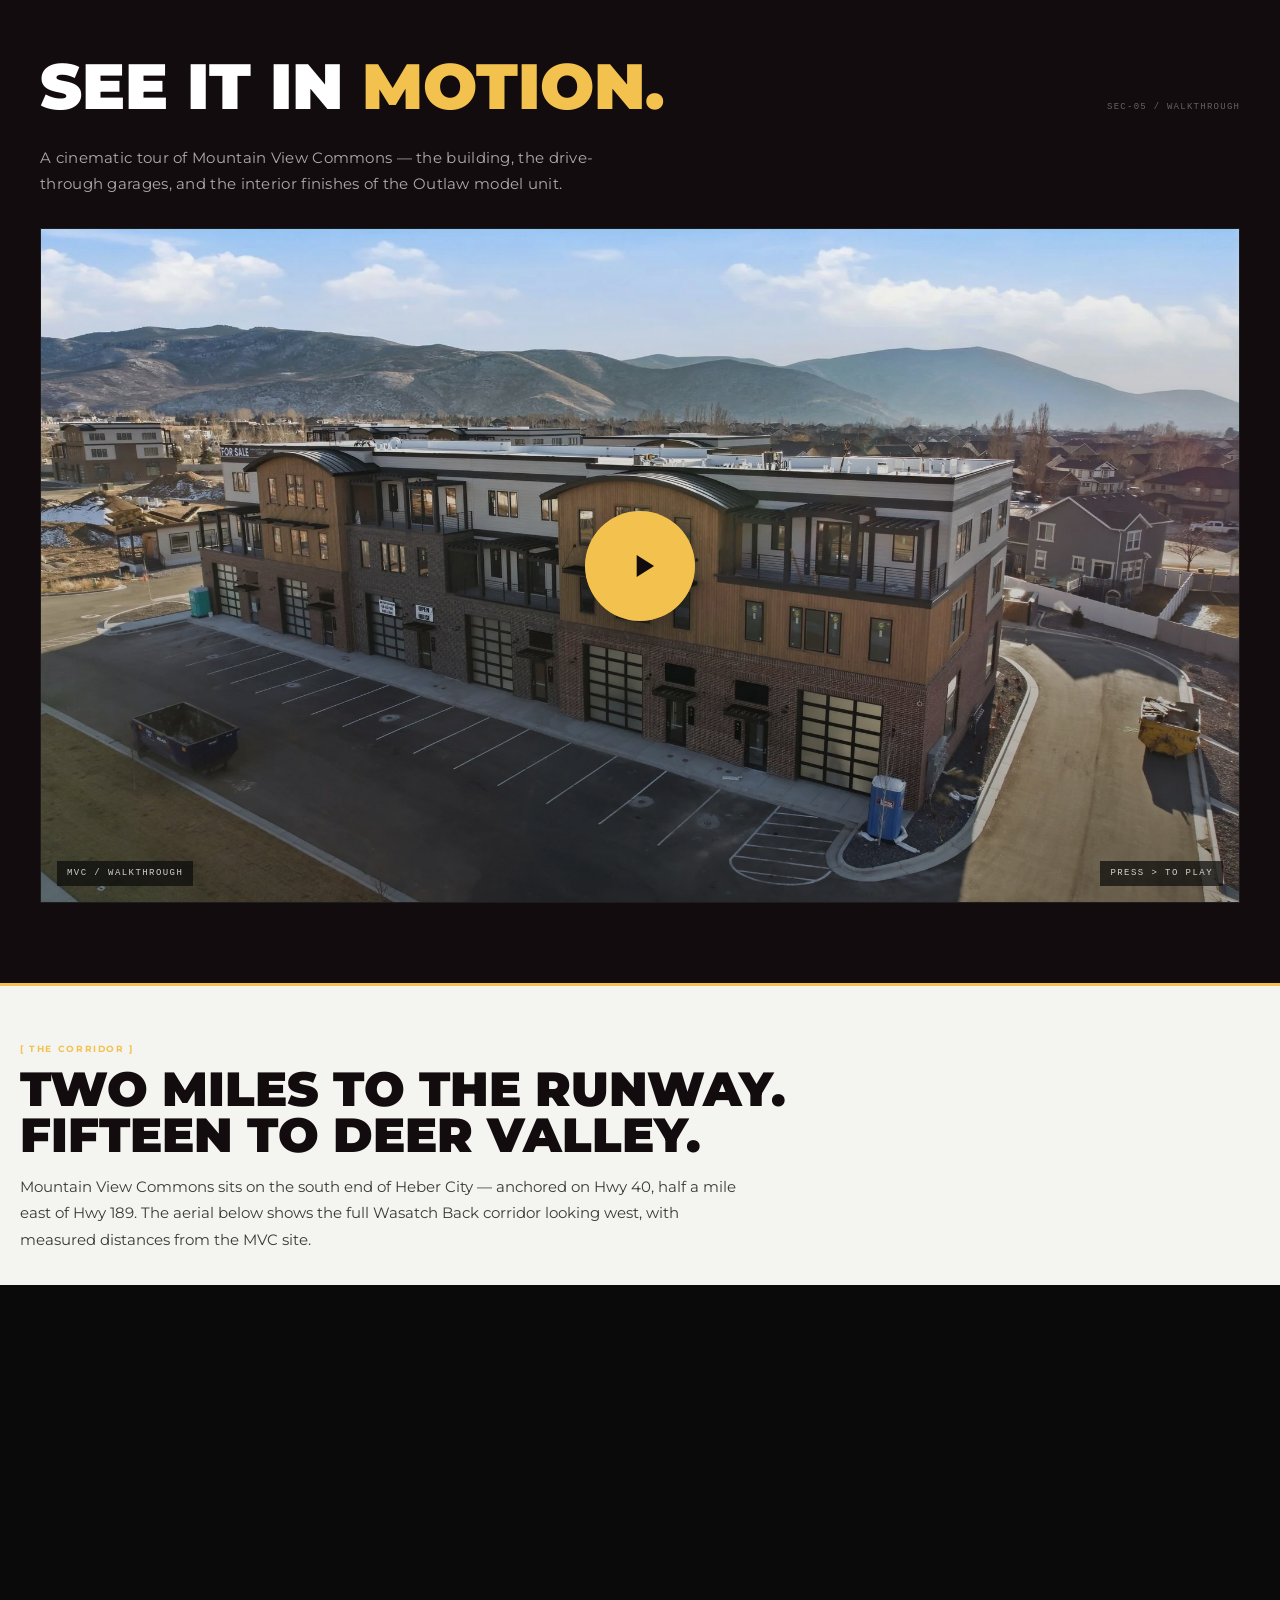
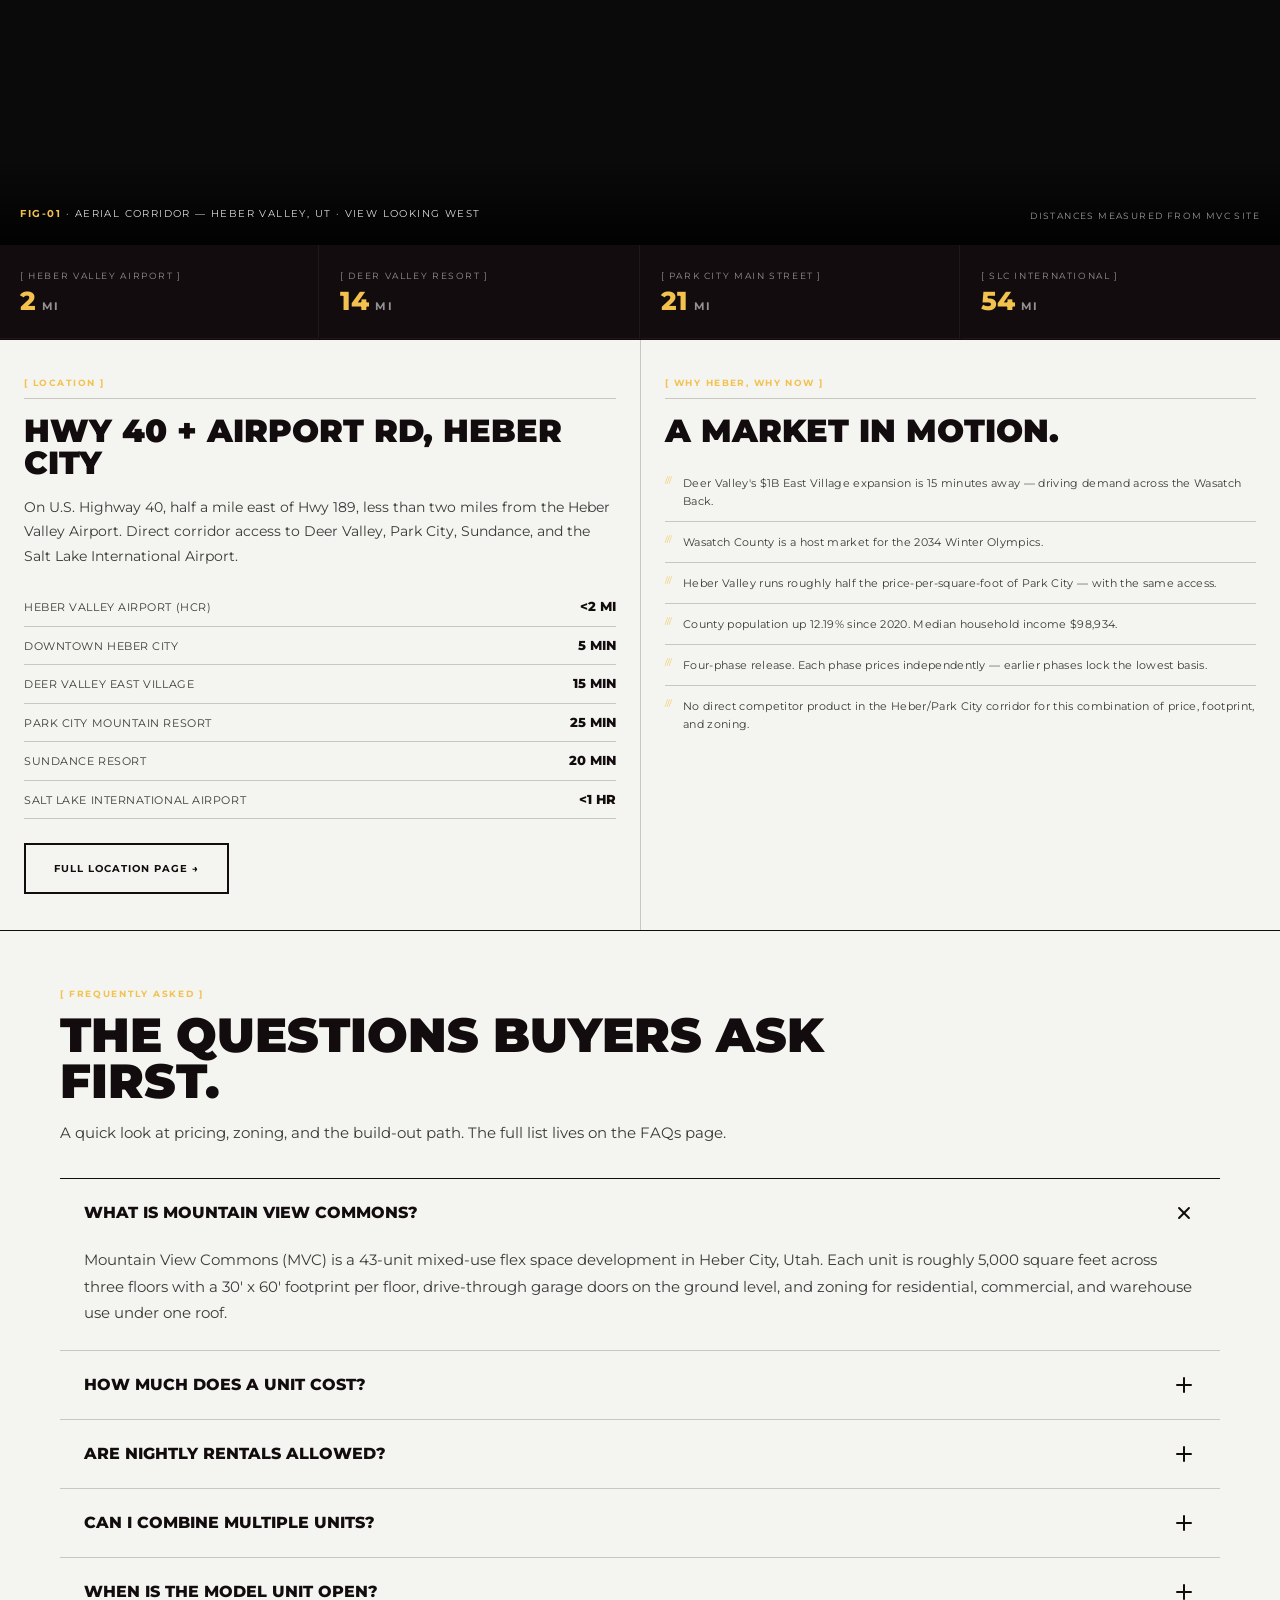
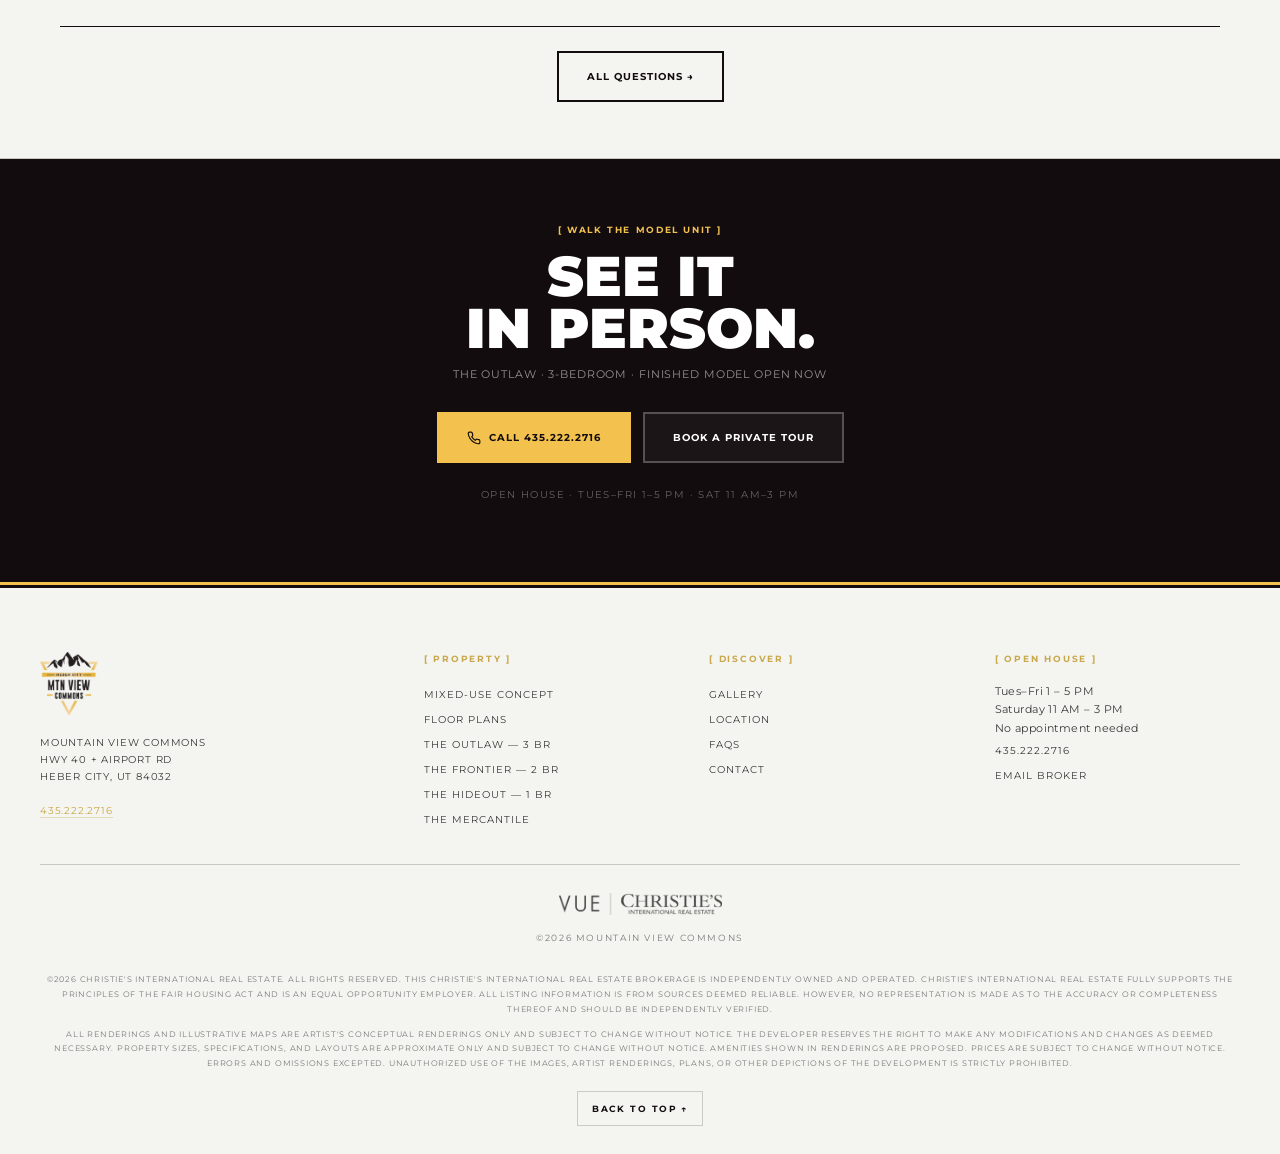
==== commit 80502995: "Install Google Tag Manager (GTM-5HZQ2M9S) sitewide Add the GTM script tag immediately after <head> (" ====
--- a/index.html
+++ b/index.html
@@ -1,6 +1,13 @@
 <!DOCTYPE html>
 <html lang="en">
 <head>
+    <!-- Google Tag Manager -->
+    <script>(function(w,d,s,l,i){w[l]=w[l]||[];w[l].push({'gtm.start':
+    new Date().getTime(),event:'gtm.js'});var f=d.getElementsByTagName(s)[0],
+    j=d.createElement(s),dl=l!='dataLayer'?'&l='+l:'';j.async=true;j.src=
+    'https://www.googletagmanager.com/gtm.js?id='+i+dl;f.parentNode.insertBefore(j,f);
+    })(window,document,'script','dataLayer','GTM-5HZQ2M9S');</script>
+    <!-- End Google Tag Manager -->
     <meta charset="UTF-8">
     <meta name="viewport" content="width=device-width, initial-scale=1.0">
     <meta name="theme-color" content="#130C0E">
@@ -121,6 +128,10 @@
     </script>
 </head>
 <body>
+<!-- Google Tag Manager (noscript) -->
+<noscript><iframe src="https://www.googletagmanager.com/ns.html?id=GTM-5HZQ2M9S"
+height="0" width="0" style="display:none;visibility:hidden"></iframe></noscript>
+<!-- End Google Tag Manager (noscript) -->
 
 <a class="skip-link" href="#main">Skip to content</a>
 
